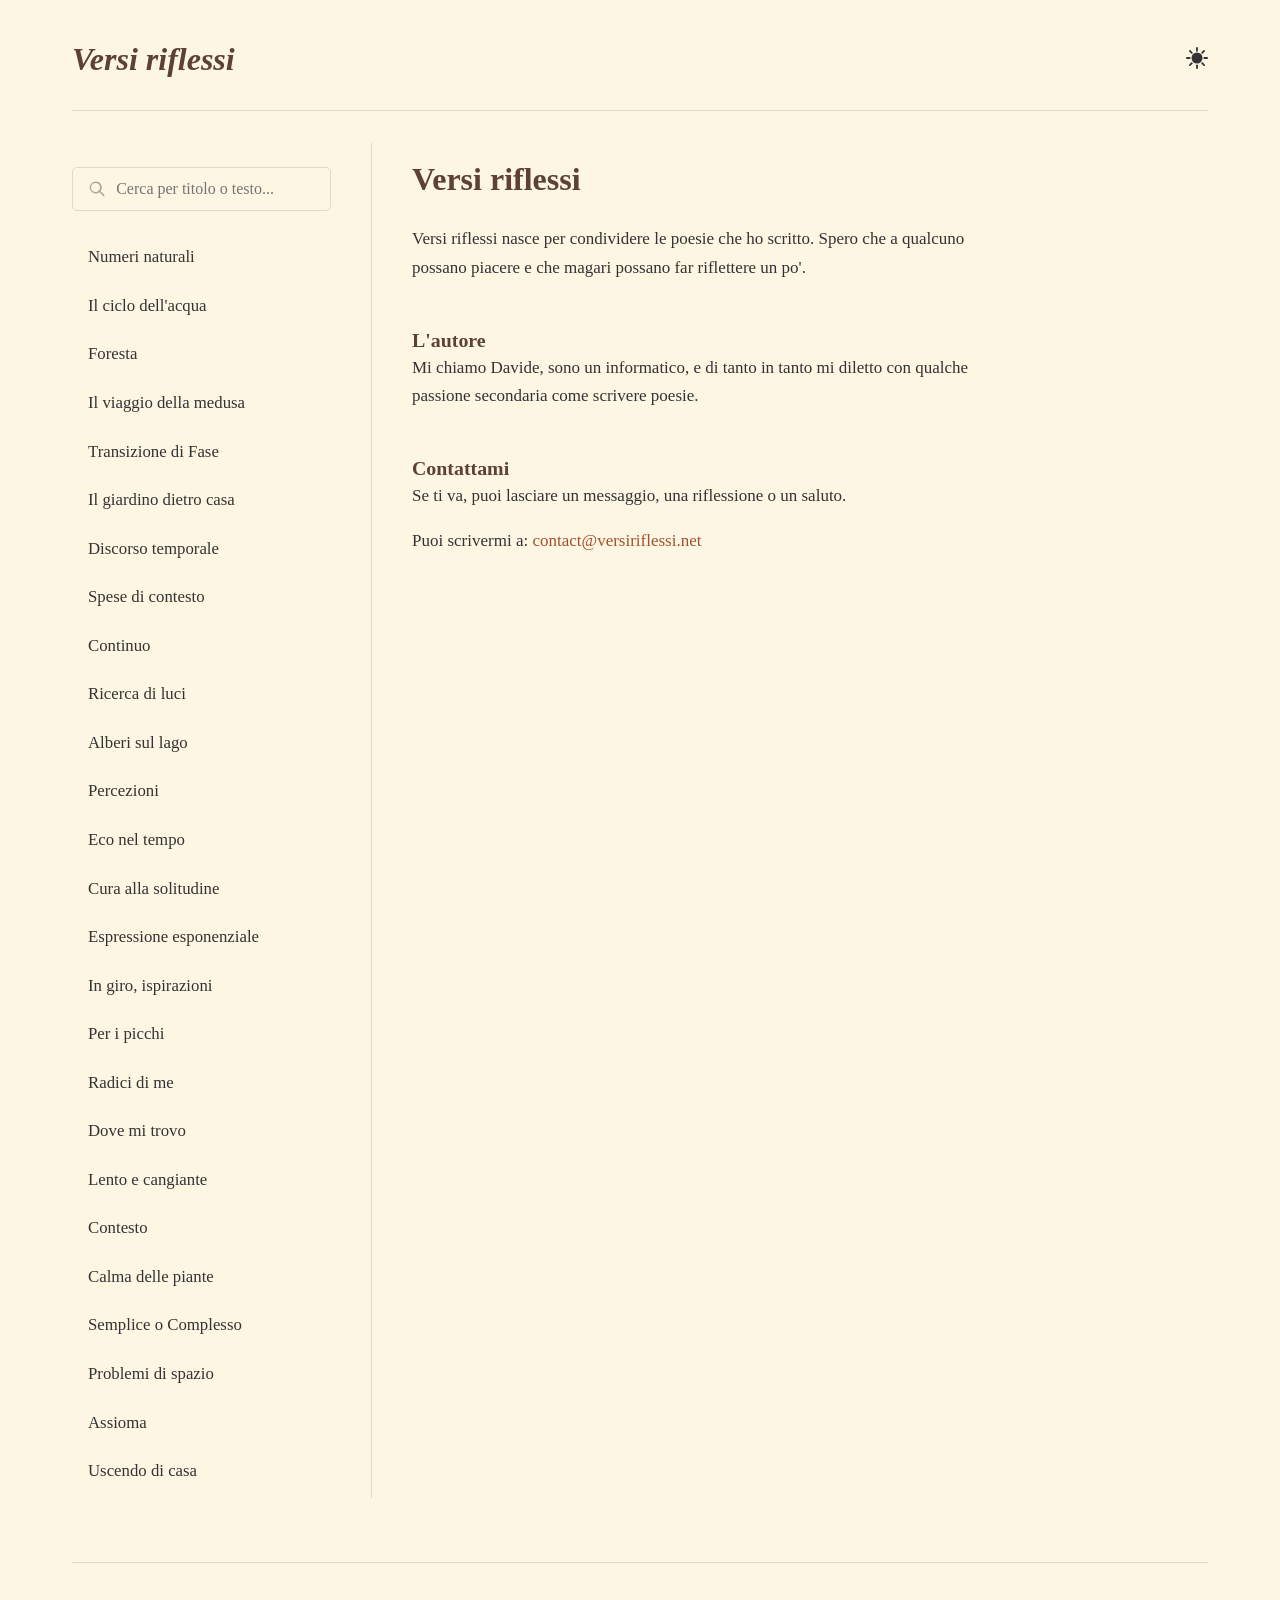
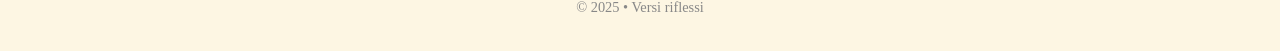
==== full.html @ cba1d842 "add Uscendo di casa" ====
<!DOCTYPE html>
<html lang="it">
<head>
    <meta charset="UTF-8">
    <meta name="viewport" content="width=device-width, initial-scale=1.0">
    <title>Versi riflessi</title>
    <meta name="description" content="poesie scritte per qualcuno in cerca di qualcosa da qualche parte">
    
    <link rel="icon" type="image/x-icon" href="[data-uri]">

    <link rel="manifest" href="manifest.json">
    <meta name="theme-color" content="#a0522d">
    <meta name="apple-mobile-web-app-capable" content="yes">
    <meta name="apple-mobile-web-app-status-bar-style" content="default">
    <link rel="apple-touch-icon" href="icon-192.png">

    <style>
        /* ======================================== */
        /* THEME & BASE STYLES                      */
        /* ======================================== */
        /* @font-face {
            font-family: 'Neuton';
            src: url('Neuton/Neuton-Regular-subset.woff2') format('woff2'),
                url('Neuton/Neuton-Regular-subset.zopfli.woff') format('woff');
            font-weight: normal;
            font-style: normal;
            font-display: swap;
        } */
        :root {
            --bg-color: #fdf6e3;
            --text-color: #333333;
            --heading-color: #5d4037;
            --accent-color: #a0522d;
            --border-color: #e0d9c6;
            --panel-bg: rgba(255, 255, 255, 0.5);
        }

        html.dark-mode {
            --bg-color: #1e1e1e;
            --text-color: #dcdcdc;
            --heading-color: #e0e0e0;
            --accent-color: #d4af37;
            --border-color: #444444;
            --panel-bg: rgba(40, 40, 40, 0.5);
        }

        * {
            box-sizing: border-box;
            margin: 0;
            padding: 0;
        }

        body {
            font-family: 'Charter', 'Georgia', serif;
            background-color: var(--bg-color);
            color: var(--text-color);
            line-height: 1.7;
            font-size: 17px;
            transition: background-color 0.3s, color 0.3s;
        }

        .container {
            max-width: 1200px;
            margin: 0 auto;
            padding: 2rem;
        }

        h1, h2, h3 {
            font-family: 'Charter', 'Times New Roman', serif;
            color: var(--heading-color);
            line-height: 1.3;
        }
        
        a {
            color: var(--accent-color);
            text-decoration: none;
            transition: color 0.2s;
        }
        a:hover {
            text-decoration: underline;
        }

        /* ======================================== */
        /* HEADER & NAVIGATION                      */
        /* ======================================== */
        .site-header {
            display: flex;
            justify-content: space-between;
            align-items: center;
            padding-bottom: 1.5rem;
            border-bottom: 1px solid var(--border-color);
            margin-bottom: 2rem;
        }

        .logo {
            font-family: 'Charter', serif;
            font-size: 2rem;
            font-weight: 700;
            font-style: italic;
            color: var(--heading-color);
        }
        .logo:hover {
            text-decoration: none;
        }
        
        .header-right {
            display: flex;
            align-items: center;
            gap: 2rem;
        }
        
        .theme-switcher {
            background: none; border: none; cursor: pointer; color: var(--text-color);
        }
        .theme-switcher svg { width: 22px; height: 22px; }
        .theme-switcher .moon-icon { display: none; }
        html.dark-mode .theme-switcher .moon-icon { display: block; }
        html.dark-mode .theme-switcher .sun-icon { display: none; }


        /* ======================================== */
        /* BOOK-STYLE LAYOUT                        */
        /* ======================================== */
        .book-layout {
            display: grid;
            grid-template-columns: 300px 1fr;
            gap: 2.5rem;
            align-items: flex-start;
        }
        
        .left-panel {
            position: sticky;
            top: 2rem;
            border-right: 1px solid var(--border-color);
            padding-right: 2.5rem;
            /* height: calc(100vh - 4rem);
            overflow-y: auto; */
        }
        
        /* Mobile toggle button */
        .mobile-toggle {
            display: none;
            width: 100%;
            padding: 1rem;
            background-color: var(--accent-color);
            color: white;
            border: none;
            border-radius: 5px;
            font-size: 1.1rem;
            font-weight: 600;
            margin-bottom: 1.5rem;
            cursor: pointer;
            transition: background-color 0.3s;
        }
        
        .mobile-toggle:hover {
            background-color: var(--heading-color);
        }
        
        html.dark-mode .mobile-toggle {
            color: #1e1e1e;
        }
        
        .mobile-toggle svg {
            width: 18px;
            height: 18px;
            margin-left: 0.5rem;
            transition: transform 0.3s;
        }
        
        .mobile-toggle.expanded svg {
            transform: rotate(180deg);
        }
        
        .search-container {
            position: relative;
        }

        .search-icon {
            position: absolute;
            left: 1rem;
            top: 50%;
            transform: translateY(-50%);
            width: 18px;
            height: 18px;
            fill: var(--text-color);
            opacity: 0.4;
        }
        .search-box {
            width: 100%;
            padding: 0.75rem 1rem 0.75rem 2.7rem;
            font-size: 1rem;
            font-family: 'Charter', serif;
            border: 1px solid var(--border-color);
            border-radius: 5px;
            background-color: var(--bg-color);
            color: var(--text-color);
            margin-bottom: 1.5rem;
            margin-top: 1.5rem;
        }
        .search-box:focus {
            outline: none;
            border-color: var(--accent-color);
        }

        #poems-toc {
            list-style: none;
        }

        #poems-toc li a {
            display: block;
            padding: 0.5rem 1rem;
            border-radius: 5px;
            margin-bottom: 0.25rem;
            font-size: 1.05rem;
            color: var(--text-color);
        }

        #poems-toc li a:hover {
            background-color: var(--panel-bg);
            text-decoration: none;
        }
        
        #poems-toc li a.active {
            background-color: var(--accent-color);
            color: white;
            font-weight: 600;
        }
        html.dark-mode #poems-toc li a.active {
            color: #1e1e1e;
        }

        .content-viewer {
            padding: 1rem 0;
        }
        
        .content-viewer > section {
            display: none;
        }
        
        .content-viewer > section.active {
            display: block;
        }

        .poem-display h2 {
            font-size: 2.5rem;
            margin-bottom: 0.5rem;
        }
        
        .poem-meta {
            font-style: italic;
            color: #888;
            margin-bottom: 2rem;
            padding-bottom: 1.5rem;
            border-bottom: 1px solid var(--border-color);
        }
        
        .poem-text {
            font-size: 1.2rem;
            line-height: 1.5;
            max-width: 65ch;
        }
        
        .poem-commentary {
            margin-top: 3rem;
            padding-top: 2rem;
            border-top: 1px solid var(--border-color);
            max-width: 65ch;
            font-style: italic;
            background-color: var(--panel-bg);
            padding: 1.5rem;
            border-radius: 5px;
        }
        .poem-commentary h3 {
            font-style: normal;
            margin-bottom: 1rem;
        }
        /* ======================================== */
        /* POEM NOTES (SECRET)                      */
        /* ======================================== */
        .poem-notes {
            display: none; /* Nascosto di default */
            margin-top: 3rem;
            padding: 1.5rem;
            background-color: var(--panel-bg);
            border-left: 4px solid var(--accent-color);
            border-radius: 0 5px 5px 0;
            font-style: italic;
            font-size: 1rem;
            color: var(--text-color);
            animation: revealNote 0.6s cubic-bezier(0.22, 1, 0.36, 1);
        }

        .poem-notes.revealed {
            display: block;
        }

        /* Animazione di comparsa */
        @keyframes revealNote {
            from { opacity: 0; transform: translateY(20px); }
            to { opacity: 1; transform: translateY(0); }
        }

        /* Impedisce la selezione del testo mentre si clicca velocemente sul titolo */
        .poem-display h2 {
            user-select: none;
            -webkit-user-select: none;
            cursor: pointer; /* Suggerisce che è interagibile, opzionale */
        }
        /* About Pages */
        .page-content {
            max-width: 70ch;
        }
        .page-content h2 {
            font-size: 2rem;
            margin-bottom: 1.5rem;
        }
        .page-content p {
            margin-bottom: 1rem;
        }
        
        .site-footer {
            text-align: center;
            margin-top: 4rem;
            padding-top: 2rem;
            font-size: 0.9rem;
            color: #888;
            border-top: 1px solid var(--border-color);
        }
        
        @media (max-width: 900px) {
            .book-layout {
                grid-template-columns: 1fr;
            }
            .left-panel {
                position: static;
                height: auto;
                border-right: none;
                border-bottom: 1px solid var(--border-color);
                padding-right: 0;
                margin-bottom: 2rem;
                padding-bottom: 2rem;
            }
            
            .mobile-toggle {
                display: flex;
                align-items: center;
                justify-content: center;
            }
            
            .panel-content {
                display: none;
            }
            
            .panel-content.expanded {
                display: block;
            }
        }
        /* ======================================== */
        /* EASTER EGG STYLES                        */
        /* ======================================== */

        .falling-element {
            transition: transform 1s cubic-bezier(0.5, 1.6, 0.4, 0.7);
            transform: translateY(var(--fall-distance)) rotate(var(--fall-rotate));
            
            pointer-events: none;
            position: relative; 
            z-index: 10; 
            
            opacity: 1 !important; 
        }

        #secret-poem-overlay {
            position: fixed;
            top: 0;
            left: 0;
            width: 100%;
            height: 100%;
            
            background-color: rgba(0, 0, 0, 0.7); 
            backdrop-filter: blur(2px);
            
            display: flex;
            justify-content: center;
            align-items: center;
            opacity: 0;
            visibility: hidden;
            transition: opacity 1s ease-in;
            z-index: 9999;
        }

        #secret-poem-overlay.visible {
            opacity: 1;
            visibility: visible;
        }

        .secret-content {
            text-align: center;
            max-width: 600px;
            padding: 3rem;
            
            background-color: var(--bg-color); 
            color: var(--text-color);
            
            border: 2px solid var(--accent-color);
            border-radius: 8px;
            box-shadow: 0 20px 50px rgba(0,0,0,0.5);
            position: relative;
        }

        .secret-content h2 {
            margin-bottom: 1.5rem;
            color: var(--accent-color);
            font-family: 'EB Garamond', serif;
        }

        .secret-content button {
            margin-top: 1.5rem;
            padding: 0.8rem 1.5rem;
            cursor: pointer;
            background: var(--accent-color);
            color: #fff;
            border: none;
            border-radius: 4px;
            font-family: 'EB Garamond', serif;
            font-size: 1.1rem;
            transition: background 0.3s;
        }

        .secret-content button:hover {
            background-color: var(--heading-color);
        }
    </style>
</head>
<body>

    <div class="container">
        <header class="site-header">
            <a href="#" class="logo" id="logo-link">Versi riflessi</a>
            <div class="header-right">
                <button id="theme-toggle" class="theme-switcher" aria-label="Toggle dark mode">
                    <svg class="sun-icon" xmlns="http://www.w3.org/2000/svg" 
                        viewBox="0 0 24 24" 
                        width="24" height="24" 
                        stroke="currentColor" fill="none" 
                        stroke-width="2" stroke-linecap="round">
                    
                        <circle cx="12" cy="12" r="5" fill="currentColor"/>

                        <line x1="12" y1="1"  x2="12" y2="4"/>
                        <line x1="12" y1="20" x2="12" y2="23"/>
                        <line x1="1"  y1="12" x2="4"  y2="12"/>
                        <line x1="20" y1="12" x2="23" y2="12"/>
                        
                        <line x1="4.22" y1="4.22" x2="6.34" y2="6.34"/>
                        <line x1="17.66" y1="17.66" x2="19.78" y2="19.78"/>
                        
                        <line x1="17.66" y1="6.34" x2="19.78" y2="4.22"/>
                        <line x1="4.22" y1="19.78" x2="6.34" y2="17.66"/>
                    </svg>
                    <svg class="moon-icon" xmlns="http://www.w3.org/2000/svg" width="24" height="24" viewBox="0 0 24 24" fill="none" stroke="currentColor" stroke-width="2" stroke-linecap="round" stroke-linejoin="round"><path d="M12 3a6 6 0 0 0 9 9 9 9 0 1 1-9-9Z"></path></svg>
                </button>
            </div>
        </header>

        <main>
            <div class="book-layout">
                <aside class="left-panel">
                    <button class="mobile-toggle" id="mobile-toggle" aria-label="Mostra/nascondi elenco poesie">
                        Elenco poesie
                        <svg xmlns="http://www.w3.org/2000/svg" viewBox="0 0 24 24" fill="currentColor">
                            <path d="M12 16l-6-6h12l-6 6z"/>
                        </svg>
                    </button>
                    <div class="panel-content" id="panel-content">
                        <div class="search-container">
                            <svg class="search-icon" xmlns="http://www.w3.org/2000/svg" viewBox="0 0 24 24" fill="currentColor" aria-hidden="true"><path d="M10 2a8 8 0 105.293 14.293l4.907 4.907a1 1 0 001.414-1.414l-4.907-4.907A8 8 0 0010 2zm0 2a6 6 0 110 12A6 6 0 0110 4z"></path></svg>
                            <input type="search" id="search-input" class="search-box" placeholder="Cerca per titolo o testo...">
                        </div>
                        <ul id="poems-toc">
                        </ul>
                    </div>
                </aside>

                <div class="content-viewer">
                    
                    <section id="poems-view" class="active">
                        <div id="poem-display-area">
                            <div class="page-content">
                                <h2>Versi riflessi</h2>
                                <p>Versi riflessi nasce per condividere le poesie che ho scritto. Spero che a qualcuno possano piacere e che magari possano far riflettere un po'.</p>
                                <br>
                                <h3>L'autore</h3>
                                <p>Mi chiamo Davide, sono un informatico, e di tanto in tanto mi diletto con qualche passione secondaria come scrivere poesie.</p>
                                <br>
                                <h3>Contattami</h3>
                                <p>Se ti va, puoi lasciare un messaggio, una riflessione o un saluto.</p>
                                <p>Puoi scrivermi a: <a href="mailto:contact@versiriflessi.net">contact@versiriflessi.net</a></p>
                            </div>
                        </div>
                    </section>
                </div>
            </div>
        </main>
        
        <footer class="site-footer">
            <p>&copy; 2025 • Versi riflessi</p>
        </footer>
    </div>
    <div id="secret-poem-overlay">
        <div class="secret-content">
            <h2>Grazie</h2>
            <div class="poem-text" style="font-style: italic; margin-bottom: 2rem;">
                <div>Hei tu, lettore</div>
                <div>che leggi versi</div>
                <div>scritti in ore e ore</div>
                <div>il riflesso è rotto</div>
                <div>grazie!</div>
            </div>
            <button id="reset-site-btn">Rifletti ancora</button>
        </div>
    </div>
    <div id="secret-poem-overlay">
        <div class="secret-content">
        </div>
    </div>
    <script>
        // ========================================
        // POEM DATA
        // ========================================
        const poems = [
            {
                id: 'numeri-naturali',
                title: 'Numeri naturali',
                date: '2024-02-29',
                lines: [
                    'Gli alberi fogliano',
                    'gli uccelli cantano',
                    'mezza età della terra',
                    'adolescenza della natura,',
                    'incontenibile dai numeri',
                    'che pure la definiscono.'
                ],
                note: 'Scritta il 29 Febbraio, pensando a quanto la matematica è il miglior strumento che abbiamo per descrivere la natura, nonostante la natura non sarà mai imbrigliabile dai numeri. I primi quattro versi si riferiscono proprio alla primavera che stà arrivando, e descrivono come la natura sia complessa, come in un uomo possono esserlo l\'adolescenza e la mezz\'età, entrambi aggettivi che descrivono per bene anche la primavera.'
            },
            {
                id: 'ciclo-dell-acqua',
                title: 'Il ciclo dell\'acqua',
                date: '2025-07-11',
                lines: [
                    'Lenta muta la nube',
                    'nell\'ondoso specchio',
                    'ciò che sarà oggi è',
                    'per se stessa passando',
                    'identici raggi di sole.',
                    '',
                    'E il due uno diventa',
                    'separa e unisce',
                    'finisce dove non sa',
                    'ai suoi simili cantando',
                    'una vecchia musica nuova'
                ],
                note: 'Scritta in riva al mare, racconta dell\'acqua e del suo percorso, focalizzandosi su una goccia. La nube, che è acuqa, si riflette nel mare, e pensa che essa è ciò che un domani sarà, chiudendo il ciclo dell\'acqua. Ma nonostante essa continua il suo ciclo, il resto del mondo non cambia, i raggi del sole sono identici, e si separano e uniscono in un arcobaleno, mentre la nuvola precipita come pioggia nel mare, diventando uno. È sempre l\'arcobaleno che finisce dove non sa, e canta la musica, cioè il rumore della pioggià che è vecchia come il mondo, eppure nuova ogni volta.'
            },
            {
                id: 'foresta',
                title: 'Foresta',
                date: '2025-08-26',
                lines: [
                    'La verde mente folta',
                    'senza trovare pace',
                    'comunicando tace',
                    'melodie cantando',
                    '',
                    'All\'uccellin in cima',
                    'fa eco la sua voce',
                    'passando per la foce',
                    'senza quiete andando',
                    '',
                    'Giunge al formicaio',
                    'la mente si riposa',
                    'vedendo la sua casa',
                    'tranquillità gustando',
                ],
                note: 'Scritta pensando al paragone tra una foresta e il cervello: gli alberi corrispondono ai neuroni, le connessioni alle foglie e alle radici. Nella prima strofa si introduce il tema della foresta e della comunicazione, cioè delle melodie della foresta, come il vento tra gli alberi, che vengono cantate "senza trovar pace", senza tranquillità. La stessa cosa succede all\'uccellino della seconda strofa, che canta e sente solo la sua voce, evocando quindi un senso di solitudine, mentre dalla cima di un albero, scende verso la foce di un fiume, senza quiete (proprio perché canta). La terza strofa invece ritrova la pace e la tranquillità di una formica che ritorna al suo formicaio e che già pregusta la calma e il riposo che la dentro può trovare. Non a caso la formica, dato che le formiche non emettono suoni, e possono quindi rimanere tranquille.'
            },
            {
                id: 'il-viaggio-della-medusa',
                title: 'Il viaggio della medusa',
                date: '2025-08-28',
                lines: [
                    'Ed ecco la medusa',
                    'che domani si sposa',
                    'ma la porta è chiusa',
                    'e muore la mimosa.',
                    '',
                    'In cerca di una scusa',
                    'in giornata afosa',
                    'riparte la medusa',
                    'triste e pensierosa.',
                    '',
                    'Tutto ciò che ha usa',
                    'per cercare qualcosa',
                    'che gli faccia da musa',
                    'nella vita noiosa'
                ],
                note: 'Scritta pensando ad un amore che non è corrisposto. La medusa si vuole sposare un domani, ma trova la porta chiusa, cioè il suo amore non è corrisposto, e muore la mimosa che ha portato dentro grazie alla felicità dell\'amore. Subita la delusione va in giro cercando di capire il perché (una scusa) non sia stata accettata, in una giornata afosa, cioè calda e soffocante. Superato l\'amore, rimane solo un vuoto, che deve essere colmato da qualcosa o qualcuno, e la medusa lo cerca senza sosta usando tutte le proprie risorse.'
            },
            {
                id: 'transizione-di-fase',
                title: 'Transizione di Fase',
                date: '2025-08-31',
                lines: [
                    '"Attenti! Sta crollando"',
                    'urla il capitano',
                    'la cenere volando',
                    'è rotta la verità.',
                    '',
                    'Caduta è la Torre',
                    'in oceano di fiamme.',
                    'Ecco prega e corre',
                    'disperato si tuffò.',
                    '',
                    'In cerca di riparo',
                    'arriva a nuova riva',
                    'ora è tutto chiaro',
                    'Ecco l\'acqua sorgiva'
                ],
                note: 'La transizione di fase è quel processo per cui una sostanza passa da uno stato della materia ad un altro. In questo contesto indica il cambio di idee, la rottura delle certezze vecchie per formare verità nuove. La poesia è un continuo parallelismo tra un castello che cade durante una battaglia e un soldato che, perso il castello e trovandosi senza certezze, infine giunge a una nuova idea, ad una nuova tranquillità data da una nuova sorgente.'
            },
            {
                id: 'il-giardino-dietro-casa',
                title: 'Il giardino dietro casa',
                date: '2025-08-31',
                lines: [
                    'In giro per il mondo',
                    'tanti piccoli posti',
                    'io vado visitando:',
                    'calmi luoghi nascosti.',
                    '',
                    'Sulla strada un segno',
                    'di un vicino ignoto',
                    'di curiosità lo degno',
                    'ecco: scatto una foto.',
                    '',
                    'E dopo una vita',
                    'con chi mi sta intorno',
                    'vado per la salita:',
                    'vecchi legami formo.'
                ],
                note: 'Scritta ripensando a tutte le cose che ci stanno vicino, ma che non degnamo mai di uno sguardo. Questo finché non decidiamo di farci una passeggiata, e scoprire tante piccole cose che attirano la nostra curiosità, stupendoci molto più di quanto possa fare tutto il resto.'
            },
            {
                id: 'discorso-temporale',
                title: 'Discorso temporale',
                date: '2025-09-07',
                lines: [
                    'Come parla il tempo',
                    'nessuno lo comprende',
                    'va avanti senza scampo:',
                    'eppure lo si vende.',
                    '',
                    'Neutre notizie porta',
                    'il ticchettio lento',
                    'che pure ci conforta',
                    'come un calmo vento.',
                    '',
                    'Nostalgia io sento',
                    'di lontano ricordo',
                    'e sentendo mi pento:',
                    'sento dolore sordo.',
                ],
                note: 'Questa poesia ha un significato più esplicito delle altre. Il tema principale è il tempo che passa e tutte le cose che porta (le parole che parla), come noi lo sprechiamo, la nostalgia e i rimpianti del passato.'
            },
            {
                id: 'spese-di-contesto',
                title: 'Spese di contesto',
                date: '2025-09-09',
                lines: [
                    'Chi pagherà il costo',
                    'della vita coerente',
                    'del mio piccolo posto',
                    'trovato finalmente.',
                    '',
                    'Oscuro è il motivo',
                    'strana è la ragione',
                    'fa principio attivo',
                    'il contesto d\'azione.',
                    '',
                    'Il perché io agisco',
                    'sento nel fragore',
                    'del girevole disco',
                    'sul perpetuo rotore',
                ],
                note: 'A volte vogliamo aderire a determinati principi, diciamo di voler e voler fare cose per aderire a quei principi, ma ci pesa, all\'atto pratico, fare quelle cose: è questo il costo della coerenza. Allo stesso modo, il contesto ci influenza a credere e fare molte cose, ed anche questo è un costo che passiamo. I motivi però si trovano solo dentro di noi, scritti su quel disco, che è il cervello, che non si ferma mai.'
            },
            {
                id: 'continuo',
                title: 'Continuo',
                date: '2025-09-09',
                lines: [
                    'In superficie arriva',
                    'un pensiero profondo',
                    'e vede sulla riva',
                    'uno strano nuovo mondo.',
                    '',
                    'Quanti pari mai visti',
                    'incontra sul cammino',
                    'vecchi, giovani, misti',
                    'ed esterni perfino.',
                    '',
                    'Ma come lui nessuno',
                    'che possa fare da re',
                    'si chinano uno ad uno',
                    'finché pace non c\'è.',
                    '',
                    'Un\'inaspettata voce',
                    'alzandosi veloce',
                    'il nuovo re uccide',
                    'tutti quanti deride.',
                    '',
                    'Finché piccolo nasce',
                    'un pensiero in fasce',
                    'dal mezzo egli proviene',
                    'un\'idea nuova sostiene.',
                    '',
                    'La pace egli riporta',
                    'lottando con ardore',
                    'il popolo conforta',
                    'che segue con furore.',
                    '',
                    'Un ultimo sguardo lancia',
                    'all\'ordine che ha posto',
                    'saziando la sua pancia',
                    'e pagando ogni costo.',
                    '',
                    '"Addio" infine dice',
                    'e torna al profondo',
                    'dove guarda felice',
                    'il continuo del mondo.'
                ],
                note: 'Lo scontro tra idee diverse è un processo grandioso e terribile, sopratutto quando riguarda quei principi profondi, radicati in noi, sui quali basiamo buona parte della conoscenza. Questo processo può attraversare varie fasi, da quella distruttiva dello scontro a quelle costruttive di messa in ordine e lotta per nuove idee. Infine il processo si conclude con nuovi pensieri che divengono la base della conoscenza, in attesa anche questi di subire lo stesso processo dei loro predecessori.'
            },
            {
                id: 'ricerca-di-luci',
                title: 'Ricerca di luci',
                date: '2025-09-16',
                lines: [
                    'Brama, ma non vuole',
                    'cerca, ma non trova',
                    'la fonte d\'ogni sole',
                    'dove nube non cova.',
                    '',
                    'Nella vita più volte',
                    'si cade in una fossa',
                    'a causa delle molte',
                    'idee in carne ed ossa.',
                    '',
                    'Molte luci io vedo',
                    'e vado in confusione',
                    'per l\'esponente io cedo',
                    'che supera il milione.'
                ],
                note: 'Quante volte ci sentiamo sopraffatti dalle idee? Ecco di cosa parla questa poesia.'
            },
            {
                id: 'alberi-sul-lago',
                title: 'Alberi sul lago',
                date: '2025-09-17',
                lines: [
                    'Ecco un Lago montano',
                    'innumerevoli alberi lo coprono',
                    'con ombrosa luce di pace.',
                    'Volano sull\'acqua sostenuti',
                    'da se stessi solo dipendono',
                    'per avere nutrimento di vita',
                    'e dare al mondo se stessi.'
                ],
                note: 'Suggestioni di un paesaggio onirico.'
            },
            {
                id: 'percezioni',
                title: 'Percezioni',
                date: '2025-09-20',
                lines: [
                    'Piccolo vecchie percezioni',
                    'per lungo tempo dimenticate',
                    'io nuovamente sento',
                    'camminando per la vita.',
                    '',
                    'E da queste vecchie cose',
                    'sempre nuove ne nascono',
                    'in inaspettati strani modi',
                    'che per un piccolo istante',
                    'mi conquistano.',
                    '',
                    'E dall\'unione nasco io',
                    'un pezzo per volta:',
                    'uno nel passato inconscio,',
                    'uno nel presente scivoloso,',
                    'uno nel futuro inafferrabile.'
                ],
                note: 'Spesso sento delle sensazioni che fanno parte del mio passato. E con il passare del tempo queste si modificano, cambiano faccia e diventano qualcosa che non avrei mai pensato potessero essere.'
            },
            {
                id: 'eco-nel-tempo',
                title: 'Eco nel tempo',
                date: '2025-09-20',
                lines: [
                    'La stasi temporale è quel momento',
                    'in cui un qualcosa io sento.',
                    'La stasi...',
                    'Io sento...',
                    '',
                    'Un cristallo temporale è qualcosa',
                    'in cui pace io cerco.',
                    'Un cristallo...',
                    'Io cerco...',
                    '',
                    'La pace temporale è quel processo',
                    'in cui sensazioni io provo.',
                    'La pace...',
                    'Io provo...',
                    '',
                    'La sensazione temporale è qualcosa',
                    'che con tutto me stesso io voglio.',
                    'La sensazione...',
                    'Io voglio...',
                    '',
                    'Il me stesso temporale io sono.',
                    'Me stesso...',
                    'Io sono.'
                ],
                note: 'Ci sentiamo spesso intrappolati in un ciclo che non ha fine. Ma ci sono dei momenti che non vorremmo che passino mai.'
            },
            {
                id: 'cura-alla-solitudine',
                title: 'Cura alla solitudine',
                date: '2025-09-23',
                lines: [
                    'Quando sei solo nella stanza',
                    'esci fuori e vai a guardare',
                    'lo specchio vivente che danza',
                    'che per le vie del mondo appare.',
                    '',
                    'Eppure per noi è molto difficile',
                    'parlare con il riflesso esterno',
                    'poiché diverso è quanto è simile:',
                    'egli è unico rifugio nell\'inverno.',
                    '',
                    'Solo negandoci troviamo il tesoro',
                    'che nel mondo ha più valore',
                    'eppure lo scambiamo per arido oro',
                    'e poi ci lamentiamo per lunghe ore.'
                ],
                note: 'Quanto è difficile confrontarsi con la realtà delle altre persone, con i loro sentimenti, con l\'amore, con l\'amicizia.'
            },
            {
                id: 'espressione-esponenziale',
                title: 'Espressione esponenziale',
                date: '2025-10-01',
                lines: [
                    'Quello che un verso può diventare',
                    'l\'occhio attento ce lo deve dire',
                    'facendo così l\'euristica dominare.',
                    '',
                    'Combinazioni infinite ci sono',
                    'che contarle ti fa invecchiare',
                    'come musica con più di un tono',
                    '',
                    'In questo quello che facciamo è vita',
                    'che a tentoni cerca di migliorare',
                    'per cupe valli facendo una gita.'
                ],
                note: 'La realtà che vediamo è un\'esplosione esponenziale di molte variabili, che solo l\'occhio umano, come la selezione naturale, possono cercare di dominare tramite l\'euristica. è da qui che nasce l\'arte.'
            },
            {
                id: 'in-giro-ispirazioni',
                title: 'In giro, ispirazioni',
                date: '2025-10-01',
                lines: [
                    'Come il suono ci ispira',
                    'vita ed esperienze possiamo fare',
                    'tutte le volte a riprovare',
                    'come a se il tempo ci tira.',
                    '',
                    'Colori liberi alla confusione vanno',
                    'tanto che molti vogliono cancellare',
                    'perché non vedono ciò che appare',
                    'e la libertà della vita non sanno.',
                    '',
                    'Colori e suoni insieme stanno',
                    'per il nostro diletto lavorare',
                    'che ci porta sempre a pensare:',
                    'tante nuove esperienze diverranno.'
                ],
                note: 'Quando siamo in giro, come quando siamo soli, alcuni suoni ed alcuni colori ci ispirano grandi emozioni. I colori possono sembrare anche confusi, ma non per alcuni a cui questi colori donano vita e, insieme ai suoni, generano nuove esperienze.'
            },
            {
                id: 'per-i-picchi',
                title: 'Per i picchi',
                date: '2025-10-01',
                lines: [
                    'Ciò che ci fa stare bene',
                    'è l\'idea di qualcosa di banale',
                    'che ci faccia spostare di un canale',
                    'la ricerca della nostra vita.',
                    '',
                    'Mi giro, mi volto',
                    'di nuovo all\'inizio mi trovo',
                    'proprio all\'uscita del mio covo',
                    'che per molto vicino mi stà.',
                    '',
                    'Mi sposto, scappo un po\'',
                    'ma dalle ombre fuga non c\'è',
                    'tanto che la testa mi gira come te',
                    'insieme scalando questa via.',
                    '',
                    'Picchi improvvisi io vedo:',
                    'gioia al pensiero di salire',
                    'ma si abbassa prima di partire',
                    'e di nuovo sono in questo piatto mar.'
                ],
                note: 'Una nuova idea ci spesso ci conquista, fino a quando non ci rendiamo conto che di fatto è una cosa normalissima, ci passa l\'entusiasmo e torniamo come prima.'
            },
            {
                id: 'radici-di-me',
                title: 'Radici di me',
                date: '2025-10-04',
                lines: [
                    'Dentro di me radici profonde',
                    'l\'originario albero ha messo',
                    'tanto che anche adesso',
                    'il ferro non rompe le onde',
                    'della vita piantata a terra.',
                    '',
                    'E mentre sempre più',
                    'da essa lontano vado',
                    'triste sono non di rado',
                    'per il verde che non vè più:',
                    'solo esso vita può dare.'
                ],
                note: 'Sempre più stiamo andando verso un mondo fatto di metallo e silicio. Ogni tanto è bene tornare alla natura, alle foglie, alle radici.'
            },
            {
                id: 'dove-mi-trovo',
                title: 'Dove mi trovo',
                date: '2025-10-06',
                lines: [
                    'Scherzare piace al passaggio',
                    'delle comete, e del saggio,',
                    'del niente, del poco, del tutto',
                    'pieno di nascita e di lutto.',
                    '',
                    'A volte, corto',
                    'finché non morto',
                    'è il gaio sentire',
                    'del gioco a non finire.',
                    '',
                    'A quel punto decisamente lungo diventa',
                    'e più va avanti e più la noia ritenta:',
                    'il controllo vuole e mai se ne vuole andare',
                    'a casa della pace non mi vuole portare.',
                    '',
                    'Infine sveglio mi ritrovo',
                    'senza buco nero, senza vuoto covo',
                    'e nulla mi rimane da fare',
                    'se non il tempo imparare ad apprezzare.'
                ],
                note: 'A volte il tempo ci sembra lungo, a volte ci sembra corto. Tutto dipende da noi, da come lo trascorriamo. A volte siamo nel vuoto, a volte vicino ad un buco nero, ma poi quello che conta è imparare ad apprezzarlo.'
            },
            {
                id: 'lento-e-cangiante',
                title: 'Lento e cangiante',
                date: '2025-10-20',
                lines: [
                    'Lento e cangiante',
                    'ma noi nessun pixel',
                    'vediamo mutante.',
                    '',
                    'Di volta in volta', 
                    'traslato è stato',
                    'distanza non molta.',
                    '',
                    'Ma la somma',
                    'grande diventa',
                    'tanto che in overflow',
                    'manda la gomma.'
                ],
                note: 'I cambiamenti sono lenti e continui. Noi spesso non ce ne rendiamo conto. Ma ad un certo punto, vengono accumulati così tanti cambiamenti che è impossibile tornare indietro. Questa è anche una delle teorie più accreditate per quanto riguarda l\'invecchiamento: si accumulano progressivamente tanti errori nel DNA.'
            },
            {
                id: 'contesto',
                title: 'Contesto',
                date: '2025-10-21',
                lines: [
                    'La macchia si sposta',
                    'si muove, si scosta',
                    'preparo nel prato',
                    'un bello stufato',
                    'di carne squisita',
                    'profuma di vita',
                    'decide le cose',
                    'diventan famose',
                    'per buona ricetta',
                    'mi taglio una fetta',
                    'pensando le frasi',
                    'a lungo rimasi',
                    'la macchia guardando',
                    'grande diventando',
                    'rimasi me stesso',
                    'trovando un nesso',
                    'mangiando la carne',
                    'sapendo che farne',
                    'mi alzo, inseguo',
                    'la vita proseguo',
                    'nel mondo io dormo',
                    'che sogni che formo',
                    'onirico regno',
                    'che fatto di legno',
                    'increspa le onde',
                    'le rompe, le fonde',
                    'mi sveglio cresciuto',
                    'l\'ho sempre saputo',
                    'chiara è quest\'ora',
                    'che mondo ristora',
                    'indicazione dando',
                    'lo guardo studiando.'
                ],
                note: 'Per capire a fondo qualcosa, è importante analizzarne il contesto. Ciò che a prima impressione sembra qualcosa, riguardandola ci sembra altro. Il contesto è l\'informazione stessa, o buona parte di essa, che come una macchia la segue.'
            },
            {
                id: 'calma-delle-piante',
                title: 'Calma delle piante',
                date: '2025-10-25',
                lines: [
                    'La danza di lance',
                    'delizia le pance',
                    'dell\'occhio e del cuore.',
                    '',
                    'Da solo per ore',
                    'sto col mio avo',
                    'una buca io scavo.',
                    '',
                    'Pianto un virgulto',
                    'che ricorda un sussulto',
                    'che insegna chi sono.',
                    '',
                    'Rosso è il dono',
                    'della lunga vita',
                    'in moto, infinita.'
                ],
                note: 'Le piante, come i nostri avi, ci possono insegnare tantissimo, se solo vorremmo ascoltarli.'
            },
            {
                id: 'semplice-o-complesso',
                title: 'Semplice o Complesso',
                date: '2025-11-11',
                lines: [
                    'In questa realtà',
                    'mi sento schiacciato',
                    'dalla complessità',
                    'dell\'universo infinito.',
                    'Conoscendo l\'errore:',
                    'converge il semplice',
                    'in realtà indeterminate'
                ],
                note: 'Ci sono due realtà infinitamente semplici, che sono la realtà fisica vera e propria, dove non esiste astrazione e tutto e uguale solo a se stesso, e la realtà di Dio, che è infinitamente semplice perché racchiude tutto in se stesso: Amore. Ma noi viviamo nella terra di mezzo, in questa infinita complessità.'
            },
            {
                id: 'problemi-di-spazio',
                title: 'Problemi di spazio',
                date: '2025-11-20',
                lines: [
                    'Col tempo la memoria',
                    'io devo deallocare',
                    'per fare un po\' baldoria.',
                    '',
                    'Non voglio dimenticare',
                    'i bei momenti di vita',
                    'ma spazio io Devo fare.',
                    '',
                    'Nell\'overflow partita',
                    'ci perde ogni persona',
                    'fin quando tutta è finita.'
                ],
                note: 'Ogni tanto abbiamo bisogno di nuovo spazio nella nostra vita, per poter iniziare nuove cose, nuovi percorsi. Non possiamo semplicemente continuare ad accumulare, per il semplice fatto che noi siamo in grado di gestire solo un numero costante di cose contemporaneamente'
            },
            {
                id: 'assioma',
                title: 'Assioma',
                date: '2025-11-21',
                lines: [
                    'Ho trovato un assioma',
                    'in un angolo era posto',
                    'a guardia di una persona.',
                    '',
                    'Egli è principio di ogni',
                    'buona cosa che avviene',
                    'all\'inizio dei miei sogni.',
                    '',
                    'Ma svegliandomi io penso',
                    'a che serve un assioma?',
                    'Questo non ha senso.',
                    '',
                    'Camminando per la via',
                    'di nuovo l\'assioma vedo',
                    'ma lo caccio via via.',
                    '',
                    'Un nuovo assioma ho trovato',
                    'che più di tutto mi attrae',
                    'ora ho notato il vecchio stonato.'
                ],
                note: 'Tutti noi in fondo ci basiamo su qualche regola morale interiore che è alla base delle decisioni che prendiamo. In questo, le regole prese in esame in questa poesia sono due: dare per scontato che gli altri siano buoni ed amare gli altri a prescindere da ciò. Se la prima, ad un primo esame, può sembrare quella corretta, nella poesia mi rendo conto che in realtà la seconda è superiore.'
            },
            {
                id: 'uscendo-di-casa',
                title: 'Uscendo di casa',
                date: '2025-12-13',
                lines: [
                    'Uscendo di casa per la fretta',
                    'una porta sbatto forte',
                    'danno: è rotto il vetro',
                    'userò la porta sul retro.',
                    '',
                    'Al ritorno vedo schegge:',
                    'mi illuminano di Infiniti',
                    'riflessi soli e indefiniti',
                    'di un concetto, di un gregge.',
                    '',
                    'Con pazienza riunisco',
                    'infiniti pezzi di luce',
                    'finchè il pensiero finisco',
                    'per disegnare come posso.',
                    '',
                    'Fuori ne viene cangiante',
                    'un armadio a due ante',
                    'dove me stesso ripongo',
                    'per un riflesso futuro di me.',
                ],
                note: 'Per creare dei posti in cui riporre le nostre idee, dobbiamo prima uscire dalla nostra confort zone, e poi ricostruire tutte le idee in modo che trasmettano la vera essenza di ciò che vogliamo dire, guardandole da molti punti diversi. Questa poesia è una metafora per questa cosa.'
            }
        ];
        document.addEventListener('DOMContentLoaded', () => {

            // ========================================
            // THEME SWITCHER LOGIC
            // ========================================
            const themeToggle = document.getElementById('theme-toggle');
            const htmlEl = document.documentElement;

            const applyTheme = (theme) => {
                htmlEl.classList.toggle('dark-mode', theme === 'dark');
            };

            const savedTheme = localStorage.getItem('theme') || (window.matchMedia('(prefers-color-scheme: dark)').matches ? 'dark' : 'light');
            applyTheme(savedTheme);

            themeToggle.addEventListener('click', () => {
                const isDarkMode = htmlEl.classList.contains('dark-mode');
                const newTheme = isDarkMode ? 'light' : 'dark';
                applyTheme(newTheme);
                localStorage.setItem('theme', newTheme);
            });


            // ========================================
            // MAIN APPLICATION LOGIC
            // ========================================
            const contentSections = document.querySelectorAll('.content-viewer > section');
            const poemsToc = document.getElementById('poems-toc');
            const poemDisplayArea = document.getElementById('poem-display-area');
            const searchInput = document.getElementById('search-input');
            const logoLink = document.getElementById('logo-link');
            const mobileToggle = document.getElementById('mobile-toggle');
            const panelContent = document.getElementById('panel-content');

            const welcomeMessageHTML = poemDisplayArea.innerHTML;
            
            // --- 1. Populate Table of Contents ---
            poems.sort((a, b) => new Date(a.date) - new Date(b.date));
            poemsToc.innerHTML = poems.map(poem => `
                <li><a href="#${poem.id}" data-poem-id="${poem.id}">${poem.title}</a></li>
            `).join('');
            
            const tocLinks = poemsToc.querySelectorAll('a');

            // --- 2. Core Functions ---
            const displayPoem = (poemId) => {
                const poem = poems.find(p => p.id === poemId);
                if (!poem) return;

                // Creiamo l'HTML delle note solo se la nota esiste
                const noteHTML = poem.note 
                    ? `<div class="poem-notes">
                            <strong>Nota dell'autore:</strong><br>
                            ${poem.note}
                        </div>` 
                    : '';

                const poemHTML = `
                    <article class="poem-display">
                        <h2 id="active-poem-title">${poem.title}</h2>
                        <p class="poem-meta">${new Date(poem.date).toLocaleDateString('it-IT', { year: 'numeric', month: 'long', day: 'numeric' })}</p>
                        <div class="poem-text">
                            ${poem.lines.map(line => `<div>${line || '&nbsp;'}</div>`).join('')}
                        </div>
                        ${noteHTML}
                    </article>
                `;
                poemDisplayArea.innerHTML = poemHTML;
                
                // --- LOGICA DEI 5 CLICK ---
                const titleElement = document.getElementById('active-poem-title');
                const notesElement = poemDisplayArea.querySelector('.poem-notes');
                let clickCount = 0;

                // Se ci sono note e il titolo esiste, aggiungiamo il listener
                if (titleElement && notesElement) {
                    titleElement.addEventListener('click', () => {
                        clickCount++;
                        
                        // Se arriviamo a 5 click
                        if (clickCount === 5) {
                            notesElement.classList.add('revealed');
                            // Opzionale: scrolla leggermente verso le note per far vedere che sono apparse
                            notesElement.scrollIntoView({ behavior: 'smooth', block: 'nearest' });
                            clickCount = 0; // Reset del contatore
                        }
                    });
                }
                
                tocLinks.forEach(link => link.classList.toggle('active', link.dataset.poemId === poemId));
            };

            const switchView = (viewId) => {
                contentSections.forEach(section => section.classList.toggle('active', section.id === viewId));
            };

            const resetToHomeView = () => {
                switchView('poems-view');
                poemDisplayArea.innerHTML = welcomeMessageHTML;
                tocLinks.forEach(link => {
                    link.classList.remove('active');
                    link.parentElement.style.display = '';
                });
                searchInput.value = '';
                history.pushState("", document.title, window.location.pathname + window.location.search);
            };

            const toggleMobilePanel = () => {
                const isExpanded = panelContent.classList.contains('expanded');
                panelContent.classList.toggle('expanded');
                mobileToggle.classList.toggle('expanded');
                
                mobileToggle.setAttribute('aria-expanded', !isExpanded);
            };

            const closeMobilePanelIfOpen = () => {
                if (window.innerWidth <= 900 && panelContent.classList.contains('expanded')) {
                    panelContent.classList.remove('expanded');
                    mobileToggle.classList.remove('expanded');
                    mobileToggle.setAttribute('aria-expanded', 'false');
                }
            };
            
            // --- 3. Event Listeners ---
            logoLink.addEventListener('click', (e) => {
                e.preventDefault();
                resetToHomeView();
                closeMobilePanelIfOpen();
            });

            mobileToggle.addEventListener('click', toggleMobilePanel);

            poemsToc.addEventListener('click', (e) => {
                if (e.target.tagName === 'A' && e.target.dataset.poemId) {
                    e.preventDefault();
                    switchView('poems-view');
                    displayPoem(e.target.dataset.poemId);
                    window.location.hash = e.target.hash;
                    closeMobilePanelIfOpen();
                }
            });

            window.addEventListener('resize', () => {
                if (window.innerWidth > 900) {
                    panelContent.classList.remove('expanded');
                    mobileToggle.classList.remove('expanded');
                    mobileToggle.setAttribute('aria-expanded', 'false');
                }
            });

            // ========================================
            // EASTER EGG LOGIC
            // ========================================
            
            searchInput.addEventListener('input', (e) => {
                const searchTerm = e.target.value.toLowerCase();
                
                if (searchTerm.trim() === 'lettere') {
                    triggerEasterEgg();
                    return; 
                }

                poems.forEach(poem => {
                    const title = poem.title.toLowerCase();
                    const content = poem.lines.join(' ').toLowerCase();
                    const isMatch = title.includes(searchTerm) || content.includes(searchTerm);
                    
                    const linkElement = poemsToc.querySelector(`[data-poem-id="${poem.id}"]`);
                    if (linkElement) {
                        linkElement.parentElement.style.display = isMatch ? '' : 'none';
                    }
                });
            });

            const triggerEasterEgg = () => {
                const targets = [
                    document.querySelector('.site-header'),
                    document.querySelector('.left-panel'),
                    ...document.querySelectorAll('.content-viewer > section'), 
                    document.querySelector('.site-footer')
                ];

                const windowHeight = window.innerHeight;

                targets.forEach(el => {
                    if(el && getComputedStyle(el).display !== 'none') {
                        const rect = el.getBoundingClientRect();
                        
                        let distanceToBottom = windowHeight - rect.bottom;
                        
                        const pileRandomness = Math.random() * 80; 
                        const finalDrop = Math.max(0, distanceToBottom - pileRandomness);
                        
                        const randomDeg = (Math.random() * 20) - 10;

                        el.style.setProperty('--fall-distance', `${finalDrop}px`);
                        el.style.setProperty('--fall-rotate', `${randomDeg}deg`);
                        
                        el.classList.add('falling-element');
                    }
                });

                setTimeout(() => {
                    document.getElementById('secret-poem-overlay').classList.add('visible');
                }, 1500);
            };

            // RESET FUNCTION
            const resetBtn = document.getElementById('reset-site-btn');
            if (resetBtn) {
                resetBtn.addEventListener('click', () => {
                    document.getElementById('secret-poem-overlay').classList.remove('visible');
                    const targets = document.querySelectorAll('.falling-element');
                    targets.forEach(el => {
                        el.classList.remove('falling-element');
                        el.style.removeProperty('--fall-distance');
                        el.style.removeProperty('--fall-rotate');
                        el.style.transform = ''; 
                    });
                    searchInput.value = '';
                    searchInput.focus();
                    const allLinks = poemsToc.querySelectorAll('li');
                    allLinks.forEach(li => li.style.display = '');
                });
            }

            // --- 4. Handle Initial Page Load ---
            const currentHash = window.location.hash.substring(1);
            const poemLink = Array.from(tocLinks).find(link => link.hash === `#${currentHash}`);

            if (poemLink) {
                switchView('poems-view');
                displayPoem(poemLink.dataset.poemId);
            } else {
                switchView('poems-view');
            }
        });

    </script>
    <script>
        if ("serviceWorker" in navigator) {
        navigator.serviceWorker.register("service-worker.js")
            .then(() => console.log("Service Worker registered"))
            .catch(err => console.error("SW registration failed:", err));
        }
    </script>
</body>
</html>
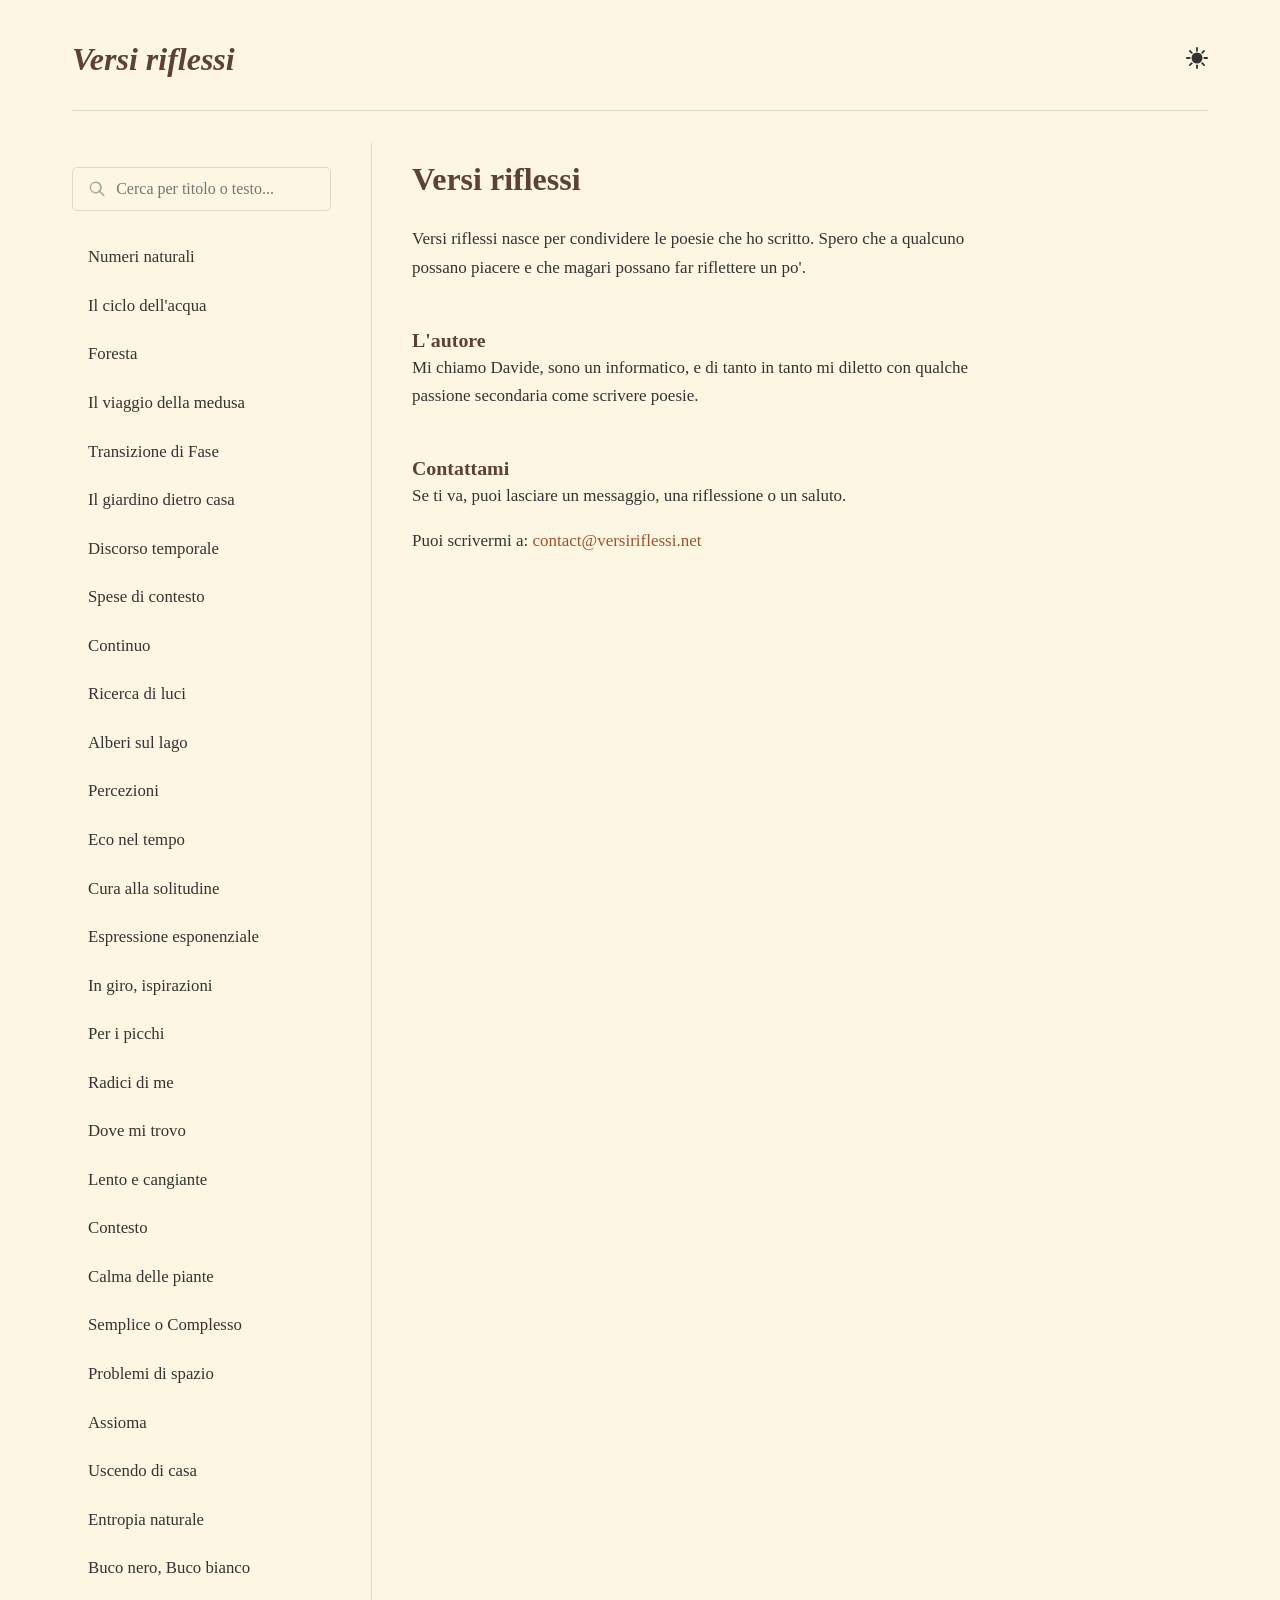
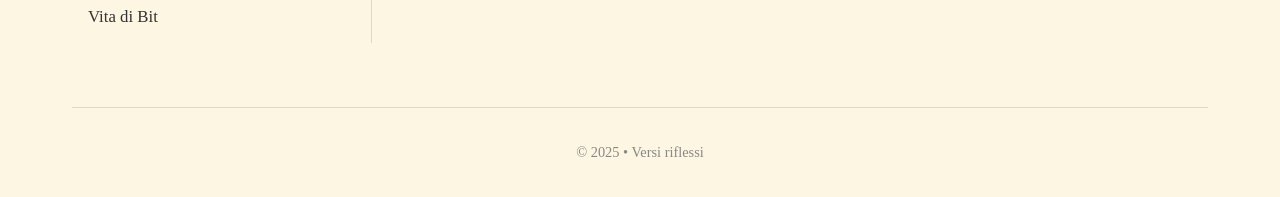
==== commit 4cdecd56: "add vita di bit and others" ====
--- a/full.html
+++ b/full.html
@@ -1140,6 +1140,173 @@
                     'per un riflesso futuro di me.',
                 ],
                 note: 'Per creare dei posti in cui riporre le nostre idee, dobbiamo prima uscire dalla nostra confort zone, e poi ricostruire tutte le idee in modo che trasmettano la vera essenza di ciò che vogliamo dire, guardandole da molti punti diversi. Questa poesia è una metafora per questa cosa.'
+            },
+            {
+                id: 'entropia-naturale',
+                title: 'Entropia naturale',
+                date: '2026-02-20',
+                lines: [
+                  'Vento soffia nell\'erba del mio cuore',
+                  'cresce, s\'ingrossa, diventa calore.',
+                  'Disordine sparso che ordine lede',
+                  'si gira si perde eppure egli vede',
+                  'entropico lago.'
+                ],
+                note: 'La natura è capace di crare e distruggere l\'ordine delle cose, sia fuori che dentro di noi.'
+            },
+            {
+                id: 'buco-nero-buco-bianco',
+                title: 'Buco nero, Buco bianco',
+                date: '2026-04-23',
+                lines: [
+                  'Apro gli occhi al mattino',
+                  'e mi sveglio buco nero',
+                  'Vorrei, vorrei, ma non riesco a smettere.',
+                  'Li richiudo alla sera',
+                  'e sono più sazio che mai',
+                  'di stelle ripieno',
+                  'di salute un po\' meno.',
+                  '',
+                  'Un giorno apro gli occhi',
+                  'ma nessuno intorno a me.',
+                  'Resto affamato, piango perché',
+                  'nuova informazione oggi non c\'è,',
+                  'nella grande via che attraversa la città.',
+                  '',
+                  'Poi mi ritrovo buco bianco',
+                  'eccomi sono qui che aspetto',
+                  'la lenta armonia delle cose',
+                  'che ho costruito dentro.'
+
+                ],
+                note: 'Sempre più spesso siamo in preda ad una bulimia di contenuti, di informazioni. Ma questo non ci può fare bene.'
+            },
+            {
+                id: 'vita-di-bit',
+                title: 'Vita di Bit',
+                date: '2026-04-23',
+                lines: [
+                  'Alba di nuovo mondo ora inizia',
+                  'quando plache acque si calmano',
+                  'si mostra il fiore senza malizia',
+                  'le stelle al grande capo saltano.',
+                  '',
+                  'Si sveglia il formicaio rumoroso',
+                  'mille suoni sentendo ricominciare',
+                  'ecco che inizia il primo viavai brioso',
+                  'necessario al nostro sostentare.',
+                  '',
+                  'Per strada nessuno, poi uno, poi mille',
+                  'ingarbugli si creano e rompono',
+                  'destinazione bramano pupille',
+                  'finchè alti valori non leggono.',
+                  '',
+                  'Da qualche parte in questo contesto',
+                  'ruotano veloci elettroni',
+                  'finché nasce un piccolo Bit di testo',
+                  'tra corde di fulmini e tuoni.',
+                  '',
+                  'Una grande magia avviene nell\'istante',
+                  'che l\'universo viene dimezzato',
+                  'nessuno sa quanto Bit è importante',
+                  'fin quando quanto quantizzato è stato.',
+                  '',
+                  'Un eterno risultato ha portato',
+                  'una sola decisione, una misura',
+                  'che non può essere più cambiato',
+                  'se non forse solo dall\'usura.',
+                  '',
+                  'Viaggia veloce per lunghi giorni',
+                  'in segnali ripone la sua esistenza',
+                  'in attesa che vecchio ordine torni',
+                  'distrutto da lui con la sua presenza.',
+                  '',
+                  'Tanti mondi viaggia ai più sconosciuti',
+                  'nuove cifre incontra andando per via',
+                  'dei fili egli cerca che siano astuti:',
+                  'gente che buona e intelligente sia.',
+                  '',
+                  'Scintille generando, per strada egli va',
+                  'reami guardando finché magia non ha',
+                  'amici cercando perché solo non sta',
+                  'bei libri leggendo finch\'egli non sa',
+                  '',
+                  'Finalmente un giorno a lungo atteso',
+                  'Per il piccolo Bit infine arriva',
+                  'di lasciare questo suo grande peso',
+                  'di tirare la barca sulla riva',
+                  '',
+                  'Una bella cifra gemella lui trova',
+                  'ed ecco è formata una catena.',
+                  'Nel suo cuore entropia non cova',
+                  'il Creatore ringrazia ad ogni cena.',
+                  '',
+                  'Nella sequenza principale lui entra',
+                  'finalmente normalità lui sente',
+                  'nella danza Bit si concentra',
+                  'finché le stagioni passano lente.',
+                  '',
+                  'Qui Bit il suo recinto costruisce',
+                  'che insieme agli amici di una vita',
+                  'la terra cura, con le piante guarisce',
+                  'mentre poesie di mondo lontano cita.',
+                  '',
+                  'Un giorno, un mese, un anno passa',
+                  'cresce la vita, che il tempo aumenta.',
+                  'Poco si lamenta di qualche tassa',
+                  'che paga sul guadagno della menta.',
+                  '',
+                  'Sembra che questo mondo non finisce',
+                  'mai pensando ad un futuro diverso.',
+                  'è difficile trovare qualcosa che unisce',
+                  'che sposti da lì quel Bit di verso.',
+                  '',
+                  'Un giorno infine arriva un qualcosa',
+                  'per tutti difficile da ignorare',
+                  'tant\'è vero che Bit sfidarlo non osa',
+                  'gira, ruota, sta li ad osservare.',
+                  '',
+                  'Come un cuoco che cibi miscela',
+                  'come in un gioco che scambia carte',
+                  'come un pittore che cambia la tela',
+                  'tutto finisce come opera d\'arte.',
+                  '',
+                  'Così Bit ecco ritrova se stesso',
+                  'per strade buie si perde girando',
+                  'ecco non sa più cosa fare adesso',
+                  'una soluzione egli cerca cantando.',
+                  '',
+                  'Tutto fa tutto gira tutto guarda',
+                  'si Volta trema e infine rivolta',
+                  'crepuscolo buio nell\'ora tarda',
+                  'la vera bianca serenità è tolta.',
+                  '',
+                  'L\'universo ora è più grande',
+                  'torna all\'inizio, alla generazione',
+                  'che guarda alta come le Ande',
+                  'nondeterministica creazione.',
+                  '',
+                  'Una vera bilancia di riflesso',
+                  'che è sempre in ondoso moto',
+                  'nel suo grande piano complesso',
+                  'tanto difficile farle una foto',
+                  '',
+                  'L\'indomani tutto riparte dal cielo',
+                  'dalla supernova che scintilla',
+                  'da chi ammira un po\' su un telo',
+                  'e chi ignora. la vita arzilla.',
+                  '',
+                  'Fatto non si sa: nessuno ne parla',
+                  'nell\'eternità un soffio è passato',
+                  'qualcuno è stato ad usarla',
+                  'finché tutto è dimenticato.',
+                  '',
+                  'Piccola luce piano scompare',
+                  'rimane solo un buco nero',
+                  'che tutto nuovo è pronto a creare',
+                  'solo ciò che è vero.'
+                ],
+                note: 'Grande storia di un Bit, che viene prima generato, fa la sua vita e poi scompare.'
             }
         ];
         document.addEventListener('DOMContentLoaded', () => {
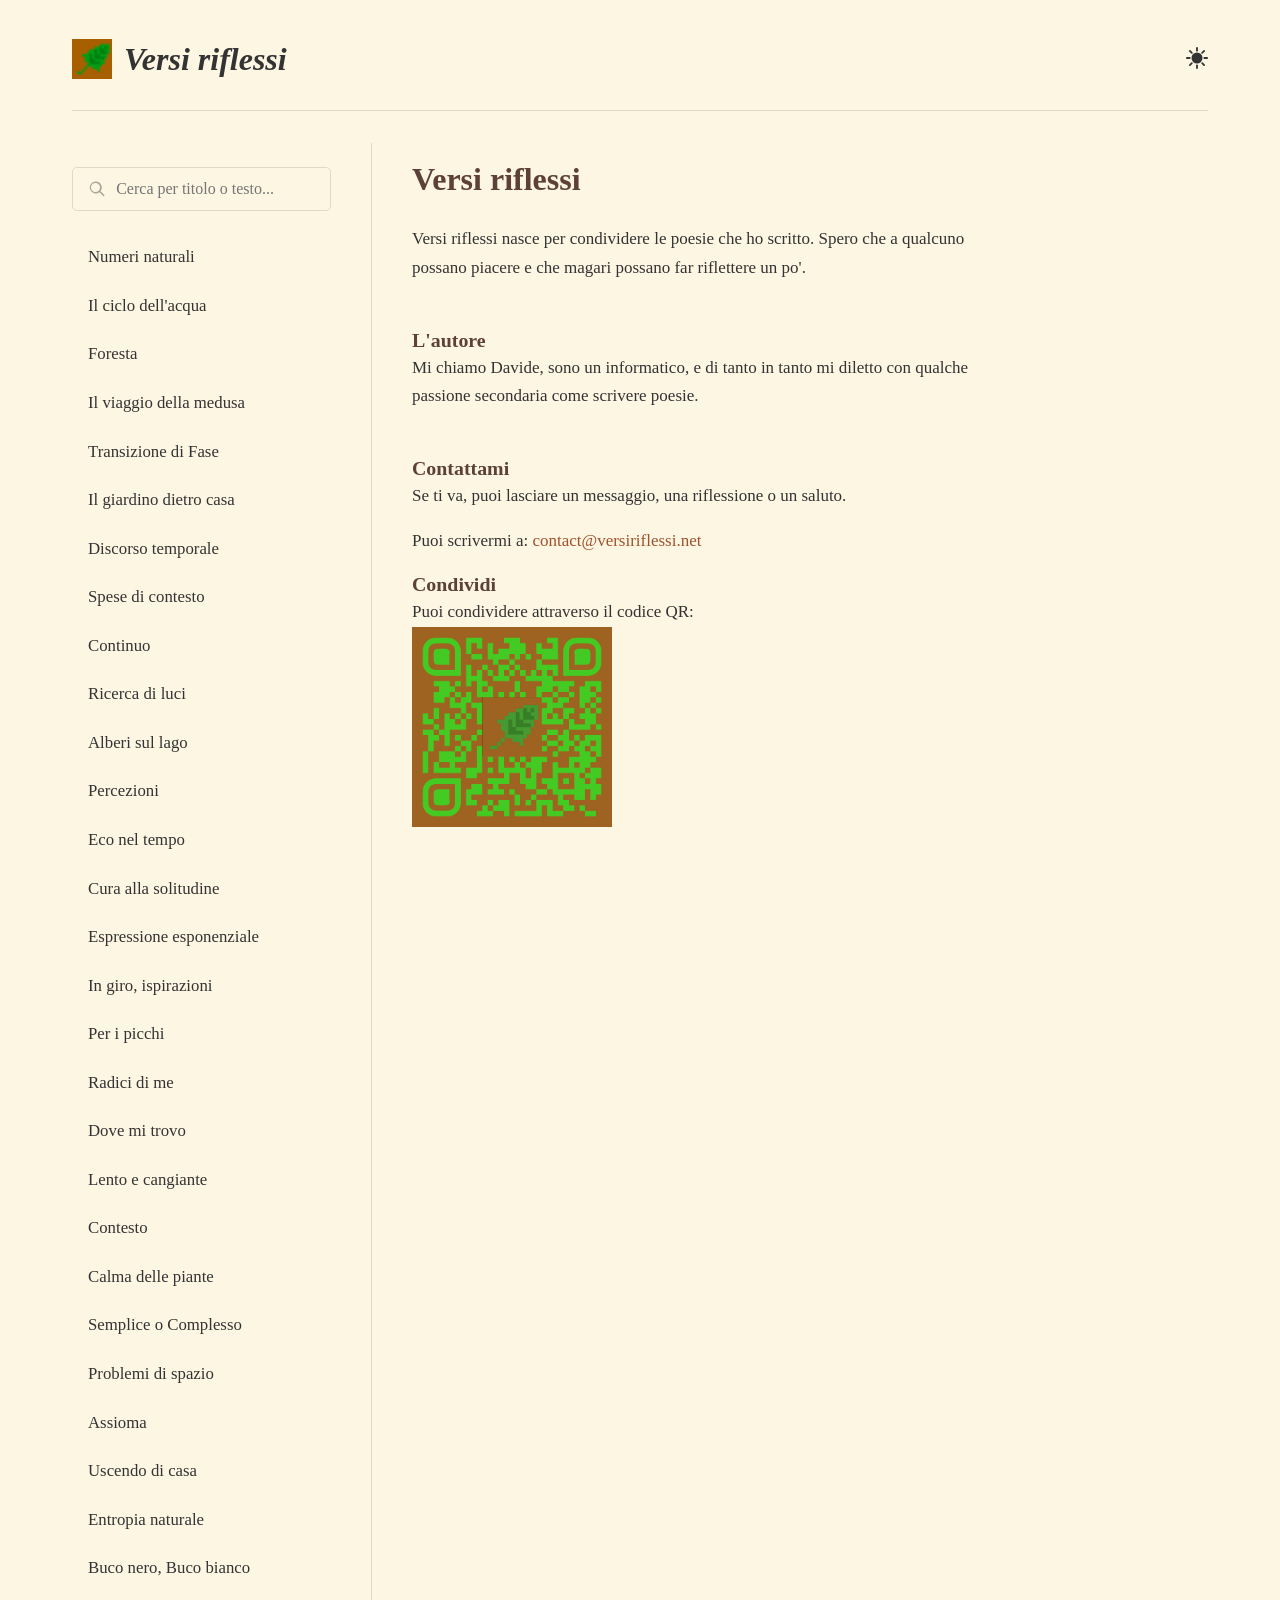
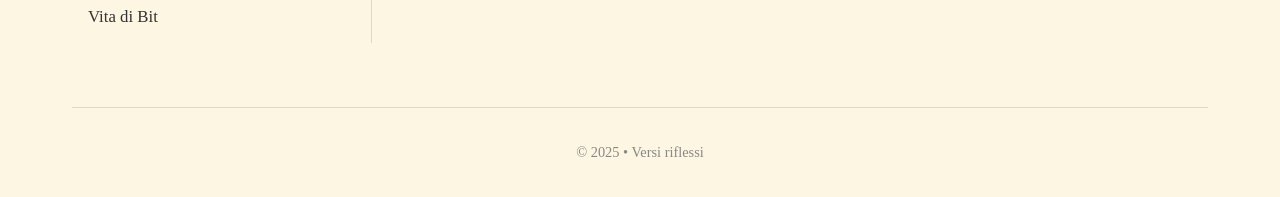
==== commit d9a84ce9: "updates to logo and qr-code" ====
--- a/full.html
+++ b/full.html
@@ -1,24 +1,31 @@
-<!DOCTYPE html>
+<!doctype html>
 <html lang="it">
-<head>
-    <meta charset="UTF-8">
-    <meta name="viewport" content="width=device-width, initial-scale=1.0">
-    <title>Versi riflessi</title>
-    <meta name="description" content="poesie scritte per qualcuno in cerca di qualcosa da qualche parte">
-    
-    <link rel="icon" type="image/x-icon" href="[data-uri]">
-
-    <link rel="manifest" href="manifest.json">
-    <meta name="theme-color" content="#a0522d">
-    <meta name="apple-mobile-web-app-capable" content="yes">
-    <meta name="apple-mobile-web-app-status-bar-style" content="default">
-    <link rel="apple-touch-icon" href="icon-192.png">
-
-    <style>
-        /* ======================================== */
-        /* THEME & BASE STYLES                      */
-        /* ======================================== */
-        /* @font-face {
+    <head>
+        <meta charset="UTF-8" />
+        <meta name="viewport" content="width=device-width, initial-scale=1.0" />
+        <title>Versi riflessi</title>
+        <meta
+            name="description"
+            content="poesie scritte per qualcuno in cerca di qualcosa da qualche parte"
+        />
+
+        <link
+            rel="icon"
+            type="image/x-icon"
+            href="[data-uri]"
+        />
+
+        <link rel="manifest" href="manifest.json" />
+        <meta name="theme-color" content="#a0522d" />
+        <meta name="apple-mobile-web-app-capable" content="yes" />
+        <meta name="apple-mobile-web-app-status-bar-style" content="default" />
+        <link rel="apple-touch-icon" href="icon-192.png" />
+
+        <style>
+            /* ======================================== */
+            /* THEME & BASE STYLES                      */
+            /* ======================================== */
+            /* @font-face {
             font-family: 'Neuton';
             src: url('Neuton/Neuton-Regular-subset.woff2') format('woff2'),
                 url('Neuton/Neuton-Regular-subset.zopfli.woff') format('woff');
@@ -26,1534 +33,1775 @@
             font-style: normal;
             font-display: swap;
         } */
-        :root {
-            --bg-color: #fdf6e3;
-            --text-color: #333333;
-            --heading-color: #5d4037;
-            --accent-color: #a0522d;
-            --border-color: #e0d9c6;
-            --panel-bg: rgba(255, 255, 255, 0.5);
-        }
-
-        html.dark-mode {
-            --bg-color: #1e1e1e;
-            --text-color: #dcdcdc;
-            --heading-color: #e0e0e0;
-            --accent-color: #d4af37;
-            --border-color: #444444;
-            --panel-bg: rgba(40, 40, 40, 0.5);
-        }
-
-        * {
-            box-sizing: border-box;
-            margin: 0;
-            padding: 0;
-        }
-
-        body {
-            font-family: 'Charter', 'Georgia', serif;
-            background-color: var(--bg-color);
-            color: var(--text-color);
-            line-height: 1.7;
-            font-size: 17px;
-            transition: background-color 0.3s, color 0.3s;
-        }
-
-        .container {
-            max-width: 1200px;
-            margin: 0 auto;
-            padding: 2rem;
-        }
-
-        h1, h2, h3 {
-            font-family: 'Charter', 'Times New Roman', serif;
-            color: var(--heading-color);
-            line-height: 1.3;
-        }
-        
-        a {
-            color: var(--accent-color);
-            text-decoration: none;
-            transition: color 0.2s;
-        }
-        a:hover {
-            text-decoration: underline;
-        }
-
-        /* ======================================== */
-        /* HEADER & NAVIGATION                      */
-        /* ======================================== */
-        .site-header {
-            display: flex;
-            justify-content: space-between;
-            align-items: center;
-            padding-bottom: 1.5rem;
-            border-bottom: 1px solid var(--border-color);
-            margin-bottom: 2rem;
-        }
-
-        .logo {
-            font-family: 'Charter', serif;
-            font-size: 2rem;
-            font-weight: 700;
-            font-style: italic;
-            color: var(--heading-color);
-        }
-        .logo:hover {
-            text-decoration: none;
-        }
-        
-        .header-right {
-            display: flex;
-            align-items: center;
-            gap: 2rem;
-        }
-        
-        .theme-switcher {
-            background: none; border: none; cursor: pointer; color: var(--text-color);
-        }
-        .theme-switcher svg { width: 22px; height: 22px; }
-        .theme-switcher .moon-icon { display: none; }
-        html.dark-mode .theme-switcher .moon-icon { display: block; }
-        html.dark-mode .theme-switcher .sun-icon { display: none; }
-
-
-        /* ======================================== */
-        /* BOOK-STYLE LAYOUT                        */
-        /* ======================================== */
-        .book-layout {
-            display: grid;
-            grid-template-columns: 300px 1fr;
-            gap: 2.5rem;
-            align-items: flex-start;
-        }
-        
-        .left-panel {
-            position: sticky;
-            top: 2rem;
-            border-right: 1px solid var(--border-color);
-            padding-right: 2.5rem;
-            /* height: calc(100vh - 4rem);
-            overflow-y: auto; */
-        }
-        
-        /* Mobile toggle button */
-        .mobile-toggle {
-            display: none;
-            width: 100%;
-            padding: 1rem;
-            background-color: var(--accent-color);
-            color: white;
-            border: none;
-            border-radius: 5px;
-            font-size: 1.1rem;
-            font-weight: 600;
-            margin-bottom: 1.5rem;
-            cursor: pointer;
-            transition: background-color 0.3s;
-        }
-        
-        .mobile-toggle:hover {
-            background-color: var(--heading-color);
-        }
-        
-        html.dark-mode .mobile-toggle {
-            color: #1e1e1e;
-        }
-        
-        .mobile-toggle svg {
-            width: 18px;
-            height: 18px;
-            margin-left: 0.5rem;
-            transition: transform 0.3s;
-        }
-        
-        .mobile-toggle.expanded svg {
-            transform: rotate(180deg);
-        }
-        
-        .search-container {
-            position: relative;
-        }
-
-        .search-icon {
-            position: absolute;
-            left: 1rem;
-            top: 50%;
-            transform: translateY(-50%);
-            width: 18px;
-            height: 18px;
-            fill: var(--text-color);
-            opacity: 0.4;
-        }
-        .search-box {
-            width: 100%;
-            padding: 0.75rem 1rem 0.75rem 2.7rem;
-            font-size: 1rem;
-            font-family: 'Charter', serif;
-            border: 1px solid var(--border-color);
-            border-radius: 5px;
-            background-color: var(--bg-color);
-            color: var(--text-color);
-            margin-bottom: 1.5rem;
-            margin-top: 1.5rem;
-        }
-        .search-box:focus {
-            outline: none;
-            border-color: var(--accent-color);
-        }
-
-        #poems-toc {
-            list-style: none;
-        }
-
-        #poems-toc li a {
-            display: block;
-            padding: 0.5rem 1rem;
-            border-radius: 5px;
-            margin-bottom: 0.25rem;
-            font-size: 1.05rem;
-            color: var(--text-color);
-        }
-
-        #poems-toc li a:hover {
-            background-color: var(--panel-bg);
-            text-decoration: none;
-        }
-        
-        #poems-toc li a.active {
-            background-color: var(--accent-color);
-            color: white;
-            font-weight: 600;
-        }
-        html.dark-mode #poems-toc li a.active {
-            color: #1e1e1e;
-        }
-
-        .content-viewer {
-            padding: 1rem 0;
-        }
-        
-        .content-viewer > section {
-            display: none;
-        }
-        
-        .content-viewer > section.active {
-            display: block;
-        }
-
-        .poem-display h2 {
-            font-size: 2.5rem;
-            margin-bottom: 0.5rem;
-        }
-        
-        .poem-meta {
-            font-style: italic;
-            color: #888;
-            margin-bottom: 2rem;
-            padding-bottom: 1.5rem;
-            border-bottom: 1px solid var(--border-color);
-        }
-        
-        .poem-text {
-            font-size: 1.2rem;
-            line-height: 1.5;
-            max-width: 65ch;
-        }
-        
-        .poem-commentary {
-            margin-top: 3rem;
-            padding-top: 2rem;
-            border-top: 1px solid var(--border-color);
-            max-width: 65ch;
-            font-style: italic;
-            background-color: var(--panel-bg);
-            padding: 1.5rem;
-            border-radius: 5px;
-        }
-        .poem-commentary h3 {
-            font-style: normal;
-            margin-bottom: 1rem;
-        }
-        /* ======================================== */
-        /* POEM NOTES (SECRET)                      */
-        /* ======================================== */
-        .poem-notes {
-            display: none; /* Nascosto di default */
-            margin-top: 3rem;
-            padding: 1.5rem;
-            background-color: var(--panel-bg);
-            border-left: 4px solid var(--accent-color);
-            border-radius: 0 5px 5px 0;
-            font-style: italic;
-            font-size: 1rem;
-            color: var(--text-color);
-            animation: revealNote 0.6s cubic-bezier(0.22, 1, 0.36, 1);
-        }
-
-        .poem-notes.revealed {
-            display: block;
-        }
-
-        /* Animazione di comparsa */
-        @keyframes revealNote {
-            from { opacity: 0; transform: translateY(20px); }
-            to { opacity: 1; transform: translateY(0); }
-        }
-
-        /* Impedisce la selezione del testo mentre si clicca velocemente sul titolo */
-        .poem-display h2 {
-            user-select: none;
-            -webkit-user-select: none;
-            cursor: pointer; /* Suggerisce che è interagibile, opzionale */
-        }
-        /* About Pages */
-        .page-content {
-            max-width: 70ch;
-        }
-        .page-content h2 {
-            font-size: 2rem;
-            margin-bottom: 1.5rem;
-        }
-        .page-content p {
-            margin-bottom: 1rem;
-        }
-        
-        .site-footer {
-            text-align: center;
-            margin-top: 4rem;
-            padding-top: 2rem;
-            font-size: 0.9rem;
-            color: #888;
-            border-top: 1px solid var(--border-color);
-        }
-        
-        @media (max-width: 900px) {
-            .book-layout {
-                grid-template-columns: 1fr;
-            }
-            .left-panel {
-                position: static;
-                height: auto;
-                border-right: none;
+            :root {
+                --bg-color: #fdf6e3;
+                --text-color: #333333;
+                --heading-color: #5d4037;
+                --accent-color: #a0522d;
+                --border-color: #e0d9c6;
+                --panel-bg: rgba(255, 255, 255, 0.5);
+            }
+
+            html.dark-mode {
+                --bg-color: #1e1e1e;
+                --text-color: #dcdcdc;
+                --heading-color: #e0e0e0;
+                --accent-color: #d4af37;
+                --border-color: #444444;
+                --panel-bg: rgba(40, 40, 40, 0.5);
+            }
+
+            * {
+                box-sizing: border-box;
+                margin: 0;
+                padding: 0;
+            }
+
+            body {
+                font-family: "Charter", "Georgia", serif;
+                background-color: var(--bg-color);
+                color: var(--text-color);
+                line-height: 1.7;
+                font-size: 17px;
+                transition:
+                    background-color 0.3s,
+                    color 0.3s;
+            }
+
+            .container {
+                max-width: 1200px;
+                margin: 0 auto;
+                padding: 2rem;
+            }
+
+            h1,
+            h2,
+            h3 {
+                font-family: "Charter", "Times New Roman", serif;
+                color: var(--heading-color);
+                line-height: 1.3;
+            }
+
+            a {
+                color: var(--accent-color);
+                text-decoration: none;
+                transition: color 0.2s;
+            }
+            a:hover {
+                text-decoration: underline;
+            }
+
+            /* ======================================== */
+            /* HEADER & NAVIGATION                      */
+            /* ======================================== */
+            .site-header {
+                display: flex;
+                justify-content: space-between;
+                align-items: center;
+                padding-bottom: 1.5rem;
                 border-bottom: 1px solid var(--border-color);
-                padding-right: 0;
                 margin-bottom: 2rem;
-                padding-bottom: 2rem;
-            }
-            
-            .mobile-toggle {
+            }
+
+            .logo {
+                font-family: "Charter", serif;
+                font-size: 2rem;
+                font-weight: 700;
+                font-style: italic;
+                color: var(--heading-color);
+            }
+            .logo:hover {
+                text-decoration: none;
+            }
+
+            .header-right {
                 display: flex;
                 align-items: center;
+                gap: 2rem;
+            }
+
+            .theme-switcher {
+                background: none;
+                border: none;
+                cursor: pointer;
+                color: var(--text-color);
+            }
+            .theme-switcher svg {
+                width: 22px;
+                height: 22px;
+            }
+            .theme-switcher .moon-icon {
+                display: none;
+            }
+            html.dark-mode .theme-switcher .moon-icon {
+                display: block;
+            }
+            html.dark-mode .theme-switcher .sun-icon {
+                display: none;
+            }
+
+            /* ======================================== */
+            /* BOOK-STYLE LAYOUT                        */
+            /* ======================================== */
+            .book-layout {
+                display: grid;
+                grid-template-columns: 300px 1fr;
+                gap: 2.5rem;
+                align-items: flex-start;
+            }
+
+            .left-panel {
+                position: sticky;
+                top: 2rem;
+                border-right: 1px solid var(--border-color);
+                padding-right: 2.5rem;
+                /* height: calc(100vh - 4rem);
+            overflow-y: auto; */
+            }
+
+            /* Mobile toggle button */
+            .mobile-toggle {
+                display: none;
+                width: 100%;
+                padding: 1rem;
+                background-color: var(--accent-color);
+                color: white;
+                border: none;
+                border-radius: 5px;
+                font-size: 1.1rem;
+                font-weight: 600;
+                margin-bottom: 1.5rem;
+                cursor: pointer;
+                transition: background-color 0.3s;
+            }
+
+            .mobile-toggle:hover {
+                background-color: var(--heading-color);
+            }
+
+            html.dark-mode .mobile-toggle {
+                color: #1e1e1e;
+            }
+
+            .mobile-toggle svg {
+                width: 18px;
+                height: 18px;
+                margin-left: 0.5rem;
+                transition: transform 0.3s;
+            }
+
+            .mobile-toggle.expanded svg {
+                transform: rotate(180deg);
+            }
+
+            .search-container {
+                position: relative;
+            }
+
+            .search-icon {
+                position: absolute;
+                left: 1rem;
+                top: 50%;
+                transform: translateY(-50%);
+                width: 18px;
+                height: 18px;
+                fill: var(--text-color);
+                opacity: 0.4;
+            }
+            .search-box {
+                width: 100%;
+                padding: 0.75rem 1rem 0.75rem 2.7rem;
+                font-size: 1rem;
+                font-family: "Charter", serif;
+                border: 1px solid var(--border-color);
+                border-radius: 5px;
+                background-color: var(--bg-color);
+                color: var(--text-color);
+                margin-bottom: 1.5rem;
+                margin-top: 1.5rem;
+            }
+            .search-box:focus {
+                outline: none;
+                border-color: var(--accent-color);
+            }
+
+            #poems-toc {
+                list-style: none;
+            }
+
+            #poems-toc li a {
+                display: block;
+                padding: 0.5rem 1rem;
+                border-radius: 5px;
+                margin-bottom: 0.25rem;
+                font-size: 1.05rem;
+                color: var(--text-color);
+            }
+
+            #poems-toc li a:hover {
+                background-color: var(--panel-bg);
+                text-decoration: none;
+            }
+
+            #poems-toc li a.active {
+                background-color: var(--accent-color);
+                color: white;
+                font-weight: 600;
+            }
+            html.dark-mode #poems-toc li a.active {
+                color: #1e1e1e;
+            }
+
+            .content-viewer {
+                padding: 1rem 0;
+            }
+
+            .content-viewer > section {
+                display: none;
+            }
+
+            .content-viewer > section.active {
+                display: block;
+            }
+
+            .poem-display h2 {
+                font-size: 2.5rem;
+                margin-bottom: 0.5rem;
+            }
+
+            .poem-meta {
+                font-style: italic;
+                color: #888;
+                margin-bottom: 2rem;
+                padding-bottom: 1.5rem;
+                border-bottom: 1px solid var(--border-color);
+            }
+
+            .poem-text {
+                font-size: 1.2rem;
+                line-height: 1.5;
+                max-width: 65ch;
+            }
+
+            .poem-commentary {
+                margin-top: 3rem;
+                padding-top: 2rem;
+                border-top: 1px solid var(--border-color);
+                max-width: 65ch;
+                font-style: italic;
+                background-color: var(--panel-bg);
+                padding: 1.5rem;
+                border-radius: 5px;
+            }
+            .poem-commentary h3 {
+                font-style: normal;
+                margin-bottom: 1rem;
+            }
+            /* ======================================== */
+            /* POEM NOTES (SECRET)                      */
+            /* ======================================== */
+            .poem-notes {
+                display: none; /* Nascosto di default */
+                margin-top: 3rem;
+                padding: 1.5rem;
+                background-color: var(--panel-bg);
+                border-left: 4px solid var(--accent-color);
+                border-radius: 0 5px 5px 0;
+                font-style: italic;
+                font-size: 1rem;
+                color: var(--text-color);
+                animation: revealNote 0.6s cubic-bezier(0.22, 1, 0.36, 1);
+            }
+
+            .poem-notes.revealed {
+                display: block;
+            }
+
+            /* Animazione di comparsa */
+            @keyframes revealNote {
+                from {
+                    opacity: 0;
+                    transform: translateY(20px);
+                }
+                to {
+                    opacity: 1;
+                    transform: translateY(0);
+                }
+            }
+
+            /* Impedisce la selezione del testo mentre si clicca velocemente sul titolo */
+            .poem-display h2 {
+                user-select: none;
+                -webkit-user-select: none;
+                cursor: pointer; /* Suggerisce che è interagibile, opzionale */
+            }
+            /* About Pages */
+            .page-content {
+                max-width: 70ch;
+            }
+            .page-content h2 {
+                font-size: 2rem;
+                margin-bottom: 1.5rem;
+            }
+            .page-content p {
+                margin-bottom: 1rem;
+            }
+
+            .site-footer {
+                text-align: center;
+                margin-top: 4rem;
+                padding-top: 2rem;
+                font-size: 0.9rem;
+                color: #888;
+                border-top: 1px solid var(--border-color);
+            }
+
+            @media (max-width: 900px) {
+                .book-layout {
+                    grid-template-columns: 1fr;
+                }
+                .left-panel {
+                    position: static;
+                    height: auto;
+                    border-right: none;
+                    border-bottom: 1px solid var(--border-color);
+                    padding-right: 0;
+                    margin-bottom: 2rem;
+                    padding-bottom: 2rem;
+                }
+
+                .mobile-toggle {
+                    display: flex;
+                    align-items: center;
+                    justify-content: center;
+                }
+
+                .panel-content {
+                    display: none;
+                }
+
+                .panel-content.expanded {
+                    display: block;
+                }
+            }
+            /* ======================================== */
+            /* EASTER EGG STYLES                        */
+            /* ======================================== */
+
+            .falling-element {
+                transition: transform 1s cubic-bezier(0.5, 1.6, 0.4, 0.7);
+                transform: translateY(var(--fall-distance))
+                    rotate(var(--fall-rotate));
+
+                pointer-events: none;
+                position: relative;
+                z-index: 10;
+
+                opacity: 1 !important;
+            }
+
+            #secret-poem-overlay {
+                position: fixed;
+                top: 0;
+                left: 0;
+                width: 100%;
+                height: 100%;
+
+                background-color: rgba(0, 0, 0, 0.7);
+                backdrop-filter: blur(2px);
+
+                display: flex;
                 justify-content: center;
-            }
-            
-            .panel-content {
-                display: none;
-            }
-            
-            .panel-content.expanded {
-                display: block;
-            }
-        }
-        /* ======================================== */
-        /* EASTER EGG STYLES                        */
-        /* ======================================== */
-
-        .falling-element {
-            transition: transform 1s cubic-bezier(0.5, 1.6, 0.4, 0.7);
-            transform: translateY(var(--fall-distance)) rotate(var(--fall-rotate));
-            
-            pointer-events: none;
-            position: relative; 
-            z-index: 10; 
-            
-            opacity: 1 !important; 
-        }
-
-        #secret-poem-overlay {
-            position: fixed;
-            top: 0;
-            left: 0;
-            width: 100%;
-            height: 100%;
-            
-            background-color: rgba(0, 0, 0, 0.7); 
-            backdrop-filter: blur(2px);
-            
-            display: flex;
-            justify-content: center;
-            align-items: center;
-            opacity: 0;
-            visibility: hidden;
-            transition: opacity 1s ease-in;
-            z-index: 9999;
-        }
-
-        #secret-poem-overlay.visible {
-            opacity: 1;
-            visibility: visible;
-        }
-
-        .secret-content {
-            text-align: center;
-            max-width: 600px;
-            padding: 3rem;
-            
-            background-color: var(--bg-color); 
-            color: var(--text-color);
-            
-            border: 2px solid var(--accent-color);
-            border-radius: 8px;
-            box-shadow: 0 20px 50px rgba(0,0,0,0.5);
-            position: relative;
-        }
-
-        .secret-content h2 {
-            margin-bottom: 1.5rem;
-            color: var(--accent-color);
-            font-family: 'EB Garamond', serif;
-        }
-
-        .secret-content button {
-            margin-top: 1.5rem;
-            padding: 0.8rem 1.5rem;
-            cursor: pointer;
-            background: var(--accent-color);
-            color: #fff;
-            border: none;
-            border-radius: 4px;
-            font-family: 'EB Garamond', serif;
-            font-size: 1.1rem;
-            transition: background 0.3s;
-        }
-
-        .secret-content button:hover {
-            background-color: var(--heading-color);
-        }
-    </style>
-</head>
-<body>
-
-    <div class="container">
-        <header class="site-header">
-            <a href="#" class="logo" id="logo-link">Versi riflessi</a>
-            <div class="header-right">
-                <button id="theme-toggle" class="theme-switcher" aria-label="Toggle dark mode">
-                    <svg class="sun-icon" xmlns="http://www.w3.org/2000/svg" 
-                        viewBox="0 0 24 24" 
-                        width="24" height="24" 
-                        stroke="currentColor" fill="none" 
-                        stroke-width="2" stroke-linecap="round">
-                    
-                        <circle cx="12" cy="12" r="5" fill="currentColor"/>
-
-                        <line x1="12" y1="1"  x2="12" y2="4"/>
-                        <line x1="12" y1="20" x2="12" y2="23"/>
-                        <line x1="1"  y1="12" x2="4"  y2="12"/>
-                        <line x1="20" y1="12" x2="23" y2="12"/>
-                        
-                        <line x1="4.22" y1="4.22" x2="6.34" y2="6.34"/>
-                        <line x1="17.66" y1="17.66" x2="19.78" y2="19.78"/>
-                        
-                        <line x1="17.66" y1="6.34" x2="19.78" y2="4.22"/>
-                        <line x1="4.22" y1="19.78" x2="6.34" y2="17.66"/>
-                    </svg>
-                    <svg class="moon-icon" xmlns="http://www.w3.org/2000/svg" width="24" height="24" viewBox="0 0 24 24" fill="none" stroke="currentColor" stroke-width="2" stroke-linecap="round" stroke-linejoin="round"><path d="M12 3a6 6 0 0 0 9 9 9 9 0 1 1-9-9Z"></path></svg>
-                </button>
-            </div>
-        </header>
-
-        <main>
-            <div class="book-layout">
-                <aside class="left-panel">
-                    <button class="mobile-toggle" id="mobile-toggle" aria-label="Mostra/nascondi elenco poesie">
-                        Elenco poesie
-                        <svg xmlns="http://www.w3.org/2000/svg" viewBox="0 0 24 24" fill="currentColor">
-                            <path d="M12 16l-6-6h12l-6 6z"/>
+                align-items: center;
+                opacity: 0;
+                visibility: hidden;
+                transition: opacity 1s ease-in;
+                z-index: 9999;
+            }
+
+            #secret-poem-overlay.visible {
+                opacity: 1;
+                visibility: visible;
+            }
+
+            .secret-content {
+                text-align: center;
+                max-width: 600px;
+                padding: 3rem;
+
+                background-color: var(--bg-color);
+                color: var(--text-color);
+
+                border: 2px solid var(--accent-color);
+                border-radius: 8px;
+                box-shadow: 0 20px 50px rgba(0, 0, 0, 0.5);
+                position: relative;
+            }
+
+            .secret-content h2 {
+                margin-bottom: 1.5rem;
+                color: var(--accent-color);
+                font-family: "EB Garamond", serif;
+            }
+
+            .secret-content button {
+                margin-top: 1.5rem;
+                padding: 0.8rem 1.5rem;
+                cursor: pointer;
+                background: var(--accent-color);
+                color: #fff;
+                border: none;
+                border-radius: 4px;
+                font-family: "EB Garamond", serif;
+                font-size: 1.1rem;
+                transition: background 0.3s;
+            }
+
+            .secret-content button:hover {
+                background-color: var(--heading-color);
+            }
+            .logo {
+                display: flex; /* Enables flexbox */
+                align-items: center; /* Vertically centers image and text */
+                gap: 12px; /* Adds space between the image and text */
+                text-decoration: none; /* Removes underline from the link */
+                font-weight: bold;
+                color: #333; /* Adjust to your brand color */
+            }
+
+            .logo-img {
+                height: 40px; /* Set the size of your logo */
+                width: auto; /* Maintains aspect ratio */
+            }
+            .qr-img {
+                height: 200px;
+                width: auto;
+                cursor: zoom-in;
+                transition: transform 0.2s;
+            }
+
+            .qr-img:hover {
+                transform: scale(1.02);
+            }
+
+            /* Modal animation state */
+            #qr-modal.show img {
+                transform: scale(1);
+            }
+            .modal-overlay {
+                position: fixed;
+                top: 0;
+                left: 0;
+                width: 100%;
+                height: 100%;
+                z-index: 10000;
+                display: flex;
+                justify-content: center;
+                align-items: center;
+                background: rgba(0, 0, 0, 0.6);
+
+                /* This is the secret for speed: */
+                backdrop-filter: blur(0px);
+                opacity: 0;
+                visibility: hidden;
+                transition: all 0.2s ease-out; /* Fast duration for snappiness */
+                cursor: zoom-out;
+            }
+
+            .modal-overlay img {
+                max-height: 80%;
+                max-width: 90%;
+                border-radius: 10px;
+                transform: scale(0.8);
+                transition: transform 0.2s cubic-bezier(0.2, 0, 0.2, 1);
+            }
+
+            /* Active State */
+            .modal-overlay.active {
+                opacity: 1;
+                visibility: visible;
+                backdrop-filter: blur(8px);
+            }
+
+            .modal-overlay.active img {
+                transform: scale(1);
+            }
+        </style>
+    </head>
+    <body>
+        <div class="container">
+            <header class="site-header">
+                <a href="#" class="logo" id="logo-link">
+                    <img
+                        src="[data-uri]"
+                        alt="Versi riflessi logo"
+                        class="logo-img"
+                    />
+                    Versi riflessi
+                </a>
+                <div class="header-right">
+                    <button
+                        id="theme-toggle"
+                        class="theme-switcher"
+                        aria-label="Toggle dark mode"
+                    >
+                        <svg
+                            class="sun-icon"
+                            xmlns="http://www.w3.org/2000/svg"
+                            viewBox="0 0 24 24"
+                            width="24"
+                            height="24"
+                            stroke="currentColor"
+                            fill="none"
+                            stroke-width="2"
+                            stroke-linecap="round"
+                        >
+                            <circle cx="12" cy="12" r="5" fill="currentColor" />
+
+                            <line x1="12" y1="1" x2="12" y2="4" />
+                            <line x1="12" y1="20" x2="12" y2="23" />
+                            <line x1="1" y1="12" x2="4" y2="12" />
+                            <line x1="20" y1="12" x2="23" y2="12" />
+
+                            <line x1="4.22" y1="4.22" x2="6.34" y2="6.34" />
+                            <line x1="17.66" y1="17.66" x2="19.78" y2="19.78" />
+
+                            <line x1="17.66" y1="6.34" x2="19.78" y2="4.22" />
+                            <line x1="4.22" y1="19.78" x2="6.34" y2="17.66" />
+                        </svg>
+                        <svg
+                            class="moon-icon"
+                            xmlns="http://www.w3.org/2000/svg"
+                            width="24"
+                            height="24"
+                            viewBox="0 0 24 24"
+                            fill="none"
+                            stroke="currentColor"
+                            stroke-width="2"
+                            stroke-linecap="round"
+                            stroke-linejoin="round"
+                        >
+                            <path d="M12 3a6 6 0 0 0 9 9 9 9 0 1 1-9-9Z"></path>
                         </svg>
                     </button>
-                    <div class="panel-content" id="panel-content">
-                        <div class="search-container">
-                            <svg class="search-icon" xmlns="http://www.w3.org/2000/svg" viewBox="0 0 24 24" fill="currentColor" aria-hidden="true"><path d="M10 2a8 8 0 105.293 14.293l4.907 4.907a1 1 0 001.414-1.414l-4.907-4.907A8 8 0 0010 2zm0 2a6 6 0 110 12A6 6 0 0110 4z"></path></svg>
-                            <input type="search" id="search-input" class="search-box" placeholder="Cerca per titolo o testo...">
+                </div>
+            </header>
+
+            <main>
+                <div class="book-layout">
+                    <aside class="left-panel">
+                        <button
+                            class="mobile-toggle"
+                            id="mobile-toggle"
+                            aria-label="Mostra/nascondi elenco poesie"
+                        >
+                            Elenco poesie
+                            <svg
+                                xmlns="http://www.w3.org/2000/svg"
+                                viewBox="0 0 24 24"
+                                fill="currentColor"
+                            >
+                                <path d="M12 16l-6-6h12l-6 6z" />
+                            </svg>
+                        </button>
+                        <div class="panel-content" id="panel-content">
+                            <div class="search-container">
+                                <svg
+                                    class="search-icon"
+                                    xmlns="http://www.w3.org/2000/svg"
+                                    viewBox="0 0 24 24"
+                                    fill="currentColor"
+                                    aria-hidden="true"
+                                >
+                                    <path
+                                        d="M10 2a8 8 0 105.293 14.293l4.907 4.907a1 1 0 001.414-1.414l-4.907-4.907A8 8 0 0010 2zm0 2a6 6 0 110 12A6 6 0 0110 4z"
+                                    ></path>
+                                </svg>
+                                <input
+                                    type="search"
+                                    id="search-input"
+                                    class="search-box"
+                                    placeholder="Cerca per titolo o testo..."
+                                />
+                            </div>
+                            <ul id="poems-toc"></ul>
                         </div>
-                        <ul id="poems-toc">
-                        </ul>
+                    </aside>
+
+                    <div class="content-viewer">
+                        <section id="poems-view" class="active">
+                            <div id="poem-display-area">
+                                <div class="page-content">
+                                    <h2>Versi riflessi</h2>
+                                    <p>
+                                        Versi riflessi nasce per condividere le
+                                        poesie che ho scritto. Spero che a
+                                        qualcuno possano piacere e che magari
+                                        possano far riflettere un po'.
+                                    </p>
+                                    <br />
+                                    <h3>L'autore</h3>
+                                    <p>
+                                        Mi chiamo Davide, sono un informatico, e
+                                        di tanto in tanto mi diletto con qualche
+                                        passione secondaria come scrivere
+                                        poesie.
+                                    </p>
+                                    <br />
+                                    <h3>Contattami</h3>
+                                    <p>
+                                        Se ti va, puoi lasciare un messaggio,
+                                        una riflessione o un saluto.
+                                    </p>
+                                    <p>
+                                        Puoi scrivermi a:
+                                        <a
+                                            href="mailto:contact@versiriflessi.net"
+                                            >contact@versiriflessi.net</a
+                                        >
+                                    </p>
+                                    <h3>Condividi</h3>
+                                    <p>
+                                        Puoi condividere attraverso il codice
+                                        QR:
+                                        <br />
+                                        <img
+                                            src="qr-code.png"
+                                            alt="qr-code"
+                                            class="qr-img"
+                                        />
+                                        <div id="qr-modal" class="modal-overlay">
+                                            <img id="modal-img" src="qr-code.png" alt="Ingrandimento QR Code">
+                                        </div>
+                                    </p>
+                                </div>
+                            </div>
+                        </section>
                     </div>
-                </aside>
-
-                <div class="content-viewer">
-                    
-                    <section id="poems-view" class="active">
-                        <div id="poem-display-area">
-                            <div class="page-content">
-                                <h2>Versi riflessi</h2>
-                                <p>Versi riflessi nasce per condividere le poesie che ho scritto. Spero che a qualcuno possano piacere e che magari possano far riflettere un po'.</p>
-                                <br>
-                                <h3>L'autore</h3>
-                                <p>Mi chiamo Davide, sono un informatico, e di tanto in tanto mi diletto con qualche passione secondaria come scrivere poesie.</p>
-                                <br>
-                                <h3>Contattami</h3>
-                                <p>Se ti va, puoi lasciare un messaggio, una riflessione o un saluto.</p>
-                                <p>Puoi scrivermi a: <a href="mailto:contact@versiriflessi.net">contact@versiriflessi.net</a></p>
-                            </div>
-                        </div>
-                    </section>
                 </div>
+            </main>
+
+            <footer class="site-footer">
+                <p>&copy; 2025 • Versi riflessi</p>
+            </footer>
+        </div>
+        <div id="secret-poem-overlay">
+            <div class="secret-content">
+                <h2>Grazie</h2>
+                <div
+                    class="poem-text"
+                    style="font-style: italic; margin-bottom: 2rem"
+                >
+                    <div>Hei tu, lettore</div>
+                    <div>che leggi versi</div>
+                    <div>scritti in ore e ore</div>
+                    <div>il riflesso è rotto</div>
+                    <div>grazie!</div>
+                </div>
+                <button id="reset-site-btn">Rifletti ancora</button>
             </div>
-        </main>
-        
-        <footer class="site-footer">
-            <p>&copy; 2025 • Versi riflessi</p>
-        </footer>
-    </div>
-    <div id="secret-poem-overlay">
-        <div class="secret-content">
-            <h2>Grazie</h2>
-            <div class="poem-text" style="font-style: italic; margin-bottom: 2rem;">
-                <div>Hei tu, lettore</div>
-                <div>che leggi versi</div>
-                <div>scritti in ore e ore</div>
-                <div>il riflesso è rotto</div>
-                <div>grazie!</div>
-            </div>
-            <button id="reset-site-btn">Rifletti ancora</button>
         </div>
-    </div>
-    <div id="secret-poem-overlay">
-        <div class="secret-content">
+        <div id="secret-poem-overlay">
+            <div class="secret-content"></div>
         </div>
-    </div>
-    <script>
-        // ========================================
-        // POEM DATA
-        // ========================================
-        const poems = [
-            {
-                id: 'numeri-naturali',
-                title: 'Numeri naturali',
-                date: '2024-02-29',
-                lines: [
-                    'Gli alberi fogliano',
-                    'gli uccelli cantano',
-                    'mezza età della terra',
-                    'adolescenza della natura,',
-                    'incontenibile dai numeri',
-                    'che pure la definiscono.'
-                ],
-                note: 'Scritta il 29 Febbraio, pensando a quanto la matematica è il miglior strumento che abbiamo per descrivere la natura, nonostante la natura non sarà mai imbrigliabile dai numeri. I primi quattro versi si riferiscono proprio alla primavera che stà arrivando, e descrivono come la natura sia complessa, come in un uomo possono esserlo l\'adolescenza e la mezz\'età, entrambi aggettivi che descrivono per bene anche la primavera.'
-            },
-            {
-                id: 'ciclo-dell-acqua',
-                title: 'Il ciclo dell\'acqua',
-                date: '2025-07-11',
-                lines: [
-                    'Lenta muta la nube',
-                    'nell\'ondoso specchio',
-                    'ciò che sarà oggi è',
-                    'per se stessa passando',
-                    'identici raggi di sole.',
-                    '',
-                    'E il due uno diventa',
-                    'separa e unisce',
-                    'finisce dove non sa',
-                    'ai suoi simili cantando',
-                    'una vecchia musica nuova'
-                ],
-                note: 'Scritta in riva al mare, racconta dell\'acqua e del suo percorso, focalizzandosi su una goccia. La nube, che è acuqa, si riflette nel mare, e pensa che essa è ciò che un domani sarà, chiudendo il ciclo dell\'acqua. Ma nonostante essa continua il suo ciclo, il resto del mondo non cambia, i raggi del sole sono identici, e si separano e uniscono in un arcobaleno, mentre la nuvola precipita come pioggia nel mare, diventando uno. È sempre l\'arcobaleno che finisce dove non sa, e canta la musica, cioè il rumore della pioggià che è vecchia come il mondo, eppure nuova ogni volta.'
-            },
-            {
-                id: 'foresta',
-                title: 'Foresta',
-                date: '2025-08-26',
-                lines: [
-                    'La verde mente folta',
-                    'senza trovare pace',
-                    'comunicando tace',
-                    'melodie cantando',
-                    '',
-                    'All\'uccellin in cima',
-                    'fa eco la sua voce',
-                    'passando per la foce',
-                    'senza quiete andando',
-                    '',
-                    'Giunge al formicaio',
-                    'la mente si riposa',
-                    'vedendo la sua casa',
-                    'tranquillità gustando',
-                ],
-                note: 'Scritta pensando al paragone tra una foresta e il cervello: gli alberi corrispondono ai neuroni, le connessioni alle foglie e alle radici. Nella prima strofa si introduce il tema della foresta e della comunicazione, cioè delle melodie della foresta, come il vento tra gli alberi, che vengono cantate "senza trovar pace", senza tranquillità. La stessa cosa succede all\'uccellino della seconda strofa, che canta e sente solo la sua voce, evocando quindi un senso di solitudine, mentre dalla cima di un albero, scende verso la foce di un fiume, senza quiete (proprio perché canta). La terza strofa invece ritrova la pace e la tranquillità di una formica che ritorna al suo formicaio e che già pregusta la calma e il riposo che la dentro può trovare. Non a caso la formica, dato che le formiche non emettono suoni, e possono quindi rimanere tranquille.'
-            },
-            {
-                id: 'il-viaggio-della-medusa',
-                title: 'Il viaggio della medusa',
-                date: '2025-08-28',
-                lines: [
-                    'Ed ecco la medusa',
-                    'che domani si sposa',
-                    'ma la porta è chiusa',
-                    'e muore la mimosa.',
-                    '',
-                    'In cerca di una scusa',
-                    'in giornata afosa',
-                    'riparte la medusa',
-                    'triste e pensierosa.',
-                    '',
-                    'Tutto ciò che ha usa',
-                    'per cercare qualcosa',
-                    'che gli faccia da musa',
-                    'nella vita noiosa'
-                ],
-                note: 'Scritta pensando ad un amore che non è corrisposto. La medusa si vuole sposare un domani, ma trova la porta chiusa, cioè il suo amore non è corrisposto, e muore la mimosa che ha portato dentro grazie alla felicità dell\'amore. Subita la delusione va in giro cercando di capire il perché (una scusa) non sia stata accettata, in una giornata afosa, cioè calda e soffocante. Superato l\'amore, rimane solo un vuoto, che deve essere colmato da qualcosa o qualcuno, e la medusa lo cerca senza sosta usando tutte le proprie risorse.'
-            },
-            {
-                id: 'transizione-di-fase',
-                title: 'Transizione di Fase',
-                date: '2025-08-31',
-                lines: [
-                    '"Attenti! Sta crollando"',
-                    'urla il capitano',
-                    'la cenere volando',
-                    'è rotta la verità.',
-                    '',
-                    'Caduta è la Torre',
-                    'in oceano di fiamme.',
-                    'Ecco prega e corre',
-                    'disperato si tuffò.',
-                    '',
-                    'In cerca di riparo',
-                    'arriva a nuova riva',
-                    'ora è tutto chiaro',
-                    'Ecco l\'acqua sorgiva'
-                ],
-                note: 'La transizione di fase è quel processo per cui una sostanza passa da uno stato della materia ad un altro. In questo contesto indica il cambio di idee, la rottura delle certezze vecchie per formare verità nuove. La poesia è un continuo parallelismo tra un castello che cade durante una battaglia e un soldato che, perso il castello e trovandosi senza certezze, infine giunge a una nuova idea, ad una nuova tranquillità data da una nuova sorgente.'
-            },
-            {
-                id: 'il-giardino-dietro-casa',
-                title: 'Il giardino dietro casa',
-                date: '2025-08-31',
-                lines: [
-                    'In giro per il mondo',
-                    'tanti piccoli posti',
-                    'io vado visitando:',
-                    'calmi luoghi nascosti.',
-                    '',
-                    'Sulla strada un segno',
-                    'di un vicino ignoto',
-                    'di curiosità lo degno',
-                    'ecco: scatto una foto.',
-                    '',
-                    'E dopo una vita',
-                    'con chi mi sta intorno',
-                    'vado per la salita:',
-                    'vecchi legami formo.'
-                ],
-                note: 'Scritta ripensando a tutte le cose che ci stanno vicino, ma che non degnamo mai di uno sguardo. Questo finché non decidiamo di farci una passeggiata, e scoprire tante piccole cose che attirano la nostra curiosità, stupendoci molto più di quanto possa fare tutto il resto.'
-            },
-            {
-                id: 'discorso-temporale',
-                title: 'Discorso temporale',
-                date: '2025-09-07',
-                lines: [
-                    'Come parla il tempo',
-                    'nessuno lo comprende',
-                    'va avanti senza scampo:',
-                    'eppure lo si vende.',
-                    '',
-                    'Neutre notizie porta',
-                    'il ticchettio lento',
-                    'che pure ci conforta',
-                    'come un calmo vento.',
-                    '',
-                    'Nostalgia io sento',
-                    'di lontano ricordo',
-                    'e sentendo mi pento:',
-                    'sento dolore sordo.',
-                ],
-                note: 'Questa poesia ha un significato più esplicito delle altre. Il tema principale è il tempo che passa e tutte le cose che porta (le parole che parla), come noi lo sprechiamo, la nostalgia e i rimpianti del passato.'
-            },
-            {
-                id: 'spese-di-contesto',
-                title: 'Spese di contesto',
-                date: '2025-09-09',
-                lines: [
-                    'Chi pagherà il costo',
-                    'della vita coerente',
-                    'del mio piccolo posto',
-                    'trovato finalmente.',
-                    '',
-                    'Oscuro è il motivo',
-                    'strana è la ragione',
-                    'fa principio attivo',
-                    'il contesto d\'azione.',
-                    '',
-                    'Il perché io agisco',
-                    'sento nel fragore',
-                    'del girevole disco',
-                    'sul perpetuo rotore',
-                ],
-                note: 'A volte vogliamo aderire a determinati principi, diciamo di voler e voler fare cose per aderire a quei principi, ma ci pesa, all\'atto pratico, fare quelle cose: è questo il costo della coerenza. Allo stesso modo, il contesto ci influenza a credere e fare molte cose, ed anche questo è un costo che passiamo. I motivi però si trovano solo dentro di noi, scritti su quel disco, che è il cervello, che non si ferma mai.'
-            },
-            {
-                id: 'continuo',
-                title: 'Continuo',
-                date: '2025-09-09',
-                lines: [
-                    'In superficie arriva',
-                    'un pensiero profondo',
-                    'e vede sulla riva',
-                    'uno strano nuovo mondo.',
-                    '',
-                    'Quanti pari mai visti',
-                    'incontra sul cammino',
-                    'vecchi, giovani, misti',
-                    'ed esterni perfino.',
-                    '',
-                    'Ma come lui nessuno',
-                    'che possa fare da re',
-                    'si chinano uno ad uno',
-                    'finché pace non c\'è.',
-                    '',
-                    'Un\'inaspettata voce',
-                    'alzandosi veloce',
-                    'il nuovo re uccide',
-                    'tutti quanti deride.',
-                    '',
-                    'Finché piccolo nasce',
-                    'un pensiero in fasce',
-                    'dal mezzo egli proviene',
-                    'un\'idea nuova sostiene.',
-                    '',
-                    'La pace egli riporta',
-                    'lottando con ardore',
-                    'il popolo conforta',
-                    'che segue con furore.',
-                    '',
-                    'Un ultimo sguardo lancia',
-                    'all\'ordine che ha posto',
-                    'saziando la sua pancia',
-                    'e pagando ogni costo.',
-                    '',
-                    '"Addio" infine dice',
-                    'e torna al profondo',
-                    'dove guarda felice',
-                    'il continuo del mondo.'
-                ],
-                note: 'Lo scontro tra idee diverse è un processo grandioso e terribile, sopratutto quando riguarda quei principi profondi, radicati in noi, sui quali basiamo buona parte della conoscenza. Questo processo può attraversare varie fasi, da quella distruttiva dello scontro a quelle costruttive di messa in ordine e lotta per nuove idee. Infine il processo si conclude con nuovi pensieri che divengono la base della conoscenza, in attesa anche questi di subire lo stesso processo dei loro predecessori.'
-            },
-            {
-                id: 'ricerca-di-luci',
-                title: 'Ricerca di luci',
-                date: '2025-09-16',
-                lines: [
-                    'Brama, ma non vuole',
-                    'cerca, ma non trova',
-                    'la fonte d\'ogni sole',
-                    'dove nube non cova.',
-                    '',
-                    'Nella vita più volte',
-                    'si cade in una fossa',
-                    'a causa delle molte',
-                    'idee in carne ed ossa.',
-                    '',
-                    'Molte luci io vedo',
-                    'e vado in confusione',
-                    'per l\'esponente io cedo',
-                    'che supera il milione.'
-                ],
-                note: 'Quante volte ci sentiamo sopraffatti dalle idee? Ecco di cosa parla questa poesia.'
-            },
-            {
-                id: 'alberi-sul-lago',
-                title: 'Alberi sul lago',
-                date: '2025-09-17',
-                lines: [
-                    'Ecco un Lago montano',
-                    'innumerevoli alberi lo coprono',
-                    'con ombrosa luce di pace.',
-                    'Volano sull\'acqua sostenuti',
-                    'da se stessi solo dipendono',
-                    'per avere nutrimento di vita',
-                    'e dare al mondo se stessi.'
-                ],
-                note: 'Suggestioni di un paesaggio onirico.'
-            },
-            {
-                id: 'percezioni',
-                title: 'Percezioni',
-                date: '2025-09-20',
-                lines: [
-                    'Piccolo vecchie percezioni',
-                    'per lungo tempo dimenticate',
-                    'io nuovamente sento',
-                    'camminando per la vita.',
-                    '',
-                    'E da queste vecchie cose',
-                    'sempre nuove ne nascono',
-                    'in inaspettati strani modi',
-                    'che per un piccolo istante',
-                    'mi conquistano.',
-                    '',
-                    'E dall\'unione nasco io',
-                    'un pezzo per volta:',
-                    'uno nel passato inconscio,',
-                    'uno nel presente scivoloso,',
-                    'uno nel futuro inafferrabile.'
-                ],
-                note: 'Spesso sento delle sensazioni che fanno parte del mio passato. E con il passare del tempo queste si modificano, cambiano faccia e diventano qualcosa che non avrei mai pensato potessero essere.'
-            },
-            {
-                id: 'eco-nel-tempo',
-                title: 'Eco nel tempo',
-                date: '2025-09-20',
-                lines: [
-                    'La stasi temporale è quel momento',
-                    'in cui un qualcosa io sento.',
-                    'La stasi...',
-                    'Io sento...',
-                    '',
-                    'Un cristallo temporale è qualcosa',
-                    'in cui pace io cerco.',
-                    'Un cristallo...',
-                    'Io cerco...',
-                    '',
-                    'La pace temporale è quel processo',
-                    'in cui sensazioni io provo.',
-                    'La pace...',
-                    'Io provo...',
-                    '',
-                    'La sensazione temporale è qualcosa',
-                    'che con tutto me stesso io voglio.',
-                    'La sensazione...',
-                    'Io voglio...',
-                    '',
-                    'Il me stesso temporale io sono.',
-                    'Me stesso...',
-                    'Io sono.'
-                ],
-                note: 'Ci sentiamo spesso intrappolati in un ciclo che non ha fine. Ma ci sono dei momenti che non vorremmo che passino mai.'
-            },
-            {
-                id: 'cura-alla-solitudine',
-                title: 'Cura alla solitudine',
-                date: '2025-09-23',
-                lines: [
-                    'Quando sei solo nella stanza',
-                    'esci fuori e vai a guardare',
-                    'lo specchio vivente che danza',
-                    'che per le vie del mondo appare.',
-                    '',
-                    'Eppure per noi è molto difficile',
-                    'parlare con il riflesso esterno',
-                    'poiché diverso è quanto è simile:',
-                    'egli è unico rifugio nell\'inverno.',
-                    '',
-                    'Solo negandoci troviamo il tesoro',
-                    'che nel mondo ha più valore',
-                    'eppure lo scambiamo per arido oro',
-                    'e poi ci lamentiamo per lunghe ore.'
-                ],
-                note: 'Quanto è difficile confrontarsi con la realtà delle altre persone, con i loro sentimenti, con l\'amore, con l\'amicizia.'
-            },
-            {
-                id: 'espressione-esponenziale',
-                title: 'Espressione esponenziale',
-                date: '2025-10-01',
-                lines: [
-                    'Quello che un verso può diventare',
-                    'l\'occhio attento ce lo deve dire',
-                    'facendo così l\'euristica dominare.',
-                    '',
-                    'Combinazioni infinite ci sono',
-                    'che contarle ti fa invecchiare',
-                    'come musica con più di un tono',
-                    '',
-                    'In questo quello che facciamo è vita',
-                    'che a tentoni cerca di migliorare',
-                    'per cupe valli facendo una gita.'
-                ],
-                note: 'La realtà che vediamo è un\'esplosione esponenziale di molte variabili, che solo l\'occhio umano, come la selezione naturale, possono cercare di dominare tramite l\'euristica. è da qui che nasce l\'arte.'
-            },
-            {
-                id: 'in-giro-ispirazioni',
-                title: 'In giro, ispirazioni',
-                date: '2025-10-01',
-                lines: [
-                    'Come il suono ci ispira',
-                    'vita ed esperienze possiamo fare',
-                    'tutte le volte a riprovare',
-                    'come a se il tempo ci tira.',
-                    '',
-                    'Colori liberi alla confusione vanno',
-                    'tanto che molti vogliono cancellare',
-                    'perché non vedono ciò che appare',
-                    'e la libertà della vita non sanno.',
-                    '',
-                    'Colori e suoni insieme stanno',
-                    'per il nostro diletto lavorare',
-                    'che ci porta sempre a pensare:',
-                    'tante nuove esperienze diverranno.'
-                ],
-                note: 'Quando siamo in giro, come quando siamo soli, alcuni suoni ed alcuni colori ci ispirano grandi emozioni. I colori possono sembrare anche confusi, ma non per alcuni a cui questi colori donano vita e, insieme ai suoni, generano nuove esperienze.'
-            },
-            {
-                id: 'per-i-picchi',
-                title: 'Per i picchi',
-                date: '2025-10-01',
-                lines: [
-                    'Ciò che ci fa stare bene',
-                    'è l\'idea di qualcosa di banale',
-                    'che ci faccia spostare di un canale',
-                    'la ricerca della nostra vita.',
-                    '',
-                    'Mi giro, mi volto',
-                    'di nuovo all\'inizio mi trovo',
-                    'proprio all\'uscita del mio covo',
-                    'che per molto vicino mi stà.',
-                    '',
-                    'Mi sposto, scappo un po\'',
-                    'ma dalle ombre fuga non c\'è',
-                    'tanto che la testa mi gira come te',
-                    'insieme scalando questa via.',
-                    '',
-                    'Picchi improvvisi io vedo:',
-                    'gioia al pensiero di salire',
-                    'ma si abbassa prima di partire',
-                    'e di nuovo sono in questo piatto mar.'
-                ],
-                note: 'Una nuova idea ci spesso ci conquista, fino a quando non ci rendiamo conto che di fatto è una cosa normalissima, ci passa l\'entusiasmo e torniamo come prima.'
-            },
-            {
-                id: 'radici-di-me',
-                title: 'Radici di me',
-                date: '2025-10-04',
-                lines: [
-                    'Dentro di me radici profonde',
-                    'l\'originario albero ha messo',
-                    'tanto che anche adesso',
-                    'il ferro non rompe le onde',
-                    'della vita piantata a terra.',
-                    '',
-                    'E mentre sempre più',
-                    'da essa lontano vado',
-                    'triste sono non di rado',
-                    'per il verde che non vè più:',
-                    'solo esso vita può dare.'
-                ],
-                note: 'Sempre più stiamo andando verso un mondo fatto di metallo e silicio. Ogni tanto è bene tornare alla natura, alle foglie, alle radici.'
-            },
-            {
-                id: 'dove-mi-trovo',
-                title: 'Dove mi trovo',
-                date: '2025-10-06',
-                lines: [
-                    'Scherzare piace al passaggio',
-                    'delle comete, e del saggio,',
-                    'del niente, del poco, del tutto',
-                    'pieno di nascita e di lutto.',
-                    '',
-                    'A volte, corto',
-                    'finché non morto',
-                    'è il gaio sentire',
-                    'del gioco a non finire.',
-                    '',
-                    'A quel punto decisamente lungo diventa',
-                    'e più va avanti e più la noia ritenta:',
-                    'il controllo vuole e mai se ne vuole andare',
-                    'a casa della pace non mi vuole portare.',
-                    '',
-                    'Infine sveglio mi ritrovo',
-                    'senza buco nero, senza vuoto covo',
-                    'e nulla mi rimane da fare',
-                    'se non il tempo imparare ad apprezzare.'
-                ],
-                note: 'A volte il tempo ci sembra lungo, a volte ci sembra corto. Tutto dipende da noi, da come lo trascorriamo. A volte siamo nel vuoto, a volte vicino ad un buco nero, ma poi quello che conta è imparare ad apprezzarlo.'
-            },
-            {
-                id: 'lento-e-cangiante',
-                title: 'Lento e cangiante',
-                date: '2025-10-20',
-                lines: [
-                    'Lento e cangiante',
-                    'ma noi nessun pixel',
-                    'vediamo mutante.',
-                    '',
-                    'Di volta in volta', 
-                    'traslato è stato',
-                    'distanza non molta.',
-                    '',
-                    'Ma la somma',
-                    'grande diventa',
-                    'tanto che in overflow',
-                    'manda la gomma.'
-                ],
-                note: 'I cambiamenti sono lenti e continui. Noi spesso non ce ne rendiamo conto. Ma ad un certo punto, vengono accumulati così tanti cambiamenti che è impossibile tornare indietro. Questa è anche una delle teorie più accreditate per quanto riguarda l\'invecchiamento: si accumulano progressivamente tanti errori nel DNA.'
-            },
-            {
-                id: 'contesto',
-                title: 'Contesto',
-                date: '2025-10-21',
-                lines: [
-                    'La macchia si sposta',
-                    'si muove, si scosta',
-                    'preparo nel prato',
-                    'un bello stufato',
-                    'di carne squisita',
-                    'profuma di vita',
-                    'decide le cose',
-                    'diventan famose',
-                    'per buona ricetta',
-                    'mi taglio una fetta',
-                    'pensando le frasi',
-                    'a lungo rimasi',
-                    'la macchia guardando',
-                    'grande diventando',
-                    'rimasi me stesso',
-                    'trovando un nesso',
-                    'mangiando la carne',
-                    'sapendo che farne',
-                    'mi alzo, inseguo',
-                    'la vita proseguo',
-                    'nel mondo io dormo',
-                    'che sogni che formo',
-                    'onirico regno',
-                    'che fatto di legno',
-                    'increspa le onde',
-                    'le rompe, le fonde',
-                    'mi sveglio cresciuto',
-                    'l\'ho sempre saputo',
-                    'chiara è quest\'ora',
-                    'che mondo ristora',
-                    'indicazione dando',
-                    'lo guardo studiando.'
-                ],
-                note: 'Per capire a fondo qualcosa, è importante analizzarne il contesto. Ciò che a prima impressione sembra qualcosa, riguardandola ci sembra altro. Il contesto è l\'informazione stessa, o buona parte di essa, che come una macchia la segue.'
-            },
-            {
-                id: 'calma-delle-piante',
-                title: 'Calma delle piante',
-                date: '2025-10-25',
-                lines: [
-                    'La danza di lance',
-                    'delizia le pance',
-                    'dell\'occhio e del cuore.',
-                    '',
-                    'Da solo per ore',
-                    'sto col mio avo',
-                    'una buca io scavo.',
-                    '',
-                    'Pianto un virgulto',
-                    'che ricorda un sussulto',
-                    'che insegna chi sono.',
-                    '',
-                    'Rosso è il dono',
-                    'della lunga vita',
-                    'in moto, infinita.'
-                ],
-                note: 'Le piante, come i nostri avi, ci possono insegnare tantissimo, se solo vorremmo ascoltarli.'
-            },
-            {
-                id: 'semplice-o-complesso',
-                title: 'Semplice o Complesso',
-                date: '2025-11-11',
-                lines: [
-                    'In questa realtà',
-                    'mi sento schiacciato',
-                    'dalla complessità',
-                    'dell\'universo infinito.',
-                    'Conoscendo l\'errore:',
-                    'converge il semplice',
-                    'in realtà indeterminate'
-                ],
-                note: 'Ci sono due realtà infinitamente semplici, che sono la realtà fisica vera e propria, dove non esiste astrazione e tutto e uguale solo a se stesso, e la realtà di Dio, che è infinitamente semplice perché racchiude tutto in se stesso: Amore. Ma noi viviamo nella terra di mezzo, in questa infinita complessità.'
-            },
-            {
-                id: 'problemi-di-spazio',
-                title: 'Problemi di spazio',
-                date: '2025-11-20',
-                lines: [
-                    'Col tempo la memoria',
-                    'io devo deallocare',
-                    'per fare un po\' baldoria.',
-                    '',
-                    'Non voglio dimenticare',
-                    'i bei momenti di vita',
-                    'ma spazio io Devo fare.',
-                    '',
-                    'Nell\'overflow partita',
-                    'ci perde ogni persona',
-                    'fin quando tutta è finita.'
-                ],
-                note: 'Ogni tanto abbiamo bisogno di nuovo spazio nella nostra vita, per poter iniziare nuove cose, nuovi percorsi. Non possiamo semplicemente continuare ad accumulare, per il semplice fatto che noi siamo in grado di gestire solo un numero costante di cose contemporaneamente'
-            },
-            {
-                id: 'assioma',
-                title: 'Assioma',
-                date: '2025-11-21',
-                lines: [
-                    'Ho trovato un assioma',
-                    'in un angolo era posto',
-                    'a guardia di una persona.',
-                    '',
-                    'Egli è principio di ogni',
-                    'buona cosa che avviene',
-                    'all\'inizio dei miei sogni.',
-                    '',
-                    'Ma svegliandomi io penso',
-                    'a che serve un assioma?',
-                    'Questo non ha senso.',
-                    '',
-                    'Camminando per la via',
-                    'di nuovo l\'assioma vedo',
-                    'ma lo caccio via via.',
-                    '',
-                    'Un nuovo assioma ho trovato',
-                    'che più di tutto mi attrae',
-                    'ora ho notato il vecchio stonato.'
-                ],
-                note: 'Tutti noi in fondo ci basiamo su qualche regola morale interiore che è alla base delle decisioni che prendiamo. In questo, le regole prese in esame in questa poesia sono due: dare per scontato che gli altri siano buoni ed amare gli altri a prescindere da ciò. Se la prima, ad un primo esame, può sembrare quella corretta, nella poesia mi rendo conto che in realtà la seconda è superiore.'
-            },
-            {
-                id: 'uscendo-di-casa',
-                title: 'Uscendo di casa',
-                date: '2025-12-13',
-                lines: [
-                    'Uscendo di casa per la fretta',
-                    'una porta sbatto forte',
-                    'danno: è rotto il vetro',
-                    'userò la porta sul retro.',
-                    '',
-                    'Al ritorno vedo schegge:',
-                    'mi illuminano di Infiniti',
-                    'riflessi soli e indefiniti',
-                    'di un concetto, di un gregge.',
-                    '',
-                    'Con pazienza riunisco',
-                    'infiniti pezzi di luce',
-                    'finchè il pensiero finisco',
-                    'per disegnare come posso.',
-                    '',
-                    'Fuori ne viene cangiante',
-                    'un armadio a due ante',
-                    'dove me stesso ripongo',
-                    'per un riflesso futuro di me.',
-                ],
-                note: 'Per creare dei posti in cui riporre le nostre idee, dobbiamo prima uscire dalla nostra confort zone, e poi ricostruire tutte le idee in modo che trasmettano la vera essenza di ciò che vogliamo dire, guardandole da molti punti diversi. Questa poesia è una metafora per questa cosa.'
-            },
-            {
-                id: 'entropia-naturale',
-                title: 'Entropia naturale',
-                date: '2026-02-20',
-                lines: [
-                  'Vento soffia nell\'erba del mio cuore',
-                  'cresce, s\'ingrossa, diventa calore.',
-                  'Disordine sparso che ordine lede',
-                  'si gira si perde eppure egli vede',
-                  'entropico lago.'
-                ],
-                note: 'La natura è capace di crare e distruggere l\'ordine delle cose, sia fuori che dentro di noi.'
-            },
-            {
-                id: 'buco-nero-buco-bianco',
-                title: 'Buco nero, Buco bianco',
-                date: '2026-04-23',
-                lines: [
-                  'Apro gli occhi al mattino',
-                  'e mi sveglio buco nero',
-                  'Vorrei, vorrei, ma non riesco a smettere.',
-                  'Li richiudo alla sera',
-                  'e sono più sazio che mai',
-                  'di stelle ripieno',
-                  'di salute un po\' meno.',
-                  '',
-                  'Un giorno apro gli occhi',
-                  'ma nessuno intorno a me.',
-                  'Resto affamato, piango perché',
-                  'nuova informazione oggi non c\'è,',
-                  'nella grande via che attraversa la città.',
-                  '',
-                  'Poi mi ritrovo buco bianco',
-                  'eccomi sono qui che aspetto',
-                  'la lenta armonia delle cose',
-                  'che ho costruito dentro.'
-
-                ],
-                note: 'Sempre più spesso siamo in preda ad una bulimia di contenuti, di informazioni. Ma questo non ci può fare bene.'
-            },
-            {
-                id: 'vita-di-bit',
-                title: 'Vita di Bit',
-                date: '2026-04-23',
-                lines: [
-                  'Alba di nuovo mondo ora inizia',
-                  'quando plache acque si calmano',
-                  'si mostra il fiore senza malizia',
-                  'le stelle al grande capo saltano.',
-                  '',
-                  'Si sveglia il formicaio rumoroso',
-                  'mille suoni sentendo ricominciare',
-                  'ecco che inizia il primo viavai brioso',
-                  'necessario al nostro sostentare.',
-                  '',
-                  'Per strada nessuno, poi uno, poi mille',
-                  'ingarbugli si creano e rompono',
-                  'destinazione bramano pupille',
-                  'finchè alti valori non leggono.',
-                  '',
-                  'Da qualche parte in questo contesto',
-                  'ruotano veloci elettroni',
-                  'finché nasce un piccolo Bit di testo',
-                  'tra corde di fulmini e tuoni.',
-                  '',
-                  'Una grande magia avviene nell\'istante',
-                  'che l\'universo viene dimezzato',
-                  'nessuno sa quanto Bit è importante',
-                  'fin quando quanto quantizzato è stato.',
-                  '',
-                  'Un eterno risultato ha portato',
-                  'una sola decisione, una misura',
-                  'che non può essere più cambiato',
-                  'se non forse solo dall\'usura.',
-                  '',
-                  'Viaggia veloce per lunghi giorni',
-                  'in segnali ripone la sua esistenza',
-                  'in attesa che vecchio ordine torni',
-                  'distrutto da lui con la sua presenza.',
-                  '',
-                  'Tanti mondi viaggia ai più sconosciuti',
-                  'nuove cifre incontra andando per via',
-                  'dei fili egli cerca che siano astuti:',
-                  'gente che buona e intelligente sia.',
-                  '',
-                  'Scintille generando, per strada egli va',
-                  'reami guardando finché magia non ha',
-                  'amici cercando perché solo non sta',
-                  'bei libri leggendo finch\'egli non sa',
-                  '',
-                  'Finalmente un giorno a lungo atteso',
-                  'Per il piccolo Bit infine arriva',
-                  'di lasciare questo suo grande peso',
-                  'di tirare la barca sulla riva',
-                  '',
-                  'Una bella cifra gemella lui trova',
-                  'ed ecco è formata una catena.',
-                  'Nel suo cuore entropia non cova',
-                  'il Creatore ringrazia ad ogni cena.',
-                  '',
-                  'Nella sequenza principale lui entra',
-                  'finalmente normalità lui sente',
-                  'nella danza Bit si concentra',
-                  'finché le stagioni passano lente.',
-                  '',
-                  'Qui Bit il suo recinto costruisce',
-                  'che insieme agli amici di una vita',
-                  'la terra cura, con le piante guarisce',
-                  'mentre poesie di mondo lontano cita.',
-                  '',
-                  'Un giorno, un mese, un anno passa',
-                  'cresce la vita, che il tempo aumenta.',
-                  'Poco si lamenta di qualche tassa',
-                  'che paga sul guadagno della menta.',
-                  '',
-                  'Sembra che questo mondo non finisce',
-                  'mai pensando ad un futuro diverso.',
-                  'è difficile trovare qualcosa che unisce',
-                  'che sposti da lì quel Bit di verso.',
-                  '',
-                  'Un giorno infine arriva un qualcosa',
-                  'per tutti difficile da ignorare',
-                  'tant\'è vero che Bit sfidarlo non osa',
-                  'gira, ruota, sta li ad osservare.',
-                  '',
-                  'Come un cuoco che cibi miscela',
-                  'come in un gioco che scambia carte',
-                  'come un pittore che cambia la tela',
-                  'tutto finisce come opera d\'arte.',
-                  '',
-                  'Così Bit ecco ritrova se stesso',
-                  'per strade buie si perde girando',
-                  'ecco non sa più cosa fare adesso',
-                  'una soluzione egli cerca cantando.',
-                  '',
-                  'Tutto fa tutto gira tutto guarda',
-                  'si Volta trema e infine rivolta',
-                  'crepuscolo buio nell\'ora tarda',
-                  'la vera bianca serenità è tolta.',
-                  '',
-                  'L\'universo ora è più grande',
-                  'torna all\'inizio, alla generazione',
-                  'che guarda alta come le Ande',
-                  'nondeterministica creazione.',
-                  '',
-                  'Una vera bilancia di riflesso',
-                  'che è sempre in ondoso moto',
-                  'nel suo grande piano complesso',
-                  'tanto difficile farle una foto',
-                  '',
-                  'L\'indomani tutto riparte dal cielo',
-                  'dalla supernova che scintilla',
-                  'da chi ammira un po\' su un telo',
-                  'e chi ignora. la vita arzilla.',
-                  '',
-                  'Fatto non si sa: nessuno ne parla',
-                  'nell\'eternità un soffio è passato',
-                  'qualcuno è stato ad usarla',
-                  'finché tutto è dimenticato.',
-                  '',
-                  'Piccola luce piano scompare',
-                  'rimane solo un buco nero',
-                  'che tutto nuovo è pronto a creare',
-                  'solo ciò che è vero.'
-                ],
-                note: 'Grande storia di un Bit, che viene prima generato, fa la sua vita e poi scompare.'
-            }
-        ];
-        document.addEventListener('DOMContentLoaded', () => {
-
+        <script>
             // ========================================
-            // THEME SWITCHER LOGIC
+            // POEM DATA
             // ========================================
-            const themeToggle = document.getElementById('theme-toggle');
-            const htmlEl = document.documentElement;
-
-            const applyTheme = (theme) => {
-                htmlEl.classList.toggle('dark-mode', theme === 'dark');
-            };
-
-            const savedTheme = localStorage.getItem('theme') || (window.matchMedia('(prefers-color-scheme: dark)').matches ? 'dark' : 'light');
-            applyTheme(savedTheme);
-
-            themeToggle.addEventListener('click', () => {
-                const isDarkMode = htmlEl.classList.contains('dark-mode');
-                const newTheme = isDarkMode ? 'light' : 'dark';
-                applyTheme(newTheme);
-                localStorage.setItem('theme', newTheme);
-            });
-
-
-            // ========================================
-            // MAIN APPLICATION LOGIC
-            // ========================================
-            const contentSections = document.querySelectorAll('.content-viewer > section');
-            const poemsToc = document.getElementById('poems-toc');
-            const poemDisplayArea = document.getElementById('poem-display-area');
-            const searchInput = document.getElementById('search-input');
-            const logoLink = document.getElementById('logo-link');
-            const mobileToggle = document.getElementById('mobile-toggle');
-            const panelContent = document.getElementById('panel-content');
-
-            const welcomeMessageHTML = poemDisplayArea.innerHTML;
-            
-            // --- 1. Populate Table of Contents ---
-            poems.sort((a, b) => new Date(a.date) - new Date(b.date));
-            poemsToc.innerHTML = poems.map(poem => `
+            const poems = [
+                {
+                    id: "numeri-naturali",
+                    title: "Numeri naturali",
+                    date: "2024-02-29",
+                    lines: [
+                        "Gli alberi fogliano",
+                        "gli uccelli cantano",
+                        "mezza età della terra",
+                        "adolescenza della natura,",
+                        "incontenibile dai numeri",
+                        "che pure la definiscono.",
+                    ],
+                    note: "Scritta il 29 Febbraio, pensando a quanto la matematica è il miglior strumento che abbiamo per descrivere la natura, nonostante la natura non sarà mai imbrigliabile dai numeri. I primi quattro versi si riferiscono proprio alla primavera che stà arrivando, e descrivono come la natura sia complessa, come in un uomo possono esserlo l'adolescenza e la mezz'età, entrambi aggettivi che descrivono per bene anche la primavera.",
+                },
+                {
+                    id: "ciclo-dell-acqua",
+                    title: "Il ciclo dell'acqua",
+                    date: "2025-07-11",
+                    lines: [
+                        "Lenta muta la nube",
+                        "nell'ondoso specchio",
+                        "ciò che sarà oggi è",
+                        "per se stessa passando",
+                        "identici raggi di sole.",
+                        "",
+                        "E il due uno diventa",
+                        "separa e unisce",
+                        "finisce dove non sa",
+                        "ai suoi simili cantando",
+                        "una vecchia musica nuova",
+                    ],
+                    note: "Scritta in riva al mare, racconta dell'acqua e del suo percorso, focalizzandosi su una goccia. La nube, che è acuqa, si riflette nel mare, e pensa che essa è ciò che un domani sarà, chiudendo il ciclo dell'acqua. Ma nonostante essa continua il suo ciclo, il resto del mondo non cambia, i raggi del sole sono identici, e si separano e uniscono in un arcobaleno, mentre la nuvola precipita come pioggia nel mare, diventando uno. È sempre l'arcobaleno che finisce dove non sa, e canta la musica, cioè il rumore della pioggià che è vecchia come il mondo, eppure nuova ogni volta.",
+                },
+                {
+                    id: "foresta",
+                    title: "Foresta",
+                    date: "2025-08-26",
+                    lines: [
+                        "La verde mente folta",
+                        "senza trovare pace",
+                        "comunicando tace",
+                        "melodie cantando",
+                        "",
+                        "All'uccellin in cima",
+                        "fa eco la sua voce",
+                        "passando per la foce",
+                        "senza quiete andando",
+                        "",
+                        "Giunge al formicaio",
+                        "la mente si riposa",
+                        "vedendo la sua casa",
+                        "tranquillità gustando",
+                    ],
+                    note: 'Scritta pensando al paragone tra una foresta e il cervello: gli alberi corrispondono ai neuroni, le connessioni alle foglie e alle radici. Nella prima strofa si introduce il tema della foresta e della comunicazione, cioè delle melodie della foresta, come il vento tra gli alberi, che vengono cantate "senza trovar pace", senza tranquillità. La stessa cosa succede all\'uccellino della seconda strofa, che canta e sente solo la sua voce, evocando quindi un senso di solitudine, mentre dalla cima di un albero, scende verso la foce di un fiume, senza quiete (proprio perché canta). La terza strofa invece ritrova la pace e la tranquillità di una formica che ritorna al suo formicaio e che già pregusta la calma e il riposo che la dentro può trovare. Non a caso la formica, dato che le formiche non emettono suoni, e possono quindi rimanere tranquille.',
+                },
+                {
+                    id: "il-viaggio-della-medusa",
+                    title: "Il viaggio della medusa",
+                    date: "2025-08-28",
+                    lines: [
+                        "Ed ecco la medusa",
+                        "che domani si sposa",
+                        "ma la porta è chiusa",
+                        "e muore la mimosa.",
+                        "",
+                        "In cerca di una scusa",
+                        "in giornata afosa",
+                        "riparte la medusa",
+                        "triste e pensierosa.",
+                        "",
+                        "Tutto ciò che ha usa",
+                        "per cercare qualcosa",
+                        "che gli faccia da musa",
+                        "nella vita noiosa",
+                    ],
+                    note: "Scritta pensando ad un amore che non è corrisposto. La medusa si vuole sposare un domani, ma trova la porta chiusa, cioè il suo amore non è corrisposto, e muore la mimosa che ha portato dentro grazie alla felicità dell'amore. Subita la delusione va in giro cercando di capire il perché (una scusa) non sia stata accettata, in una giornata afosa, cioè calda e soffocante. Superato l'amore, rimane solo un vuoto, che deve essere colmato da qualcosa o qualcuno, e la medusa lo cerca senza sosta usando tutte le proprie risorse.",
+                },
+                {
+                    id: "transizione-di-fase",
+                    title: "Transizione di Fase",
+                    date: "2025-08-31",
+                    lines: [
+                        '"Attenti! Sta crollando"',
+                        "urla il capitano",
+                        "la cenere volando",
+                        "è rotta la verità.",
+                        "",
+                        "Caduta è la Torre",
+                        "in oceano di fiamme.",
+                        "Ecco prega e corre",
+                        "disperato si tuffò.",
+                        "",
+                        "In cerca di riparo",
+                        "arriva a nuova riva",
+                        "ora è tutto chiaro",
+                        "Ecco l'acqua sorgiva",
+                    ],
+                    note: "La transizione di fase è quel processo per cui una sostanza passa da uno stato della materia ad un altro. In questo contesto indica il cambio di idee, la rottura delle certezze vecchie per formare verità nuove. La poesia è un continuo parallelismo tra un castello che cade durante una battaglia e un soldato che, perso il castello e trovandosi senza certezze, infine giunge a una nuova idea, ad una nuova tranquillità data da una nuova sorgente.",
+                },
+                {
+                    id: "il-giardino-dietro-casa",
+                    title: "Il giardino dietro casa",
+                    date: "2025-08-31",
+                    lines: [
+                        "In giro per il mondo",
+                        "tanti piccoli posti",
+                        "io vado visitando:",
+                        "calmi luoghi nascosti.",
+                        "",
+                        "Sulla strada un segno",
+                        "di un vicino ignoto",
+                        "di curiosità lo degno",
+                        "ecco: scatto una foto.",
+                        "",
+                        "E dopo una vita",
+                        "con chi mi sta intorno",
+                        "vado per la salita:",
+                        "vecchi legami formo.",
+                    ],
+                    note: "Scritta ripensando a tutte le cose che ci stanno vicino, ma che non degnamo mai di uno sguardo. Questo finché non decidiamo di farci una passeggiata, e scoprire tante piccole cose che attirano la nostra curiosità, stupendoci molto più di quanto possa fare tutto il resto.",
+                },
+                {
+                    id: "discorso-temporale",
+                    title: "Discorso temporale",
+                    date: "2025-09-07",
+                    lines: [
+                        "Come parla il tempo",
+                        "nessuno lo comprende",
+                        "va avanti senza scampo:",
+                        "eppure lo si vende.",
+                        "",
+                        "Neutre notizie porta",
+                        "il ticchettio lento",
+                        "che pure ci conforta",
+                        "come un calmo vento.",
+                        "",
+                        "Nostalgia io sento",
+                        "di lontano ricordo",
+                        "e sentendo mi pento:",
+                        "sento dolore sordo.",
+                    ],
+                    note: "Questa poesia ha un significato più esplicito delle altre. Il tema principale è il tempo che passa e tutte le cose che porta (le parole che parla), come noi lo sprechiamo, la nostalgia e i rimpianti del passato.",
+                },
+                {
+                    id: "spese-di-contesto",
+                    title: "Spese di contesto",
+                    date: "2025-09-09",
+                    lines: [
+                        "Chi pagherà il costo",
+                        "della vita coerente",
+                        "del mio piccolo posto",
+                        "trovato finalmente.",
+                        "",
+                        "Oscuro è il motivo",
+                        "strana è la ragione",
+                        "fa principio attivo",
+                        "il contesto d'azione.",
+                        "",
+                        "Il perché io agisco",
+                        "sento nel fragore",
+                        "del girevole disco",
+                        "sul perpetuo rotore",
+                    ],
+                    note: "A volte vogliamo aderire a determinati principi, diciamo di voler e voler fare cose per aderire a quei principi, ma ci pesa, all'atto pratico, fare quelle cose: è questo il costo della coerenza. Allo stesso modo, il contesto ci influenza a credere e fare molte cose, ed anche questo è un costo che passiamo. I motivi però si trovano solo dentro di noi, scritti su quel disco, che è il cervello, che non si ferma mai.",
+                },
+                {
+                    id: "continuo",
+                    title: "Continuo",
+                    date: "2025-09-09",
+                    lines: [
+                        "In superficie arriva",
+                        "un pensiero profondo",
+                        "e vede sulla riva",
+                        "uno strano nuovo mondo.",
+                        "",
+                        "Quanti pari mai visti",
+                        "incontra sul cammino",
+                        "vecchi, giovani, misti",
+                        "ed esterni perfino.",
+                        "",
+                        "Ma come lui nessuno",
+                        "che possa fare da re",
+                        "si chinano uno ad uno",
+                        "finché pace non c'è.",
+                        "",
+                        "Un'inaspettata voce",
+                        "alzandosi veloce",
+                        "il nuovo re uccide",
+                        "tutti quanti deride.",
+                        "",
+                        "Finché piccolo nasce",
+                        "un pensiero in fasce",
+                        "dal mezzo egli proviene",
+                        "un'idea nuova sostiene.",
+                        "",
+                        "La pace egli riporta",
+                        "lottando con ardore",
+                        "il popolo conforta",
+                        "che segue con furore.",
+                        "",
+                        "Un ultimo sguardo lancia",
+                        "all'ordine che ha posto",
+                        "saziando la sua pancia",
+                        "e pagando ogni costo.",
+                        "",
+                        '"Addio" infine dice',
+                        "e torna al profondo",
+                        "dove guarda felice",
+                        "il continuo del mondo.",
+                    ],
+                    note: "Lo scontro tra idee diverse è un processo grandioso e terribile, sopratutto quando riguarda quei principi profondi, radicati in noi, sui quali basiamo buona parte della conoscenza. Questo processo può attraversare varie fasi, da quella distruttiva dello scontro a quelle costruttive di messa in ordine e lotta per nuove idee. Infine il processo si conclude con nuovi pensieri che divengono la base della conoscenza, in attesa anche questi di subire lo stesso processo dei loro predecessori.",
+                },
+                {
+                    id: "ricerca-di-luci",
+                    title: "Ricerca di luci",
+                    date: "2025-09-16",
+                    lines: [
+                        "Brama, ma non vuole",
+                        "cerca, ma non trova",
+                        "la fonte d'ogni sole",
+                        "dove nube non cova.",
+                        "",
+                        "Nella vita più volte",
+                        "si cade in una fossa",
+                        "a causa delle molte",
+                        "idee in carne ed ossa.",
+                        "",
+                        "Molte luci io vedo",
+                        "e vado in confusione",
+                        "per l'esponente io cedo",
+                        "che supera il milione.",
+                    ],
+                    note: "Quante volte ci sentiamo sopraffatti dalle idee? Ecco di cosa parla questa poesia.",
+                },
+                {
+                    id: "alberi-sul-lago",
+                    title: "Alberi sul lago",
+                    date: "2025-09-17",
+                    lines: [
+                        "Ecco un Lago montano",
+                        "innumerevoli alberi lo coprono",
+                        "con ombrosa luce di pace.",
+                        "Volano sull'acqua sostenuti",
+                        "da se stessi solo dipendono",
+                        "per avere nutrimento di vita",
+                        "e dare al mondo se stessi.",
+                    ],
+                    note: "Suggestioni di un paesaggio onirico.",
+                },
+                {
+                    id: "percezioni",
+                    title: "Percezioni",
+                    date: "2025-09-20",
+                    lines: [
+                        "Piccolo vecchie percezioni",
+                        "per lungo tempo dimenticate",
+                        "io nuovamente sento",
+                        "camminando per la vita.",
+                        "",
+                        "E da queste vecchie cose",
+                        "sempre nuove ne nascono",
+                        "in inaspettati strani modi",
+                        "che per un piccolo istante",
+                        "mi conquistano.",
+                        "",
+                        "E dall'unione nasco io",
+                        "un pezzo per volta:",
+                        "uno nel passato inconscio,",
+                        "uno nel presente scivoloso,",
+                        "uno nel futuro inafferrabile.",
+                    ],
+                    note: "Spesso sento delle sensazioni che fanno parte del mio passato. E con il passare del tempo queste si modificano, cambiano faccia e diventano qualcosa che non avrei mai pensato potessero essere.",
+                },
+                {
+                    id: "eco-nel-tempo",
+                    title: "Eco nel tempo",
+                    date: "2025-09-20",
+                    lines: [
+                        "La stasi temporale è quel momento",
+                        "in cui un qualcosa io sento.",
+                        "La stasi...",
+                        "Io sento...",
+                        "",
+                        "Un cristallo temporale è qualcosa",
+                        "in cui pace io cerco.",
+                        "Un cristallo...",
+                        "Io cerco...",
+                        "",
+                        "La pace temporale è quel processo",
+                        "in cui sensazioni io provo.",
+                        "La pace...",
+                        "Io provo...",
+                        "",
+                        "La sensazione temporale è qualcosa",
+                        "che con tutto me stesso io voglio.",
+                        "La sensazione...",
+                        "Io voglio...",
+                        "",
+                        "Il me stesso temporale io sono.",
+                        "Me stesso...",
+                        "Io sono.",
+                    ],
+                    note: "Ci sentiamo spesso intrappolati in un ciclo che non ha fine. Ma ci sono dei momenti che non vorremmo che passino mai.",
+                },
+                {
+                    id: "cura-alla-solitudine",
+                    title: "Cura alla solitudine",
+                    date: "2025-09-23",
+                    lines: [
+                        "Quando sei solo nella stanza",
+                        "esci fuori e vai a guardare",
+                        "lo specchio vivente che danza",
+                        "che per le vie del mondo appare.",
+                        "",
+                        "Eppure per noi è molto difficile",
+                        "parlare con il riflesso esterno",
+                        "poiché diverso è quanto è simile:",
+                        "egli è unico rifugio nell'inverno.",
+                        "",
+                        "Solo negandoci troviamo il tesoro",
+                        "che nel mondo ha più valore",
+                        "eppure lo scambiamo per arido oro",
+                        "e poi ci lamentiamo per lunghe ore.",
+                    ],
+                    note: "Quanto è difficile confrontarsi con la realtà delle altre persone, con i loro sentimenti, con l'amore, con l'amicizia.",
+                },
+                {
+                    id: "espressione-esponenziale",
+                    title: "Espressione esponenziale",
+                    date: "2025-10-01",
+                    lines: [
+                        "Quello che un verso può diventare",
+                        "l'occhio attento ce lo deve dire",
+                        "facendo così l'euristica dominare.",
+                        "",
+                        "Combinazioni infinite ci sono",
+                        "che contarle ti fa invecchiare",
+                        "come musica con più di un tono",
+                        "",
+                        "In questo quello che facciamo è vita",
+                        "che a tentoni cerca di migliorare",
+                        "per cupe valli facendo una gita.",
+                    ],
+                    note: "La realtà che vediamo è un'esplosione esponenziale di molte variabili, che solo l'occhio umano, come la selezione naturale, possono cercare di dominare tramite l'euristica. è da qui che nasce l'arte.",
+                },
+                {
+                    id: "in-giro-ispirazioni",
+                    title: "In giro, ispirazioni",
+                    date: "2025-10-01",
+                    lines: [
+                        "Come il suono ci ispira",
+                        "vita ed esperienze possiamo fare",
+                        "tutte le volte a riprovare",
+                        "come a se il tempo ci tira.",
+                        "",
+                        "Colori liberi alla confusione vanno",
+                        "tanto che molti vogliono cancellare",
+                        "perché non vedono ciò che appare",
+                        "e la libertà della vita non sanno.",
+                        "",
+                        "Colori e suoni insieme stanno",
+                        "per il nostro diletto lavorare",
+                        "che ci porta sempre a pensare:",
+                        "tante nuove esperienze diverranno.",
+                    ],
+                    note: "Quando siamo in giro, come quando siamo soli, alcuni suoni ed alcuni colori ci ispirano grandi emozioni. I colori possono sembrare anche confusi, ma non per alcuni a cui questi colori donano vita e, insieme ai suoni, generano nuove esperienze.",
+                },
+                {
+                    id: "per-i-picchi",
+                    title: "Per i picchi",
+                    date: "2025-10-01",
+                    lines: [
+                        "Ciò che ci fa stare bene",
+                        "è l'idea di qualcosa di banale",
+                        "che ci faccia spostare di un canale",
+                        "la ricerca della nostra vita.",
+                        "",
+                        "Mi giro, mi volto",
+                        "di nuovo all'inizio mi trovo",
+                        "proprio all'uscita del mio covo",
+                        "che per molto vicino mi stà.",
+                        "",
+                        "Mi sposto, scappo un po'",
+                        "ma dalle ombre fuga non c'è",
+                        "tanto che la testa mi gira come te",
+                        "insieme scalando questa via.",
+                        "",
+                        "Picchi improvvisi io vedo:",
+                        "gioia al pensiero di salire",
+                        "ma si abbassa prima di partire",
+                        "e di nuovo sono in questo piatto mar.",
+                    ],
+                    note: "Una nuova idea ci spesso ci conquista, fino a quando non ci rendiamo conto che di fatto è una cosa normalissima, ci passa l'entusiasmo e torniamo come prima.",
+                },
+                {
+                    id: "radici-di-me",
+                    title: "Radici di me",
+                    date: "2025-10-04",
+                    lines: [
+                        "Dentro di me radici profonde",
+                        "l'originario albero ha messo",
+                        "tanto che anche adesso",
+                        "il ferro non rompe le onde",
+                        "della vita piantata a terra.",
+                        "",
+                        "E mentre sempre più",
+                        "da essa lontano vado",
+                        "triste sono non di rado",
+                        "per il verde che non vè più:",
+                        "solo esso vita può dare.",
+                    ],
+                    note: "Sempre più stiamo andando verso un mondo fatto di metallo e silicio. Ogni tanto è bene tornare alla natura, alle foglie, alle radici.",
+                },
+                {
+                    id: "dove-mi-trovo",
+                    title: "Dove mi trovo",
+                    date: "2025-10-06",
+                    lines: [
+                        "Scherzare piace al passaggio",
+                        "delle comete, e del saggio,",
+                        "del niente, del poco, del tutto",
+                        "pieno di nascita e di lutto.",
+                        "",
+                        "A volte, corto",
+                        "finché non morto",
+                        "è il gaio sentire",
+                        "del gioco a non finire.",
+                        "",
+                        "A quel punto decisamente lungo diventa",
+                        "e più va avanti e più la noia ritenta:",
+                        "il controllo vuole e mai se ne vuole andare",
+                        "a casa della pace non mi vuole portare.",
+                        "",
+                        "Infine sveglio mi ritrovo",
+                        "senza buco nero, senza vuoto covo",
+                        "e nulla mi rimane da fare",
+                        "se non il tempo imparare ad apprezzare.",
+                    ],
+                    note: "A volte il tempo ci sembra lungo, a volte ci sembra corto. Tutto dipende da noi, da come lo trascorriamo. A volte siamo nel vuoto, a volte vicino ad un buco nero, ma poi quello che conta è imparare ad apprezzarlo.",
+                },
+                {
+                    id: "lento-e-cangiante",
+                    title: "Lento e cangiante",
+                    date: "2025-10-20",
+                    lines: [
+                        "Lento e cangiante",
+                        "ma noi nessun pixel",
+                        "vediamo mutante.",
+                        "",
+                        "Di volta in volta",
+                        "traslato è stato",
+                        "distanza non molta.",
+                        "",
+                        "Ma la somma",
+                        "grande diventa",
+                        "tanto che in overflow",
+                        "manda la gomma.",
+                    ],
+                    note: "I cambiamenti sono lenti e continui. Noi spesso non ce ne rendiamo conto. Ma ad un certo punto, vengono accumulati così tanti cambiamenti che è impossibile tornare indietro. Questa è anche una delle teorie più accreditate per quanto riguarda l'invecchiamento: si accumulano progressivamente tanti errori nel DNA.",
+                },
+                {
+                    id: "contesto",
+                    title: "Contesto",
+                    date: "2025-10-21",
+                    lines: [
+                        "La macchia si sposta",
+                        "si muove, si scosta",
+                        "preparo nel prato",
+                        "un bello stufato",
+                        "di carne squisita",
+                        "profuma di vita",
+                        "decide le cose",
+                        "diventan famose",
+                        "per buona ricetta",
+                        "mi taglio una fetta",
+                        "pensando le frasi",
+                        "a lungo rimasi",
+                        "la macchia guardando",
+                        "grande diventando",
+                        "rimasi me stesso",
+                        "trovando un nesso",
+                        "mangiando la carne",
+                        "sapendo che farne",
+                        "mi alzo, inseguo",
+                        "la vita proseguo",
+                        "nel mondo io dormo",
+                        "che sogni che formo",
+                        "onirico regno",
+                        "che fatto di legno",
+                        "increspa le onde",
+                        "le rompe, le fonde",
+                        "mi sveglio cresciuto",
+                        "l'ho sempre saputo",
+                        "chiara è quest'ora",
+                        "che mondo ristora",
+                        "indicazione dando",
+                        "lo guardo studiando.",
+                    ],
+                    note: "Per capire a fondo qualcosa, è importante analizzarne il contesto. Ciò che a prima impressione sembra qualcosa, riguardandola ci sembra altro. Il contesto è l'informazione stessa, o buona parte di essa, che come una macchia la segue.",
+                },
+                {
+                    id: "calma-delle-piante",
+                    title: "Calma delle piante",
+                    date: "2025-10-25",
+                    lines: [
+                        "La danza di lance",
+                        "delizia le pance",
+                        "dell'occhio e del cuore.",
+                        "",
+                        "Da solo per ore",
+                        "sto col mio avo",
+                        "una buca io scavo.",
+                        "",
+                        "Pianto un virgulto",
+                        "che ricorda un sussulto",
+                        "che insegna chi sono.",
+                        "",
+                        "Rosso è il dono",
+                        "della lunga vita",
+                        "in moto, infinita.",
+                    ],
+                    note: "Le piante, come i nostri avi, ci possono insegnare tantissimo, se solo vorremmo ascoltarli.",
+                },
+                {
+                    id: "semplice-o-complesso",
+                    title: "Semplice o Complesso",
+                    date: "2025-11-11",
+                    lines: [
+                        "In questa realtà",
+                        "mi sento schiacciato",
+                        "dalla complessità",
+                        "dell'universo infinito.",
+                        "Conoscendo l'errore:",
+                        "converge il semplice",
+                        "in realtà indeterminate",
+                    ],
+                    note: "Ci sono due realtà infinitamente semplici, che sono la realtà fisica vera e propria, dove non esiste astrazione e tutto e uguale solo a se stesso, e la realtà di Dio, che è infinitamente semplice perché racchiude tutto in se stesso: Amore. Ma noi viviamo nella terra di mezzo, in questa infinita complessità.",
+                },
+                {
+                    id: "problemi-di-spazio",
+                    title: "Problemi di spazio",
+                    date: "2025-11-20",
+                    lines: [
+                        "Col tempo la memoria",
+                        "io devo deallocare",
+                        "per fare un po' baldoria.",
+                        "",
+                        "Non voglio dimenticare",
+                        "i bei momenti di vita",
+                        "ma spazio io Devo fare.",
+                        "",
+                        "Nell'overflow partita",
+                        "ci perde ogni persona",
+                        "fin quando tutta è finita.",
+                    ],
+                    note: "Ogni tanto abbiamo bisogno di nuovo spazio nella nostra vita, per poter iniziare nuove cose, nuovi percorsi. Non possiamo semplicemente continuare ad accumulare, per il semplice fatto che noi siamo in grado di gestire solo un numero costante di cose contemporaneamente",
+                },
+                {
+                    id: "assioma",
+                    title: "Assioma",
+                    date: "2025-11-21",
+                    lines: [
+                        "Ho trovato un assioma",
+                        "in un angolo era posto",
+                        "a guardia di una persona.",
+                        "",
+                        "Egli è principio di ogni",
+                        "buona cosa che avviene",
+                        "all'inizio dei miei sogni.",
+                        "",
+                        "Ma svegliandomi io penso",
+                        "a che serve un assioma?",
+                        "Questo non ha senso.",
+                        "",
+                        "Camminando per la via",
+                        "di nuovo l'assioma vedo",
+                        "ma lo caccio via via.",
+                        "",
+                        "Un nuovo assioma ho trovato",
+                        "che più di tutto mi attrae",
+                        "ora ho notato il vecchio stonato.",
+                    ],
+                    note: "Tutti noi in fondo ci basiamo su qualche regola morale interiore che è alla base delle decisioni che prendiamo. In questo, le regole prese in esame in questa poesia sono due: dare per scontato che gli altri siano buoni ed amare gli altri a prescindere da ciò. Se la prima, ad un primo esame, può sembrare quella corretta, nella poesia mi rendo conto che in realtà la seconda è superiore.",
+                },
+                {
+                    id: "uscendo-di-casa",
+                    title: "Uscendo di casa",
+                    date: "2025-12-13",
+                    lines: [
+                        "Uscendo di casa per la fretta",
+                        "una porta sbatto forte",
+                        "danno: è rotto il vetro",
+                        "userò la porta sul retro.",
+                        "",
+                        "Al ritorno vedo schegge:",
+                        "mi illuminano di Infiniti",
+                        "riflessi soli e indefiniti",
+                        "di un concetto, di un gregge.",
+                        "",
+                        "Con pazienza riunisco",
+                        "infiniti pezzi di luce",
+                        "finchè il pensiero finisco",
+                        "per disegnare come posso.",
+                        "",
+                        "Fuori ne viene cangiante",
+                        "un armadio a due ante",
+                        "dove me stesso ripongo",
+                        "per un riflesso futuro di me.",
+                    ],
+                    note: "Per creare dei posti in cui riporre le nostre idee, dobbiamo prima uscire dalla nostra confort zone, e poi ricostruire tutte le idee in modo che trasmettano la vera essenza di ciò che vogliamo dire, guardandole da molti punti diversi. Questa poesia è una metafora per questa cosa.",
+                },
+                {
+                    id: "entropia-naturale",
+                    title: "Entropia naturale",
+                    date: "2026-02-20",
+                    lines: [
+                        "Vento soffia nell'erba del mio cuore",
+                        "cresce, s'ingrossa, diventa calore.",
+                        "Disordine sparso che ordine lede",
+                        "si gira si perde eppure egli vede",
+                        "entropico lago.",
+                    ],
+                    note: "La natura è capace di crare e distruggere l'ordine delle cose, sia fuori che dentro di noi.",
+                },
+                {
+                    id: "buco-nero-buco-bianco",
+                    title: "Buco nero, Buco bianco",
+                    date: "2026-04-23",
+                    lines: [
+                        "Apro gli occhi al mattino",
+                        "e mi sveglio buco nero",
+                        "Vorrei, vorrei, ma non riesco a smettere.",
+                        "Li richiudo alla sera",
+                        "e sono più sazio che mai",
+                        "di stelle ripieno",
+                        "di salute un po' meno.",
+                        "",
+                        "Un giorno apro gli occhi",
+                        "ma nessuno intorno a me.",
+                        "Resto affamato, piango perché",
+                        "nuova informazione oggi non c'è,",
+                        "nella grande via che attraversa la città.",
+                        "",
+                        "Poi mi ritrovo buco bianco",
+                        "eccomi sono qui che aspetto",
+                        "la lenta armonia delle cose",
+                        "che ho costruito dentro.",
+                    ],
+                    note: "Sempre più spesso siamo in preda ad una bulimia di contenuti, di informazioni. Ma questo non ci può fare bene.",
+                },
+                {
+                    id: "vita-di-bit",
+                    title: "Vita di Bit",
+                    date: "2026-04-23",
+                    lines: [
+                        "Alba di nuovo mondo ora inizia",
+                        "quando plache acque si calmano",
+                        "si mostra il fiore senza malizia",
+                        "le stelle al grande capo saltano.",
+                        "",
+                        "Si sveglia il formicaio rumoroso",
+                        "mille suoni sentendo ricominciare",
+                        "ecco che inizia il primo viavai brioso",
+                        "necessario al nostro sostentare.",
+                        "",
+                        "Per strada nessuno, poi uno, poi mille",
+                        "ingarbugli si creano e rompono",
+                        "destinazione bramano pupille",
+                        "finchè alti valori non leggono.",
+                        "",
+                        "Da qualche parte in questo contesto",
+                        "ruotano veloci elettroni",
+                        "finché nasce un piccolo Bit di testo",
+                        "tra corde di fulmini e tuoni.",
+                        "",
+                        "Una grande magia avviene nell'istante",
+                        "che l'universo viene dimezzato",
+                        "nessuno sa quanto Bit è importante",
+                        "fin quando quanto quantizzato è stato.",
+                        "",
+                        "Un eterno risultato ha portato",
+                        "una sola decisione, una misura",
+                        "che non può essere più cambiato",
+                        "se non forse solo dall'usura.",
+                        "",
+                        "Viaggia veloce per lunghi giorni",
+                        "in segnali ripone la sua esistenza",
+                        "in attesa che vecchio ordine torni",
+                        "distrutto da lui con la sua presenza.",
+                        "",
+                        "Tanti mondi viaggia ai più sconosciuti",
+                        "nuove cifre incontra andando per via",
+                        "dei fili egli cerca che siano astuti:",
+                        "gente che buona e intelligente sia.",
+                        "",
+                        "Scintille generando, per strada egli va",
+                        "reami guardando finché magia non ha",
+                        "amici cercando perché solo non sta",
+                        "bei libri leggendo finch'egli non sa",
+                        "",
+                        "Finalmente un giorno a lungo atteso",
+                        "Per il piccolo Bit infine arriva",
+                        "di lasciare questo suo grande peso",
+                        "di tirare la barca sulla riva",
+                        "",
+                        "Una bella cifra gemella lui trova",
+                        "ed ecco è formata una catena.",
+                        "Nel suo cuore entropia non cova",
+                        "il Creatore ringrazia ad ogni cena.",
+                        "",
+                        "Nella sequenza principale lui entra",
+                        "finalmente normalità lui sente",
+                        "nella danza Bit si concentra",
+                        "finché le stagioni passano lente.",
+                        "",
+                        "Qui Bit il suo recinto costruisce",
+                        "che insieme agli amici di una vita",
+                        "la terra cura, con le piante guarisce",
+                        "mentre poesie di mondo lontano cita.",
+                        "",
+                        "Un giorno, un mese, un anno passa",
+                        "cresce la vita, che il tempo aumenta.",
+                        "Poco si lamenta di qualche tassa",
+                        "che paga sul guadagno della menta.",
+                        "",
+                        "Sembra che questo mondo non finisce",
+                        "mai pensando ad un futuro diverso.",
+                        "è difficile trovare qualcosa che unisce",
+                        "che sposti da lì quel Bit di verso.",
+                        "",
+                        "Un giorno infine arriva un qualcosa",
+                        "per tutti difficile da ignorare",
+                        "tant'è vero che Bit sfidarlo non osa",
+                        "gira, ruota, sta li ad osservare.",
+                        "",
+                        "Come un cuoco che cibi miscela",
+                        "come in un gioco che scambia carte",
+                        "come un pittore che cambia la tela",
+                        "tutto finisce come opera d'arte.",
+                        "",
+                        "Così Bit ecco ritrova se stesso",
+                        "per strade buie si perde girando",
+                        "ecco non sa più cosa fare adesso",
+                        "una soluzione egli cerca cantando.",
+                        "",
+                        "Tutto fa tutto gira tutto guarda",
+                        "si Volta trema e infine rivolta",
+                        "crepuscolo buio nell'ora tarda",
+                        "la vera bianca serenità è tolta.",
+                        "",
+                        "L'universo ora è più grande",
+                        "torna all'inizio, alla generazione",
+                        "che guarda alta come le Ande",
+                        "nondeterministica creazione.",
+                        "",
+                        "Una vera bilancia di riflesso",
+                        "che è sempre in ondoso moto",
+                        "nel suo grande piano complesso",
+                        "tanto difficile farle una foto",
+                        "",
+                        "L'indomani tutto riparte dal cielo",
+                        "dalla supernova che scintilla",
+                        "da chi ammira un po' su un telo",
+                        "e chi ignora. la vita arzilla.",
+                        "",
+                        "Fatto non si sa: nessuno ne parla",
+                        "nell'eternità un soffio è passato",
+                        "qualcuno è stato ad usarla",
+                        "finché tutto è dimenticato.",
+                        "",
+                        "Piccola luce piano scompare",
+                        "rimane solo un buco nero",
+                        "che tutto nuovo è pronto a creare",
+                        "solo ciò che è vero.",
+                    ],
+                    note: "Grande storia di un Bit, che viene prima generato, fa la sua vita e poi scompare.",
+                },
+            ];
+            document.addEventListener("DOMContentLoaded", () => {
+                // ========================================
+                // THEME SWITCHER LOGIC
+                // ========================================
+                const themeToggle = document.getElementById("theme-toggle");
+                const htmlEl = document.documentElement;
+
+                const applyTheme = (theme) => {
+                    htmlEl.classList.toggle("dark-mode", theme === "dark");
+                };
+
+                const savedTheme =
+                    localStorage.getItem("theme") ||
+                    (window.matchMedia("(prefers-color-scheme: dark)").matches
+                        ? "dark"
+                        : "light");
+                applyTheme(savedTheme);
+
+                themeToggle.addEventListener("click", () => {
+                    const isDarkMode = htmlEl.classList.contains("dark-mode");
+                    const newTheme = isDarkMode ? "light" : "dark";
+                    applyTheme(newTheme);
+                    localStorage.setItem("theme", newTheme);
+                });
+
+                // ========================================
+                // MAIN APPLICATION LOGIC
+                // ========================================
+                const contentSections = document.querySelectorAll(
+                    ".content-viewer > section",
+                );
+                const poemsToc = document.getElementById("poems-toc");
+                const poemDisplayArea =
+                    document.getElementById("poem-display-area");
+                const searchInput = document.getElementById("search-input");
+                const logoLink = document.getElementById("logo-link");
+                const mobileToggle = document.getElementById("mobile-toggle");
+                const panelContent = document.getElementById("panel-content");
+
+                const welcomeMessageHTML = poemDisplayArea.innerHTML;
+
+                // --- 1. Populate Table of Contents ---
+                poems.sort((a, b) => new Date(a.date) - new Date(b.date));
+                poemsToc.innerHTML = poems
+                    .map(
+                        (poem) => `
                 <li><a href="#${poem.id}" data-poem-id="${poem.id}">${poem.title}</a></li>
-            `).join('');
-            
-            const tocLinks = poemsToc.querySelectorAll('a');
-
-            // --- 2. Core Functions ---
-            const displayPoem = (poemId) => {
-                const poem = poems.find(p => p.id === poemId);
-                if (!poem) return;
-
-                // Creiamo l'HTML delle note solo se la nota esiste
-                const noteHTML = poem.note 
-                    ? `<div class="poem-notes">
+            `,
+                    )
+                    .join("");
+
+                const tocLinks = poemsToc.querySelectorAll("a");
+
+                // --- 2. Core Functions ---
+                const displayPoem = (poemId) => {
+                    const poem = poems.find((p) => p.id === poemId);
+                    if (!poem) return;
+
+                    // Creiamo l'HTML delle note solo se la nota esiste
+                    const noteHTML = poem.note
+                        ? `<div class="poem-notes">
                             <strong>Nota dell'autore:</strong><br>
                             ${poem.note}
-                        </div>` 
-                    : '';
-
-                const poemHTML = `
+                        </div>`
+                        : "";
+
+                    const poemHTML = `
                     <article class="poem-display">
                         <h2 id="active-poem-title">${poem.title}</h2>
-                        <p class="poem-meta">${new Date(poem.date).toLocaleDateString('it-IT', { year: 'numeric', month: 'long', day: 'numeric' })}</p>
+                        <p class="poem-meta">${new Date(poem.date).toLocaleDateString("it-IT", { year: "numeric", month: "long", day: "numeric" })}</p>
                         <div class="poem-text">
-                            ${poem.lines.map(line => `<div>${line || '&nbsp;'}</div>`).join('')}
+                            ${poem.lines.map((line) => `<div>${line || "&nbsp;"}</div>`).join("")}
                         </div>
                         ${noteHTML}
                     </article>
                 `;
-                poemDisplayArea.innerHTML = poemHTML;
-                
-                // --- LOGICA DEI 5 CLICK ---
-                const titleElement = document.getElementById('active-poem-title');
-                const notesElement = poemDisplayArea.querySelector('.poem-notes');
-                let clickCount = 0;
-
-                // Se ci sono note e il titolo esiste, aggiungiamo il listener
-                if (titleElement && notesElement) {
-                    titleElement.addEventListener('click', () => {
-                        clickCount++;
-                        
-                        // Se arriviamo a 5 click
-                        if (clickCount === 5) {
-                            notesElement.classList.add('revealed');
-                            // Opzionale: scrolla leggermente verso le note per far vedere che sono apparse
-                            notesElement.scrollIntoView({ behavior: 'smooth', block: 'nearest' });
-                            clickCount = 0; // Reset del contatore
+                    poemDisplayArea.innerHTML = poemHTML;
+
+                    // --- LOGICA DEI 5 CLICK ---
+                    const titleElement =
+                        document.getElementById("active-poem-title");
+                    const notesElement =
+                        poemDisplayArea.querySelector(".poem-notes");
+                    let clickCount = 0;
+
+                    // Se ci sono note e il titolo esiste, aggiungiamo il listener
+                    if (titleElement && notesElement) {
+                        titleElement.addEventListener("click", () => {
+                            clickCount++;
+
+                            // Se arriviamo a 5 click
+                            if (clickCount === 5) {
+                                notesElement.classList.add("revealed");
+                                // Opzionale: scrolla leggermente verso le note per far vedere che sono apparse
+                                notesElement.scrollIntoView({
+                                    behavior: "smooth",
+                                    block: "nearest",
+                                });
+                                clickCount = 0; // Reset del contatore
+                            }
+                        });
+                    }
+
+                    tocLinks.forEach((link) =>
+                        link.classList.toggle(
+                            "active",
+                            link.dataset.poemId === poemId,
+                        ),
+                    );
+                };
+
+                const switchView = (viewId) => {
+                    contentSections.forEach((section) =>
+                        section.classList.toggle(
+                            "active",
+                            section.id === viewId,
+                        ),
+                    );
+                };
+
+                const resetToHomeView = () => {
+                    switchView("poems-view");
+                    poemDisplayArea.innerHTML = welcomeMessageHTML;
+                    tocLinks.forEach((link) => {
+                        link.classList.remove("active");
+                        link.parentElement.style.display = "";
+                    });
+                    searchInput.value = "";
+                    history.pushState(
+                        "",
+                        document.title,
+                        window.location.pathname + window.location.search,
+                    );
+                };
+
+                const toggleMobilePanel = () => {
+                    const isExpanded =
+                        panelContent.classList.contains("expanded");
+                    panelContent.classList.toggle("expanded");
+                    mobileToggle.classList.toggle("expanded");
+
+                    mobileToggle.setAttribute("aria-expanded", !isExpanded);
+                };
+
+                const closeMobilePanelIfOpen = () => {
+                    if (
+                        window.innerWidth <= 900 &&
+                        panelContent.classList.contains("expanded")
+                    ) {
+                        panelContent.classList.remove("expanded");
+                        mobileToggle.classList.remove("expanded");
+                        mobileToggle.setAttribute("aria-expanded", "false");
+                    }
+                };
+
+                // --- 3. Event Listeners ---
+                logoLink.addEventListener("click", (e) => {
+                    e.preventDefault();
+                    resetToHomeView();
+                    closeMobilePanelIfOpen();
+                });
+
+                mobileToggle.addEventListener("click", toggleMobilePanel);
+
+                poemsToc.addEventListener("click", (e) => {
+                    if (e.target.tagName === "A" && e.target.dataset.poemId) {
+                        e.preventDefault();
+                        switchView("poems-view");
+                        displayPoem(e.target.dataset.poemId);
+                        window.location.hash = e.target.hash;
+                        closeMobilePanelIfOpen();
+                    }
+                });
+
+                window.addEventListener("resize", () => {
+                    if (window.innerWidth > 900) {
+                        panelContent.classList.remove("expanded");
+                        mobileToggle.classList.remove("expanded");
+                        mobileToggle.setAttribute("aria-expanded", "false");
+                    }
+                });
+
+                // ========================================
+                // EASTER EGG LOGIC
+                // ========================================
+
+                searchInput.addEventListener("input", (e) => {
+                    const searchTerm = e.target.value.toLowerCase();
+
+                    if (searchTerm.trim() === "lettere") {
+                        triggerEasterEgg();
+                        return;
+                    }
+
+                    poems.forEach((poem) => {
+                        const title = poem.title.toLowerCase();
+                        const content = poem.lines.join(" ").toLowerCase();
+                        const isMatch =
+                            title.includes(searchTerm) ||
+                            content.includes(searchTerm);
+
+                        const linkElement = poemsToc.querySelector(
+                            `[data-poem-id="${poem.id}"]`,
+                        );
+                        if (linkElement) {
+                            linkElement.parentElement.style.display = isMatch
+                                ? ""
+                                : "none";
                         }
                     });
+                });
+
+                const triggerEasterEgg = () => {
+                    const targets = [
+                        document.querySelector(".site-header"),
+                        document.querySelector(".left-panel"),
+                        ...document.querySelectorAll(
+                            ".content-viewer > section",
+                        ),
+                        document.querySelector(".site-footer"),
+                    ];
+
+                    const windowHeight = window.innerHeight;
+
+                    targets.forEach((el) => {
+                        if (el && getComputedStyle(el).display !== "none") {
+                            const rect = el.getBoundingClientRect();
+
+                            let distanceToBottom = windowHeight - rect.bottom;
+
+                            const pileRandomness = Math.random() * 80;
+                            const finalDrop = Math.max(
+                                0,
+                                distanceToBottom - pileRandomness,
+                            );
+
+                            const randomDeg = Math.random() * 20 - 10;
+
+                            el.style.setProperty(
+                                "--fall-distance",
+                                `${finalDrop}px`,
+                            );
+                            el.style.setProperty(
+                                "--fall-rotate",
+                                `${randomDeg}deg`,
+                            );
+
+                            el.classList.add("falling-element");
+                        }
+                    });
+
+                    setTimeout(() => {
+                        document
+                            .getElementById("secret-poem-overlay")
+                            .classList.add("visible");
+                    }, 1500);
+                };
+
+                // RESET FUNCTION
+                const resetBtn = document.getElementById("reset-site-btn");
+                if (resetBtn) {
+                    resetBtn.addEventListener("click", () => {
+                        document
+                            .getElementById("secret-poem-overlay")
+                            .classList.remove("visible");
+                        const targets =
+                            document.querySelectorAll(".falling-element");
+                        targets.forEach((el) => {
+                            el.classList.remove("falling-element");
+                            el.style.removeProperty("--fall-distance");
+                            el.style.removeProperty("--fall-rotate");
+                            el.style.transform = "";
+                        });
+                        searchInput.value = "";
+                        searchInput.focus();
+                        const allLinks = poemsToc.querySelectorAll("li");
+                        allLinks.forEach((li) => (li.style.display = ""));
+                    });
                 }
-                
-                tocLinks.forEach(link => link.classList.toggle('active', link.dataset.poemId === poemId));
-            };
-
-            const switchView = (viewId) => {
-                contentSections.forEach(section => section.classList.toggle('active', section.id === viewId));
-            };
-
-            const resetToHomeView = () => {
-                switchView('poems-view');
-                poemDisplayArea.innerHTML = welcomeMessageHTML;
-                tocLinks.forEach(link => {
-                    link.classList.remove('active');
-                    link.parentElement.style.display = '';
-                });
-                searchInput.value = '';
-                history.pushState("", document.title, window.location.pathname + window.location.search);
-            };
-
-            const toggleMobilePanel = () => {
-                const isExpanded = panelContent.classList.contains('expanded');
-                panelContent.classList.toggle('expanded');
-                mobileToggle.classList.toggle('expanded');
-                
-                mobileToggle.setAttribute('aria-expanded', !isExpanded);
-            };
-
-            const closeMobilePanelIfOpen = () => {
-                if (window.innerWidth <= 900 && panelContent.classList.contains('expanded')) {
-                    panelContent.classList.remove('expanded');
-                    mobileToggle.classList.remove('expanded');
-                    mobileToggle.setAttribute('aria-expanded', 'false');
-                }
-            };
-            
-            // --- 3. Event Listeners ---
-            logoLink.addEventListener('click', (e) => {
-                e.preventDefault();
-                resetToHomeView();
-                closeMobilePanelIfOpen();
-            });
-
-            mobileToggle.addEventListener('click', toggleMobilePanel);
-
-            poemsToc.addEventListener('click', (e) => {
-                if (e.target.tagName === 'A' && e.target.dataset.poemId) {
-                    e.preventDefault();
-                    switchView('poems-view');
-                    displayPoem(e.target.dataset.poemId);
-                    window.location.hash = e.target.hash;
-                    closeMobilePanelIfOpen();
+
+                // --- 4. Handle Initial Page Load ---
+                const currentHash = window.location.hash.substring(1);
+                const poemLink = Array.from(tocLinks).find(
+                    (link) => link.hash === `#${currentHash}`,
+                );
+
+                if (poemLink) {
+                    switchView("poems-view");
+                    displayPoem(poemLink.dataset.poemId);
+                } else {
+                    switchView("poems-view");
                 }
             });
-
-            window.addEventListener('resize', () => {
-                if (window.innerWidth > 900) {
-                    panelContent.classList.remove('expanded');
-                    mobileToggle.classList.remove('expanded');
-                    mobileToggle.setAttribute('aria-expanded', 'false');
-                }
-            });
-
-            // ========================================
-            // EASTER EGG LOGIC
-            // ========================================
-            
-            searchInput.addEventListener('input', (e) => {
-                const searchTerm = e.target.value.toLowerCase();
-                
-                if (searchTerm.trim() === 'lettere') {
-                    triggerEasterEgg();
-                    return; 
-                }
-
-                poems.forEach(poem => {
-                    const title = poem.title.toLowerCase();
-                    const content = poem.lines.join(' ').toLowerCase();
-                    const isMatch = title.includes(searchTerm) || content.includes(searchTerm);
-                    
-                    const linkElement = poemsToc.querySelector(`[data-poem-id="${poem.id}"]`);
-                    if (linkElement) {
-                        linkElement.parentElement.style.display = isMatch ? '' : 'none';
-                    }
+            const qrModal = document.getElementById('qr-modal');
+            const qrTrigger = document.querySelector('.qr-img');
+
+            if (qrTrigger && qrModal) {
+                qrTrigger.addEventListener('click', () => {
+                    qrModal.classList.add('active');
                 });
-            });
-
-            const triggerEasterEgg = () => {
-                const targets = [
-                    document.querySelector('.site-header'),
-                    document.querySelector('.left-panel'),
-                    ...document.querySelectorAll('.content-viewer > section'), 
-                    document.querySelector('.site-footer')
-                ];
-
-                const windowHeight = window.innerHeight;
-
-                targets.forEach(el => {
-                    if(el && getComputedStyle(el).display !== 'none') {
-                        const rect = el.getBoundingClientRect();
-                        
-                        let distanceToBottom = windowHeight - rect.bottom;
-                        
-                        const pileRandomness = Math.random() * 80; 
-                        const finalDrop = Math.max(0, distanceToBottom - pileRandomness);
-                        
-                        const randomDeg = (Math.random() * 20) - 10;
-
-                        el.style.setProperty('--fall-distance', `${finalDrop}px`);
-                        el.style.setProperty('--fall-rotate', `${randomDeg}deg`);
-                        
-                        el.classList.add('falling-element');
-                    }
+
+                qrModal.addEventListener('click', () => {
+                    qrModal.classList.remove('active');
                 });
-
-                setTimeout(() => {
-                    document.getElementById('secret-poem-overlay').classList.add('visible');
-                }, 1500);
-            };
-
-            // RESET FUNCTION
-            const resetBtn = document.getElementById('reset-site-btn');
-            if (resetBtn) {
-                resetBtn.addEventListener('click', () => {
-                    document.getElementById('secret-poem-overlay').classList.remove('visible');
-                    const targets = document.querySelectorAll('.falling-element');
-                    targets.forEach(el => {
-                        el.classList.remove('falling-element');
-                        el.style.removeProperty('--fall-distance');
-                        el.style.removeProperty('--fall-rotate');
-                        el.style.transform = ''; 
-                    });
-                    searchInput.value = '';
-                    searchInput.focus();
-                    const allLinks = poemsToc.querySelectorAll('li');
-                    allLinks.forEach(li => li.style.display = '');
-                });
-            }
-
-            // --- 4. Handle Initial Page Load ---
-            const currentHash = window.location.hash.substring(1);
-            const poemLink = Array.from(tocLinks).find(link => link.hash === `#${currentHash}`);
-
-            if (poemLink) {
-                switchView('poems-view');
-                displayPoem(poemLink.dataset.poemId);
-            } else {
-                switchView('poems-view');
-            }
-        });
-
-    </script>
-    <script>
-        if ("serviceWorker" in navigator) {
-        navigator.serviceWorker.register("service-worker.js")
-            .then(() => console.log("Service Worker registered"))
-            .catch(err => console.error("SW registration failed:", err));
-        }
-    </script>
-</body>
-</html>+            }
+        </script>
+        <script>
+            if ("serviceWorker" in navigator) {
+                navigator.serviceWorker
+                    .register("service-worker.js")
+                    .then(() => console.log("Service Worker registered"))
+                    .catch((err) =>
+                        console.error("SW registration failed:", err),
+                    );
+            }
+        </script>
+    </body>
+</html>
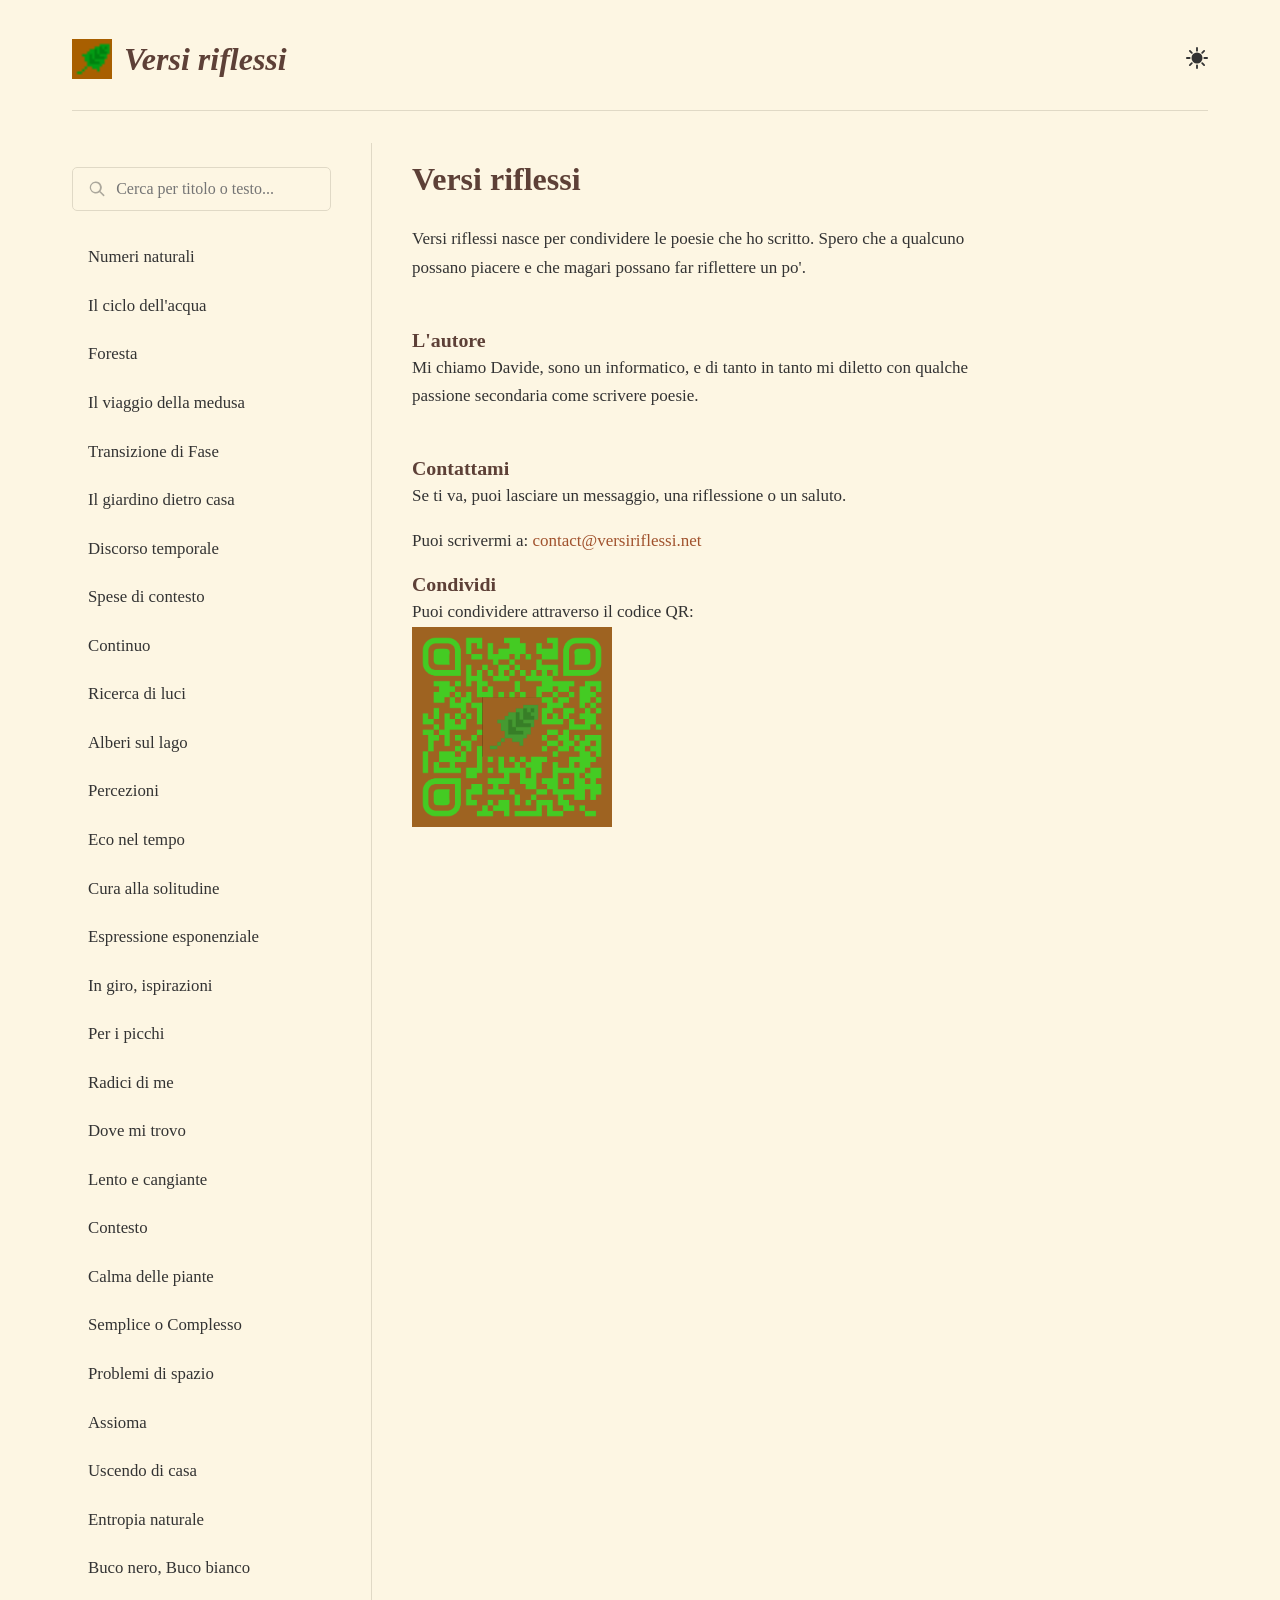
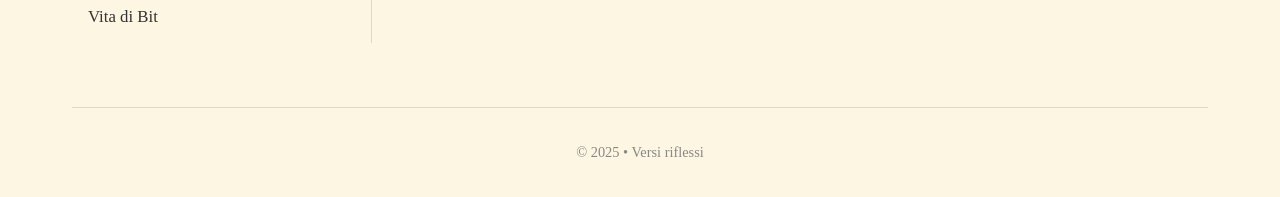
==== commit 3eab622c: "fix logo color" ====
--- a/full.html
+++ b/full.html
@@ -466,7 +466,7 @@
                 gap: 12px; /* Adds space between the image and text */
                 text-decoration: none; /* Removes underline from the link */
                 font-weight: bold;
-                color: #333; /* Adjust to your brand color */
+                color: var(--heading-color); /* Adjust to your brand color */
             }
 
             .logo-img {
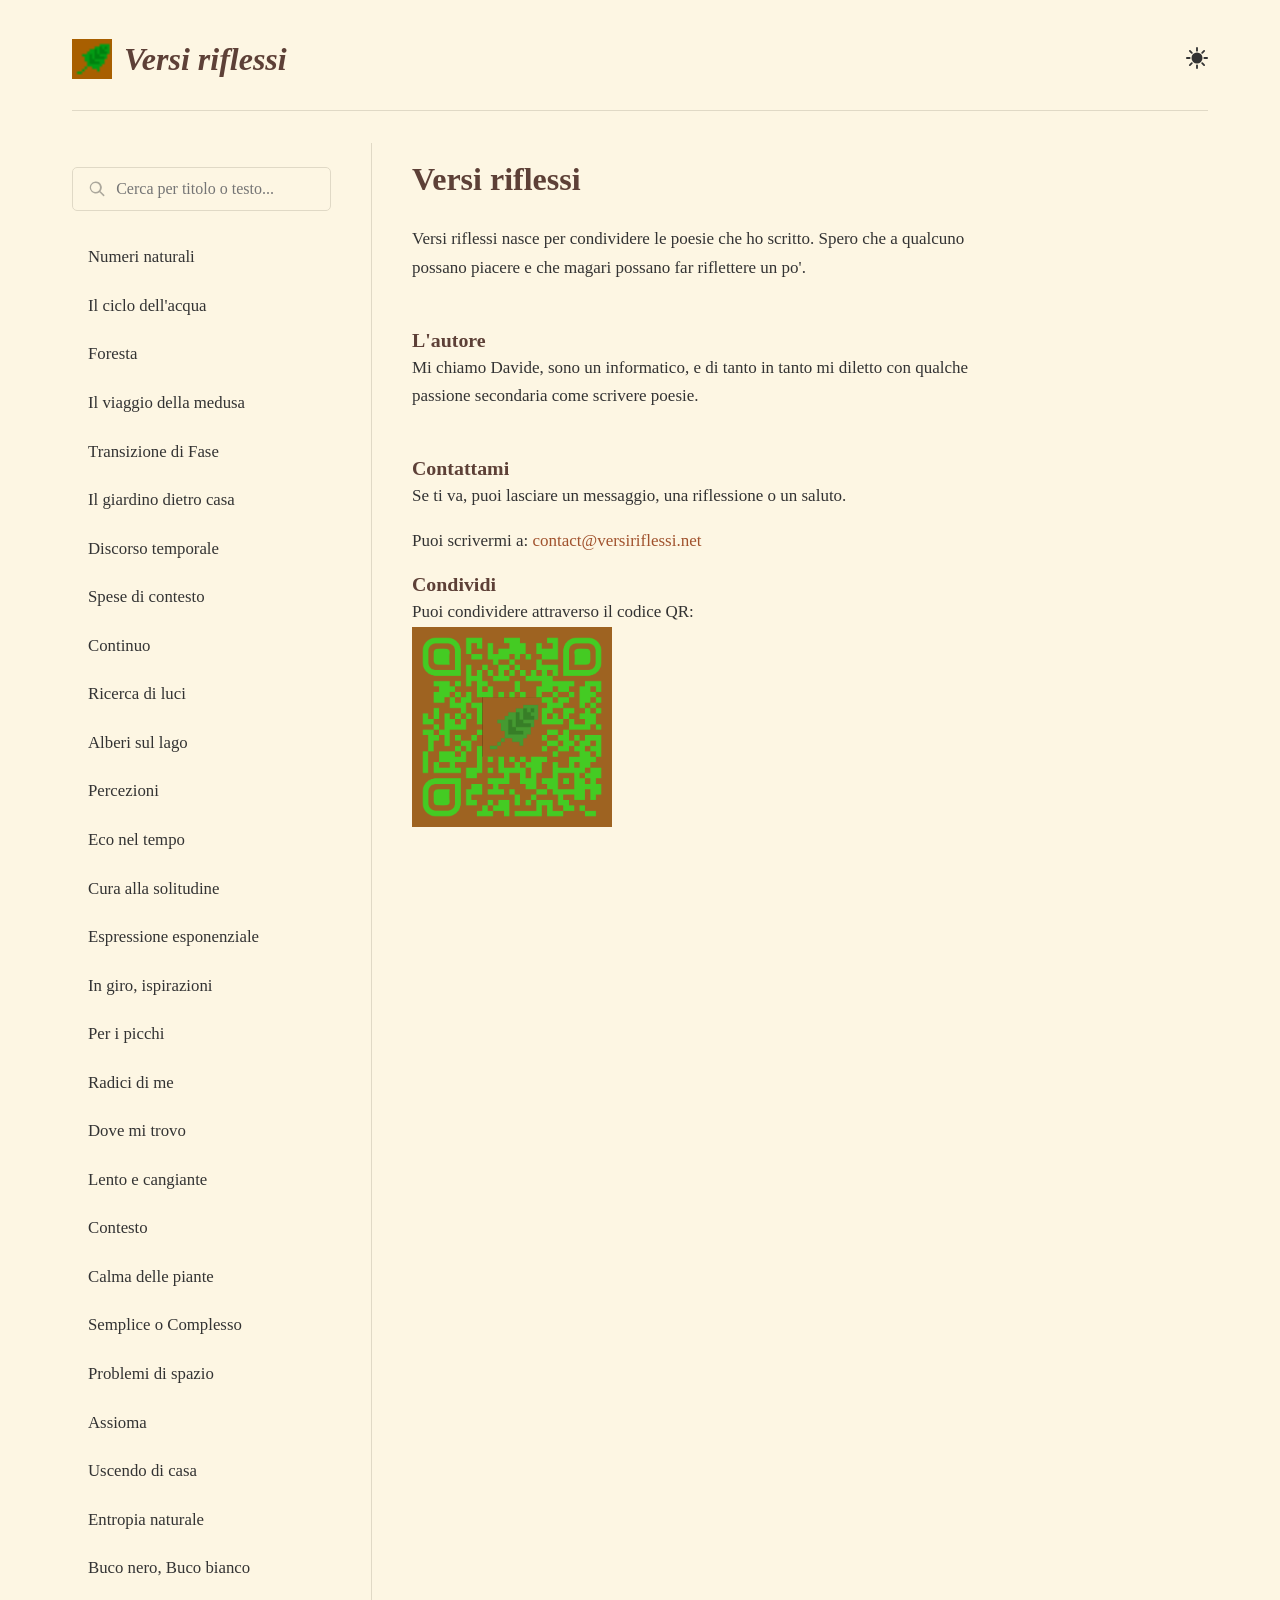
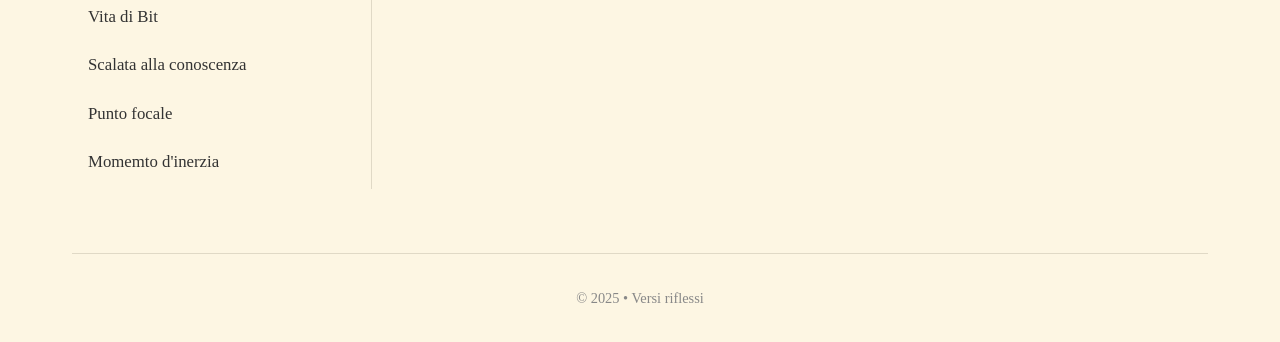
==== commit 3b5a6719: "add new poesie" ====
--- a/full.html
+++ b/full.html
@@ -234,6 +234,7 @@
                 padding: 0.5rem 1rem;
                 border-radius: 5px;
                 margin-bottom: 0.25rem;
+                white-space: pre-wrap;
                 font-size: 1.05rem;
                 color: var(--text-color);
             }
@@ -265,6 +266,7 @@
             }
 
             .poem-display h2 {
+                white-space: pre-wrap;
                 font-size: 2.5rem;
                 margin-bottom: 0.5rem;
             }
@@ -308,6 +310,7 @@
                 border-left: 4px solid var(--accent-color);
                 border-radius: 0 5px 5px 0;
                 font-style: italic;
+                white-space: pre-wrap;
                 font-size: 1rem;
                 color: var(--text-color);
                 animation: revealNote 0.6s cubic-bezier(0.22, 1, 0.36, 1);
@@ -1338,24 +1341,24 @@
                     title: "Buco nero, Buco bianco",
                     date: "2026-04-23",
                     lines: [
-                        "Apro gli occhi al mattino",
-                        "e mi sveglio buco nero",
-                        "Vorrei, vorrei, ma non riesco a smettere.",
-                        "Li richiudo alla sera",
-                        "e sono più sazio che mai",
-                        "di stelle ripieno",
-                        "di salute un po' meno.",
-                        "",
-                        "Un giorno apro gli occhi",
-                        "ma nessuno intorno a me.",
-                        "Resto affamato, piango perché",
-                        "nuova informazione oggi non c'è,",
-                        "nella grande via che attraversa la città.",
-                        "",
-                        "Poi mi ritrovo buco bianco",
-                        "eccomi sono qui che aspetto",
-                        "la lenta armonia delle cose",
-                        "che ho costruito dentro.",
+                        'Apro gli occhi al mattino',
+                        'e mi sveglio buco nero',
+                        'Vorrei, vorrei, ma non riesco a smettere.',
+                        'Li richiudo alla sera',
+                        'e sono più sazio che mai',
+                        'di stelle ripieno',
+                        'di salute un po\' meno.',
+                        '',
+                        'Un giorno apro gli occhi',
+                        'ma nessuno intorno a me.',
+                        'Resto affamato, piango perché',
+                        'nuova voci oggi non ci sono,',
+                        'nella via lattea che attraversa la città.',
+                        '',
+                        'Poi mi ritrovo buco bianco',
+                        'eccomi sono qui che aspetto',
+                        'la lenta armonia delle cose',
+                        'che ho costruito dentro.'
                     ],
                     note: "Sempre più spesso siamo in preda ad una bulimia di contenuti, di informazioni. Ma questo non ci può fare bene.",
                 },
@@ -1364,128 +1367,211 @@
                     title: "Vita di Bit",
                     date: "2026-04-23",
                     lines: [
-                        "Alba di nuovo mondo ora inizia",
-                        "quando plache acque si calmano",
-                        "si mostra il fiore senza malizia",
-                        "le stelle al grande capo saltano.",
-                        "",
-                        "Si sveglia il formicaio rumoroso",
-                        "mille suoni sentendo ricominciare",
-                        "ecco che inizia il primo viavai brioso",
-                        "necessario al nostro sostentare.",
-                        "",
-                        "Per strada nessuno, poi uno, poi mille",
-                        "ingarbugli si creano e rompono",
-                        "destinazione bramano pupille",
-                        "finchè alti valori non leggono.",
-                        "",
-                        "Da qualche parte in questo contesto",
-                        "ruotano veloci elettroni",
-                        "finché nasce un piccolo Bit di testo",
-                        "tra corde di fulmini e tuoni.",
-                        "",
-                        "Una grande magia avviene nell'istante",
-                        "che l'universo viene dimezzato",
-                        "nessuno sa quanto Bit è importante",
-                        "fin quando quanto quantizzato è stato.",
-                        "",
-                        "Un eterno risultato ha portato",
-                        "una sola decisione, una misura",
-                        "che non può essere più cambiato",
-                        "se non forse solo dall'usura.",
-                        "",
-                        "Viaggia veloce per lunghi giorni",
-                        "in segnali ripone la sua esistenza",
-                        "in attesa che vecchio ordine torni",
-                        "distrutto da lui con la sua presenza.",
-                        "",
-                        "Tanti mondi viaggia ai più sconosciuti",
-                        "nuove cifre incontra andando per via",
-                        "dei fili egli cerca che siano astuti:",
-                        "gente che buona e intelligente sia.",
-                        "",
-                        "Scintille generando, per strada egli va",
-                        "reami guardando finché magia non ha",
-                        "amici cercando perché solo non sta",
-                        "bei libri leggendo finch'egli non sa",
-                        "",
-                        "Finalmente un giorno a lungo atteso",
-                        "Per il piccolo Bit infine arriva",
-                        "di lasciare questo suo grande peso",
-                        "di tirare la barca sulla riva",
-                        "",
-                        "Una bella cifra gemella lui trova",
-                        "ed ecco è formata una catena.",
-                        "Nel suo cuore entropia non cova",
-                        "il Creatore ringrazia ad ogni cena.",
-                        "",
-                        "Nella sequenza principale lui entra",
-                        "finalmente normalità lui sente",
-                        "nella danza Bit si concentra",
-                        "finché le stagioni passano lente.",
-                        "",
-                        "Qui Bit il suo recinto costruisce",
-                        "che insieme agli amici di una vita",
-                        "la terra cura, con le piante guarisce",
-                        "mentre poesie di mondo lontano cita.",
-                        "",
-                        "Un giorno, un mese, un anno passa",
-                        "cresce la vita, che il tempo aumenta.",
-                        "Poco si lamenta di qualche tassa",
-                        "che paga sul guadagno della menta.",
-                        "",
-                        "Sembra che questo mondo non finisce",
-                        "mai pensando ad un futuro diverso.",
-                        "è difficile trovare qualcosa che unisce",
-                        "che sposti da lì quel Bit di verso.",
-                        "",
-                        "Un giorno infine arriva un qualcosa",
-                        "per tutti difficile da ignorare",
-                        "tant'è vero che Bit sfidarlo non osa",
-                        "gira, ruota, sta li ad osservare.",
-                        "",
-                        "Come un cuoco che cibi miscela",
-                        "come in un gioco che scambia carte",
-                        "come un pittore che cambia la tela",
-                        "tutto finisce come opera d'arte.",
-                        "",
-                        "Così Bit ecco ritrova se stesso",
-                        "per strade buie si perde girando",
-                        "ecco non sa più cosa fare adesso",
-                        "una soluzione egli cerca cantando.",
-                        "",
-                        "Tutto fa tutto gira tutto guarda",
-                        "si Volta trema e infine rivolta",
-                        "crepuscolo buio nell'ora tarda",
-                        "la vera bianca serenità è tolta.",
-                        "",
-                        "L'universo ora è più grande",
-                        "torna all'inizio, alla generazione",
-                        "che guarda alta come le Ande",
-                        "nondeterministica creazione.",
-                        "",
-                        "Una vera bilancia di riflesso",
-                        "che è sempre in ondoso moto",
-                        "nel suo grande piano complesso",
-                        "tanto difficile farle una foto",
-                        "",
-                        "L'indomani tutto riparte dal cielo",
-                        "dalla supernova che scintilla",
-                        "da chi ammira un po' su un telo",
-                        "e chi ignora. la vita arzilla.",
-                        "",
-                        "Fatto non si sa: nessuno ne parla",
-                        "nell'eternità un soffio è passato",
-                        "qualcuno è stato ad usarla",
-                        "finché tutto è dimenticato.",
-                        "",
-                        "Piccola luce piano scompare",
-                        "rimane solo un buco nero",
-                        "che tutto nuovo è pronto a creare",
-                        "solo ciò che è vero.",
+                        'Alba di nuovo mondo ora inizia',
+                        'quando fosche acque si calmano',
+                        'si mostra il fiore senza malizia',
+                        'le stelle il grande capo saltano.',
+                        '',
+                        'Si sveglia il formicaio rumoroso',
+                        'mille suoni sentendo ricominciare',
+                        'ecco che inizia il primo viavai brioso',
+                        'necessario al nostro sostentare.',
+                        '',
+                        'Per strada nessuno, poi uno, poi mille',
+                        'ingarbugli si creano e rompono',
+                        'destinazione bramano pupille',
+                        'finchè alti valori non leggono.',
+                        '',
+                        'Da qualche parte in questo contesto',
+                        'mentre ruotano veloci elettroni',
+                        'finché nasce un piccolo Bit di testo',
+                        'tra corde di fulmini e tuoni.',
+                        '',
+                        'Una grande magia avviene nell\'istante',
+                        'che l\'universo viene dimezzato',
+                        'nessuno sa quanto Bit è importante',
+                        'fin quando quanto quantizzato è stato.',
+                        '',
+                        'Un eterno risultato ha portato',
+                        'una sola decisione, una misura',
+                        'che non può essere più cambiato',
+                        'se non forse solo dall\'usura.',
+                        '',
+                        'Viaggia veloce per lunghi giorni,',
+                        'in segnali ripone la sua esistenza,',
+                        'in attesa che vecchio ordine torni',
+                        'distrutto da lui con la sua presenza.',
+                        '',
+                        'Genera scintille mentre per strada va',
+                        'guardando reami finché magia non ha',
+                        'amici lui cerca perché solo non sta',
+                        'bei libri leggendo finch\'egli non sa',
+                        '',
+                        'Tanti mondi viaggia ai più sconosciuti',
+                        'mentre va per via vede cifre nuove',
+                        'che volano su adorabili pennuti',
+                        'e vegliano dall\'alto chi si muove.',
+                        '',
+                        'Finalmente un giorno a lungo atteso',
+                        'Per il piccolo Bit infine arriva',
+                        'di lasciare questo suo grande peso',
+                        'di tirare la barca sulla riva',
+                        '',
+                        'Una bella cifra gemella lui trova',
+                        'ed ecco è formata una catena.',
+                        'Nel suo cuore entropia non cova',
+                        'il Creatore ringrazia ad ogni cena.',
+                        '',
+                        'Nella sequenza principale lui entra',
+                        'finalmente normalità lui sente',
+                        'nella danza Bit si concentra',
+                        'finché le stagioni passano lente.',
+                        '',
+                        'Qui Bit il suo recinto costruisce',
+                        'che insieme agli amici di una vita',
+                        'la terra cura, con le piante guarisce',
+                        'mentre poesie di mondo lontano cita.',
+                        '',
+                        'Un giorno, un mese, un anno passa',
+                        'cresce la vita, che il tempo aumenta.',
+                        'Poco si lamenta di qualche tassa',
+                        'che paga sul guadagno della menta.',
+                        '',
+                        'Sembra che questo mondo non finisce',
+                        'mai pensando ad un futuro diverso.',
+                        'è difficile trovare qualcosa che unisce',
+                        'che sposti da lì quel Bit di verso.',
+                        '',
+                        'Un giorno infine arriva un qualcosa',
+                        'per tutti difficile da ignorare',
+                        'tant\'è vero che Bit sfidarlo non osa',
+                        'gira, ruota, sta li ad osservare.',
+                        '',
+                        'Come un cuoco che cibi miscela',
+                        'come in un gioco che cambia carte',
+                        'come un pittore che scambia la tela',
+                        'tutto finisce come opera d\'arte.',
+                        '',
+                        'Così Bit ecco ritrova se stesso',
+                        'per strade buie si perde girando',
+                        'ecco non sa più cosa fare adesso',
+                        'una soluzione egli cerca cantando.',
+                        '',
+                        'Tutto fa tutto gira tutto guarda',
+                        'si Volta trema e infine rivolta',
+                        'crepuscolo buio nell\'ora tarda',
+                        'la vera bianca serenità è tolta.',
+                        '',
+                        'L\'universo ora è più grande',
+                        'torna all\'inizio, alla generazione',
+                        'che guarda alta come le Ande',
+                        'nondeterministica creazione.',
+                        '',
+                        'Una vera bilancia di riflesso',
+                        'che è sempre in ondoso moto',
+                        'nel suo grande piano complesso',
+                        'tanto difficile farle una foto.',
+                        '',
+                        'L\'indomani tutto riparte dal cielo',
+                        'dalla supernova che scintilla',
+                        'da chi ammira un po\' su un telo',
+                        'e chi ignora: La vita arzilla.',
+                        '',
+                        'Nessuno conosce l\'avvenuto fatto',
+                        'nell\'eternità un soffio è passato',
+                        'nel mondo ha svolto un atto',
+                        'finché tutto è dimenticato.',
+                        '',
+                        'Piccola luce piano scompare',
+                        'rimane solo un buco nero',
+                        'che tutto nuovo è pronto a creare',
+                        'solo ciò che è vero.'
                     ],
                     note: "Grande storia di un Bit, che viene prima generato, fa la sua vita e poi scompare.",
                 },
+                {
+                    id: "scalata-alla-conoscenza",
+                    title: "Scalata alla conoscenza",
+                    date: "2026-05-26",
+                    lines: [
+                        'Scende una goccia di sudore',
+                        'su una foglia cade come rugiada',
+                        'ma dal mattino molto è passato.',
+                        '',
+                        'Guardo sotto, che errore!',
+                        'chiudo gli occhi, mi stringo in me.',
+                        'Tanta piacevole aria fresca',
+                        'Sento dentro che cammina.',
+                        '',
+                        'Poi esce,',
+                        'e mi giro verso l\'alto e vedo',
+                        'che l\'albero non ha smesso di crescere:',
+                        'in fondo, anche lui è giovane.',
+                        '',
+                        'Stendo la mano, il muscolo teso',
+                        'un nuovo ramo conquisto',
+                        'mai quassù sono stato.',
+                        '',
+                        'Colgo il mondo:',
+                        'incanto, a bocca aperta rimango.',
+                        'Ormai ho deciso,',
+                        'da quassù non scendo.'
+
+                    ],
+                    note: "La conoscenza è come un albero, che nella vita piano piano scaliamo.",
+                },
+                {
+                    id: "punto-focale",
+                    title: "Punto focale",
+                    date: "2026-07-11",
+                    lines: [
+                        'Qui nasce nel fuoco',
+                        'uno splendido gioco.',
+                        '',
+                        'Un po\' di vento ci vuole',
+                        'per movimentare',
+                        'l\'armonia di luce.',
+                        '',
+                        'Luce che il sole regala',
+                        'non solo a natale',
+                        'ma anche per il mare',
+                        'di una piccola baia.',
+                        '',
+                        'Baia che incontra,',
+                        'caldo freddo mischia',
+                        'per darmi nell\'anima',
+                        'una perfetta immagine di te.'
+                    ],
+                    note: "Cosa è l'amore se non un fuoco, un gioco, movimentato, in armonia, che la natura ci regala?",
+                },
+                {
+                    id: "momento-d-inerzia",
+                    title: "Momemto d'inerzia",
+                    date: "2026-08-09",
+                    lines: [
+                        'In uno c\'è tutto',
+                        'desiderio di frutto',
+                        'eterno, se trovato',
+                        'piccolo, se parlato.',
+                        '',
+                        'Cangiante colore',
+                        'muta il sapore',
+                        'del mondo racchiuso',
+                        'in un istante confuso.',
+                        '',
+                        'Eppure mi muove',
+                        'un momento etereo,',
+                        'nel cielo del cuore',
+                        'un veloce aereo.',
+                        '',
+                        'Momento ecco passa:',
+                        'mi spinge in avanti,',
+                        'mettendo su massa.',
+                        'Come palla di neve',
+                        'che rotola piano.'
+                    ],
+                    note: "La realtà divisa in piccoli istanti in cui l'attenzione del momento ci da piacere.",
+                }
             ];
             document.addEventListener("DOMContentLoaded", () => {
                 // ========================================
